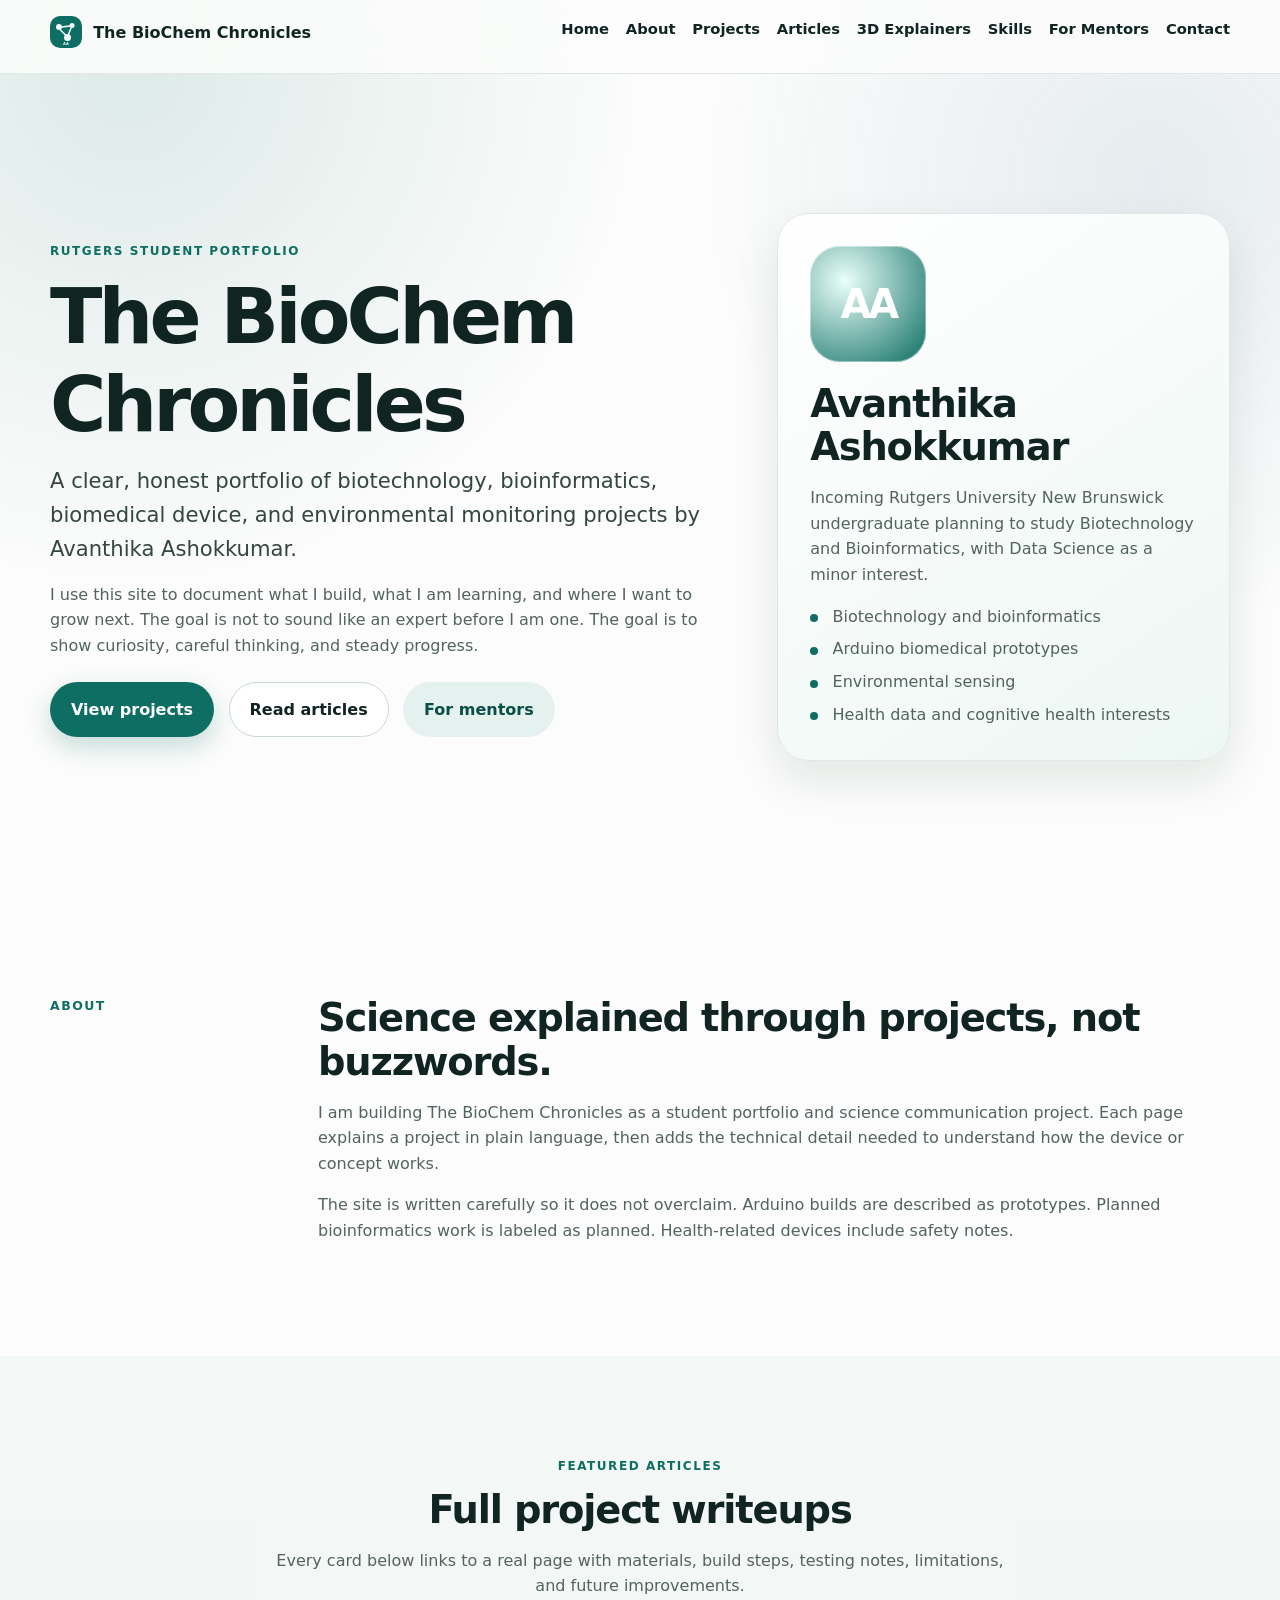
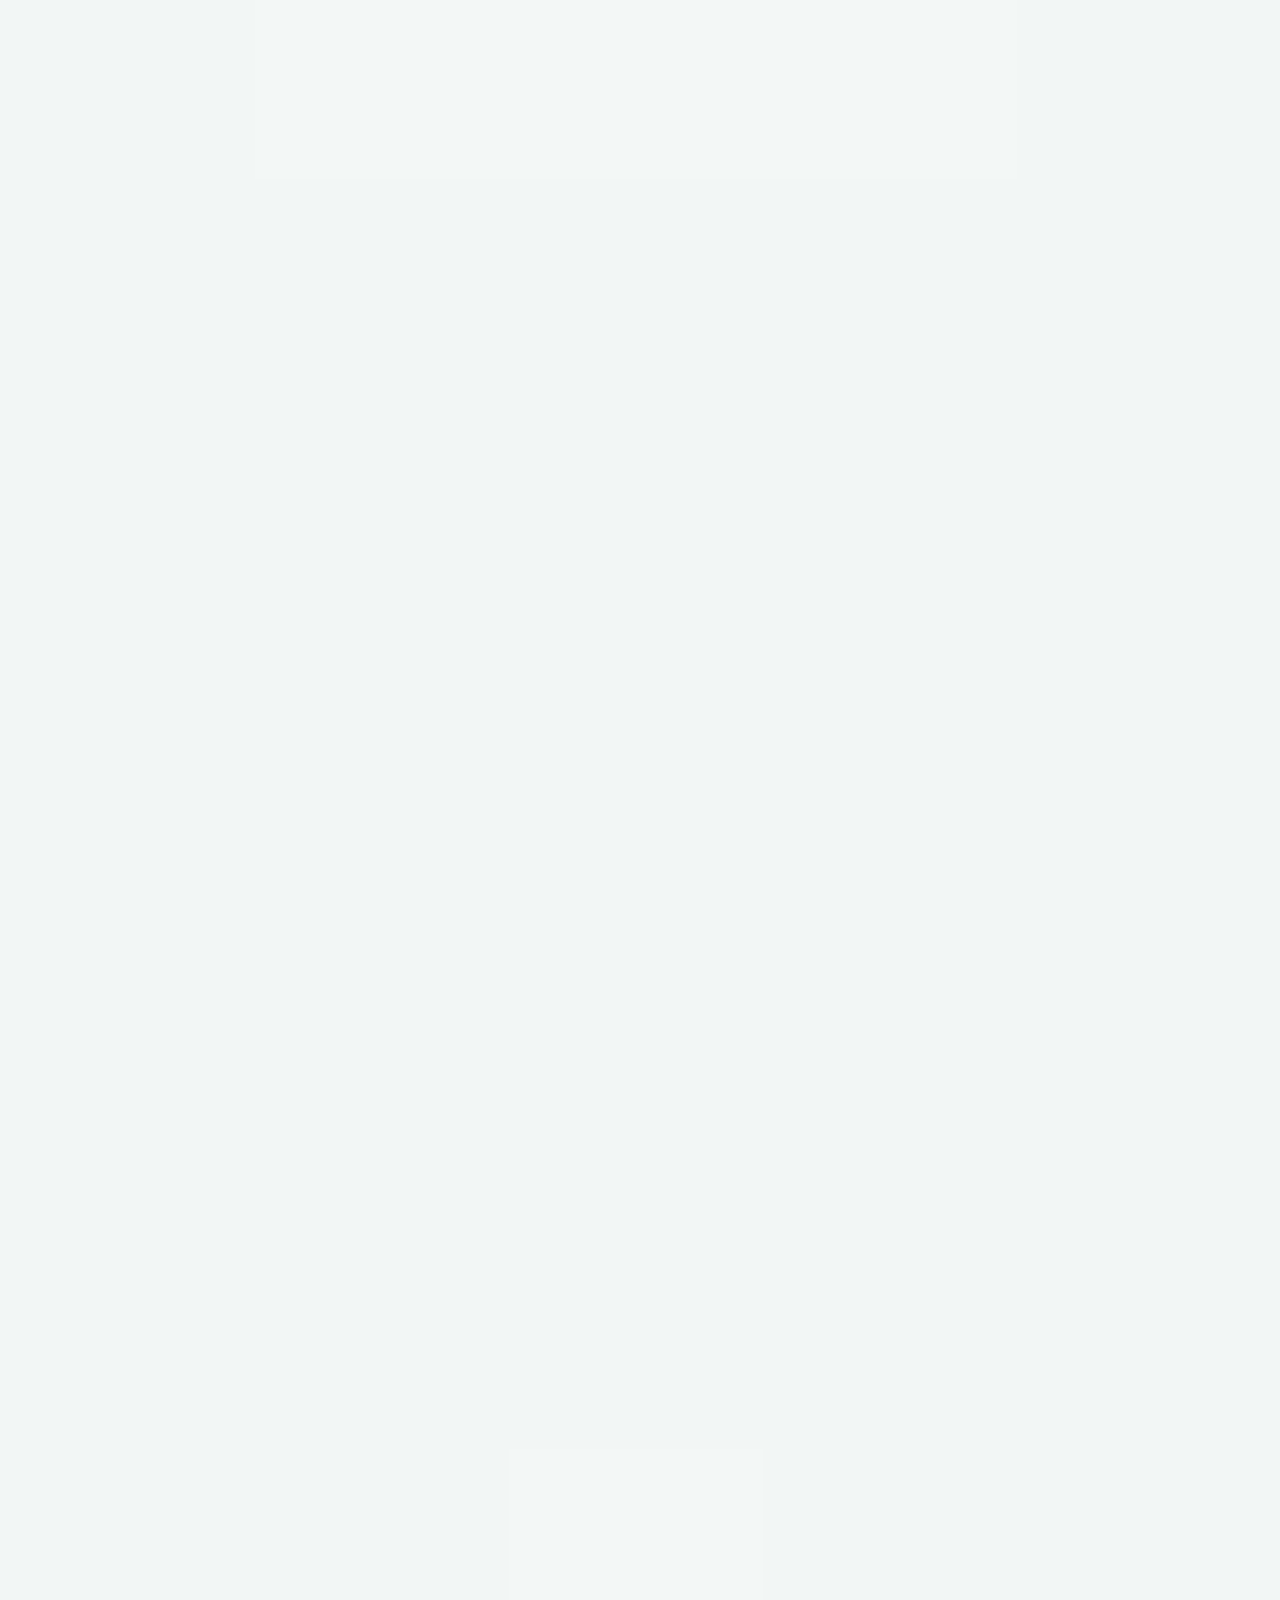
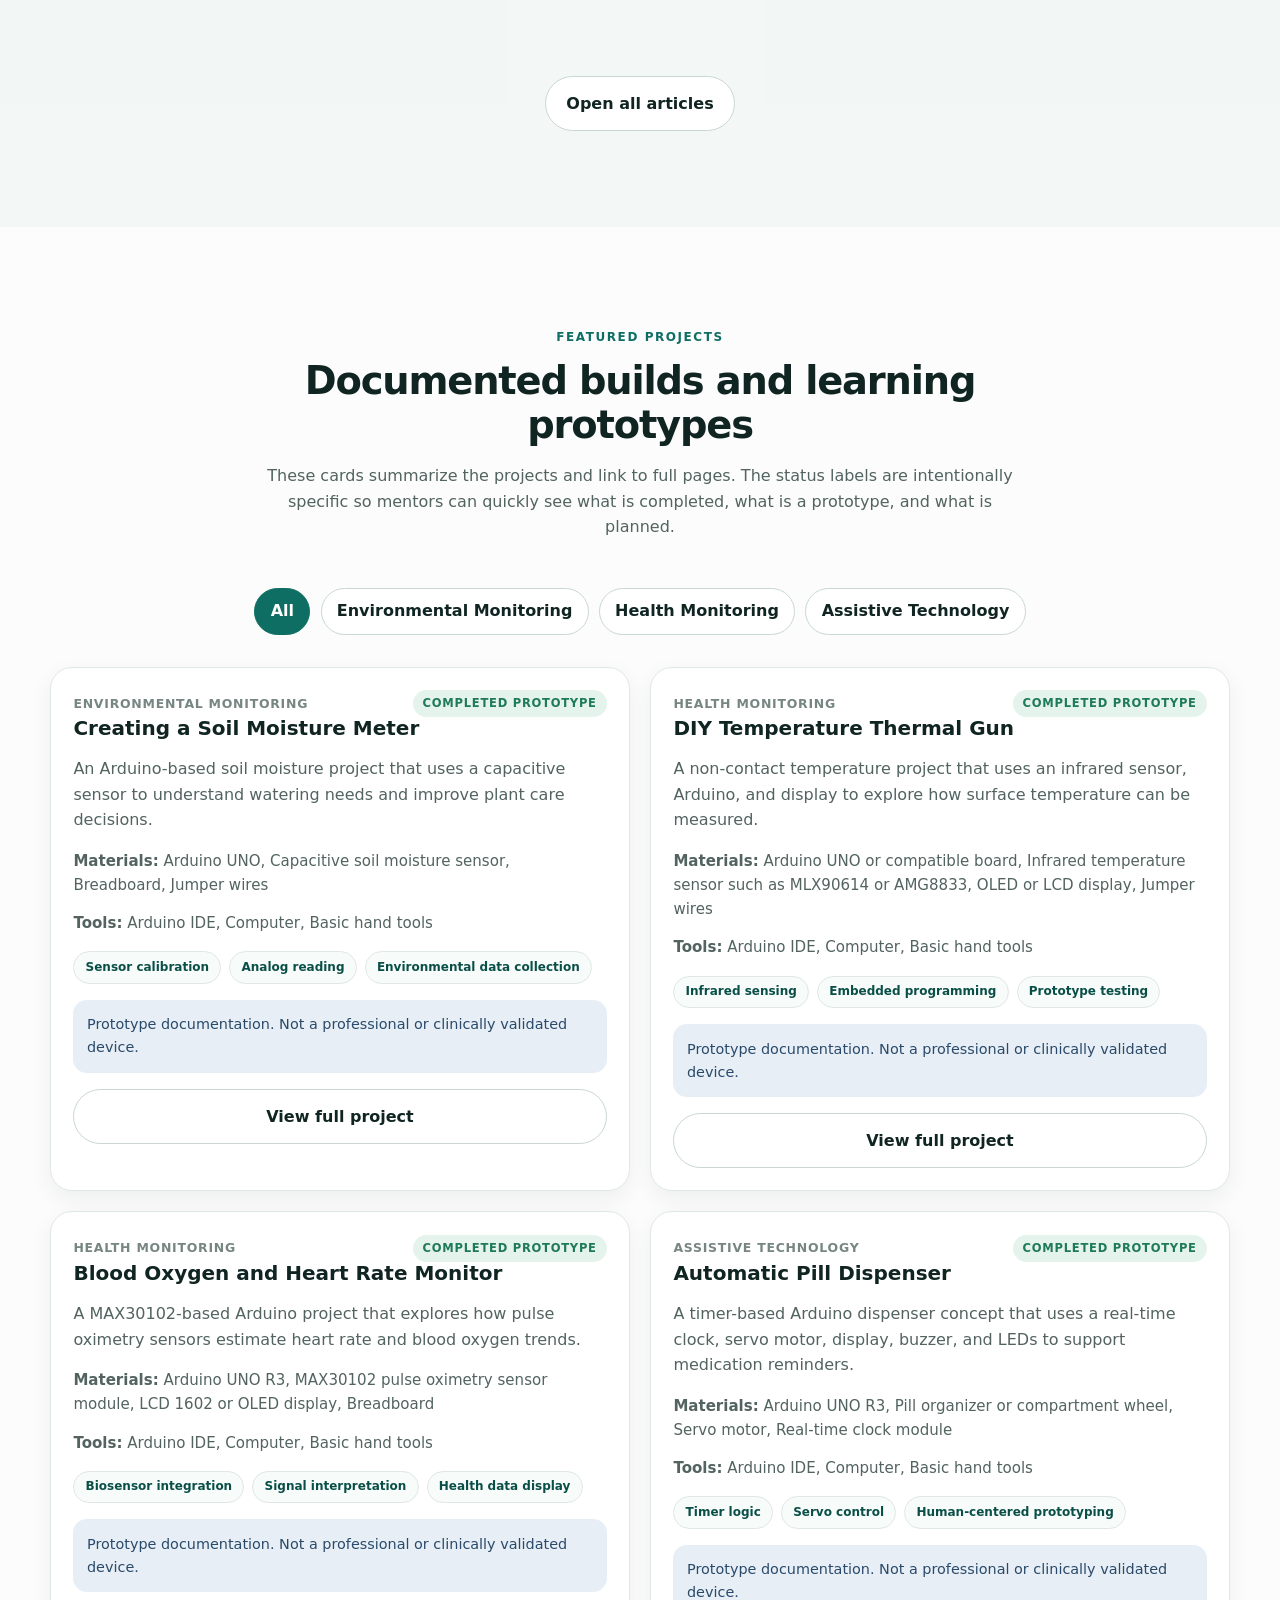
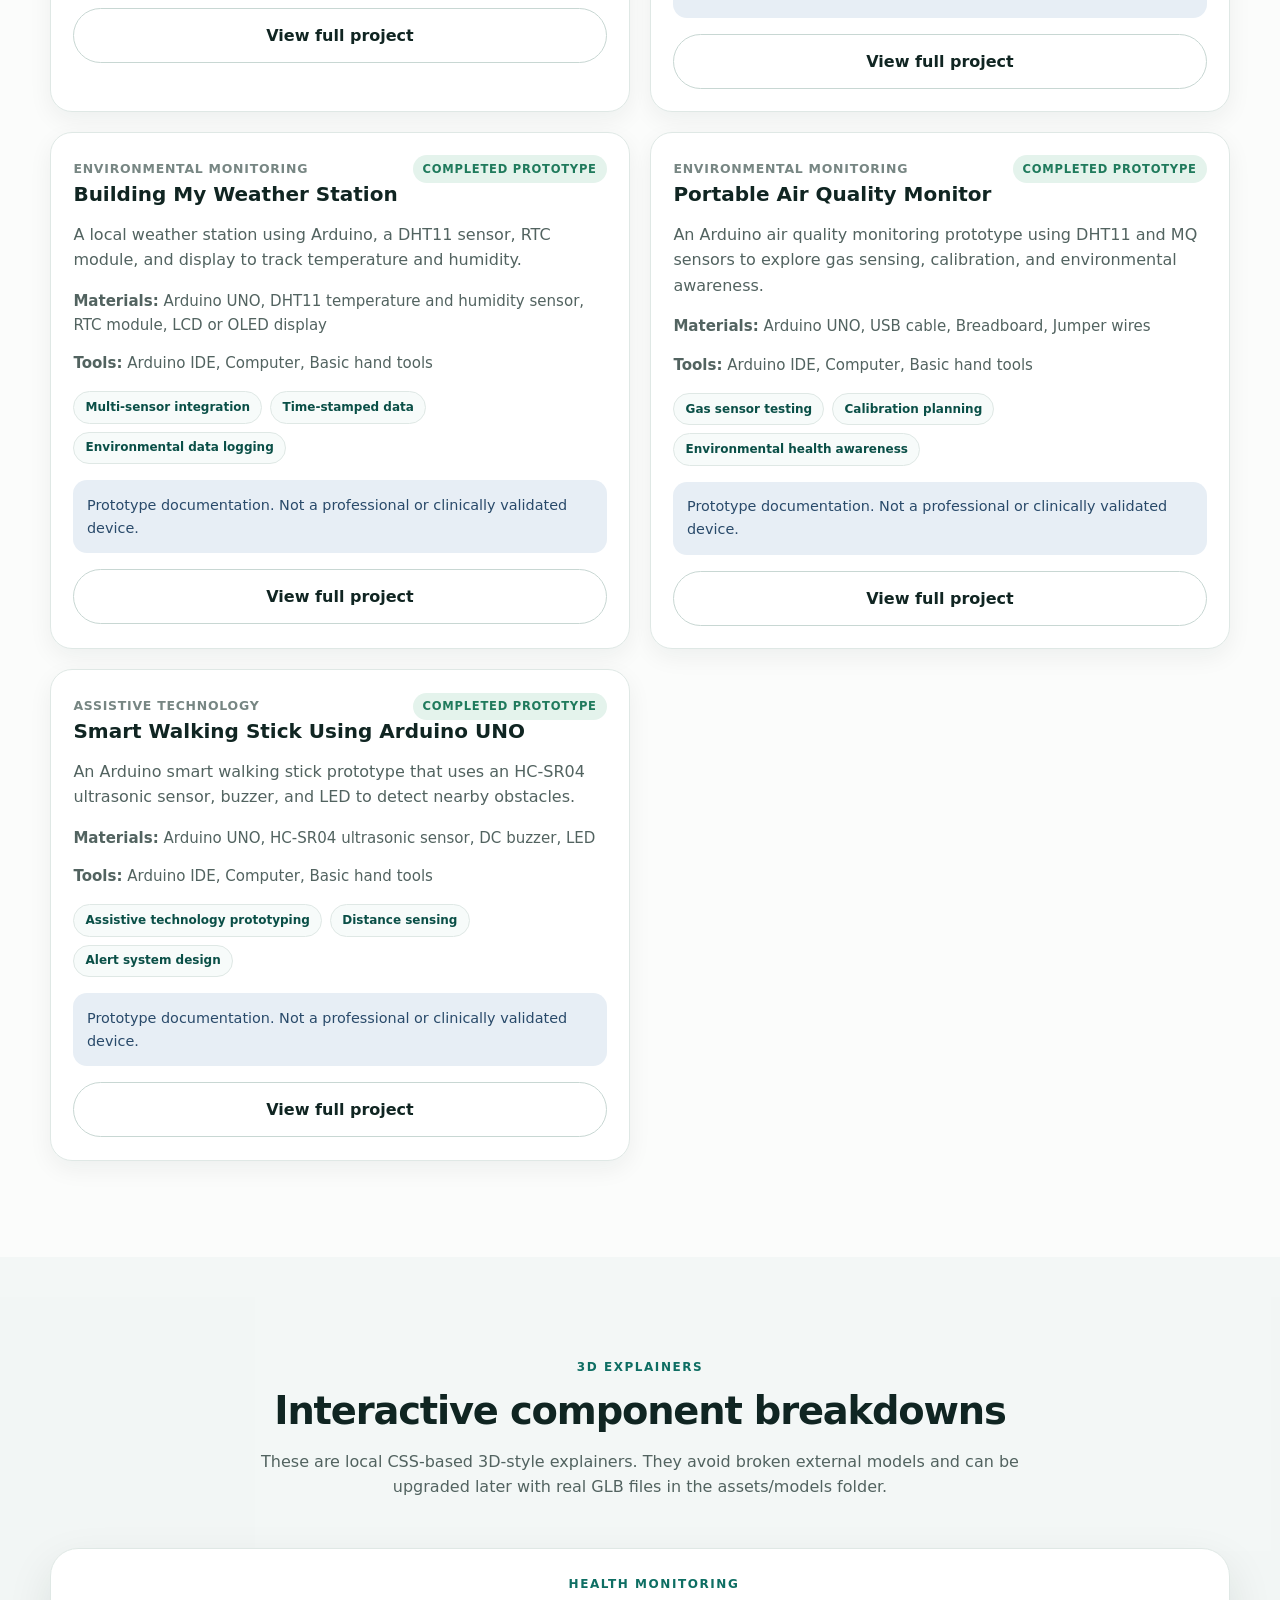
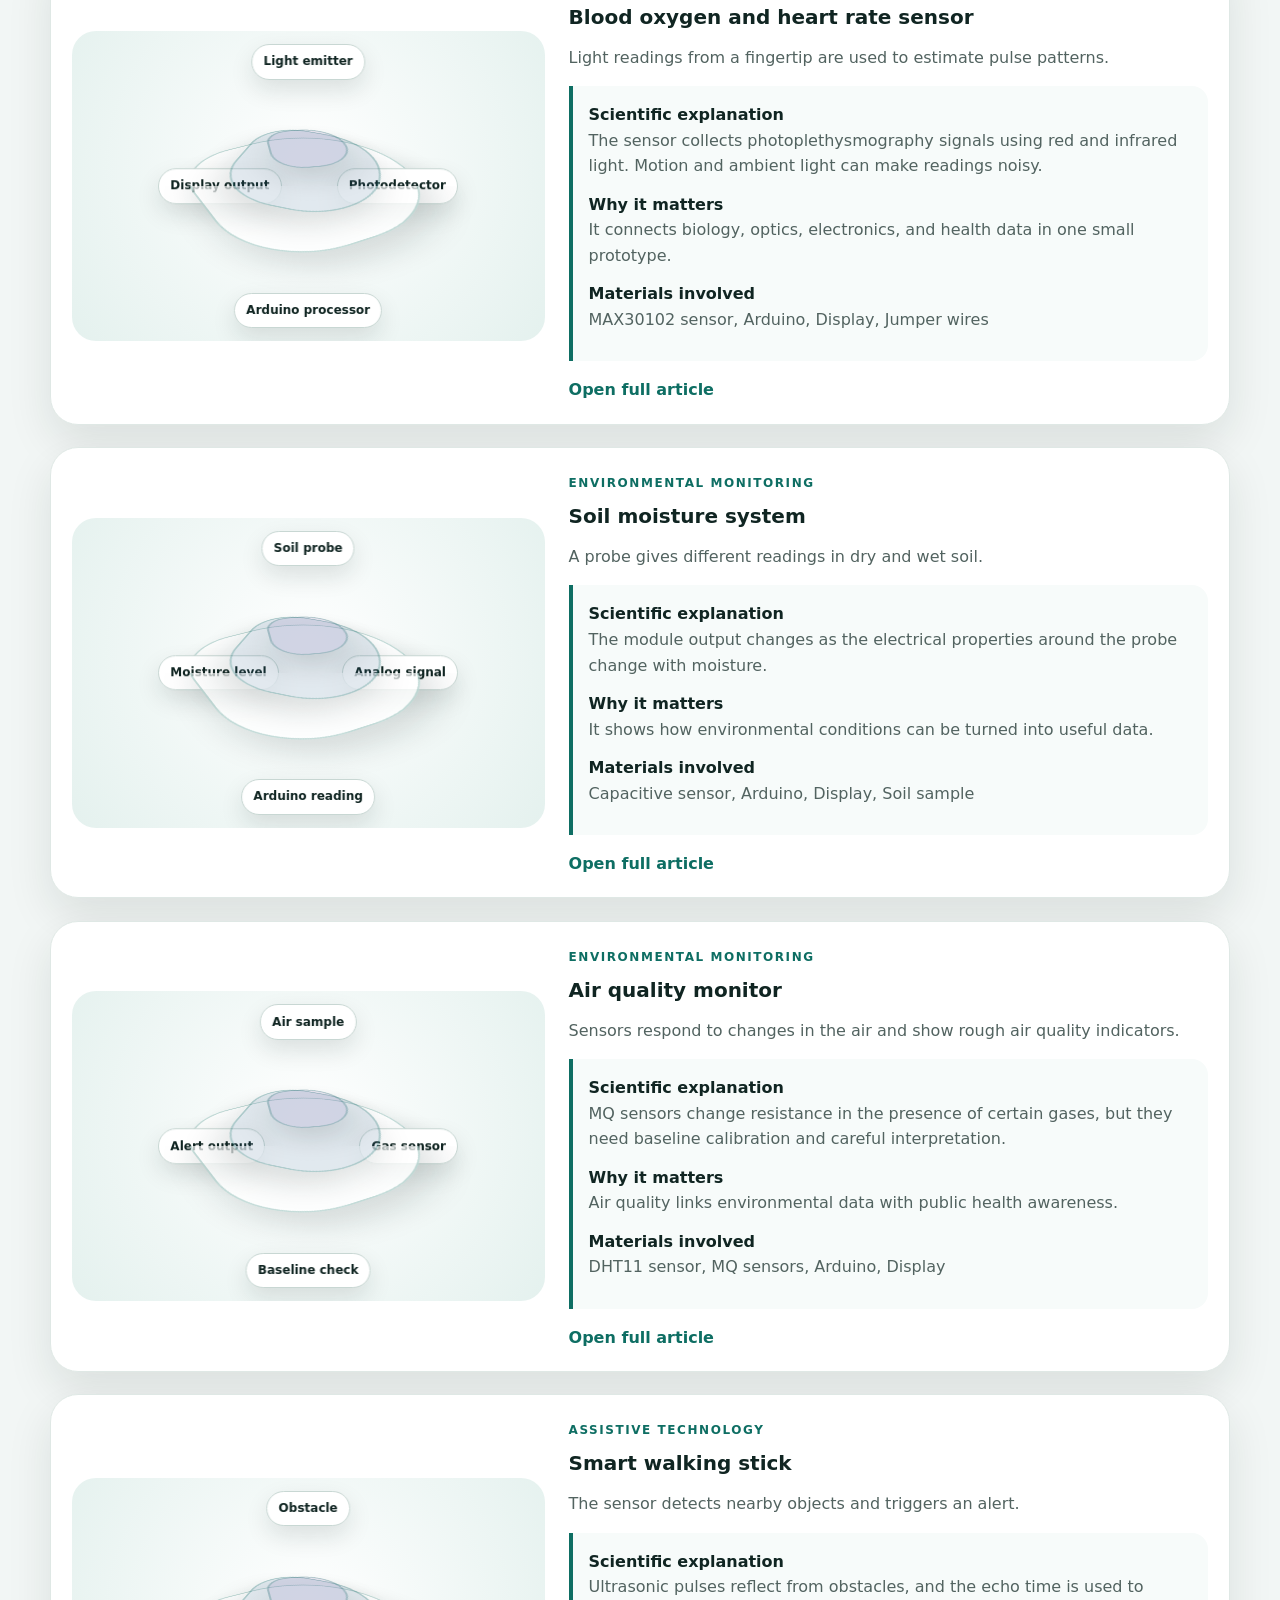
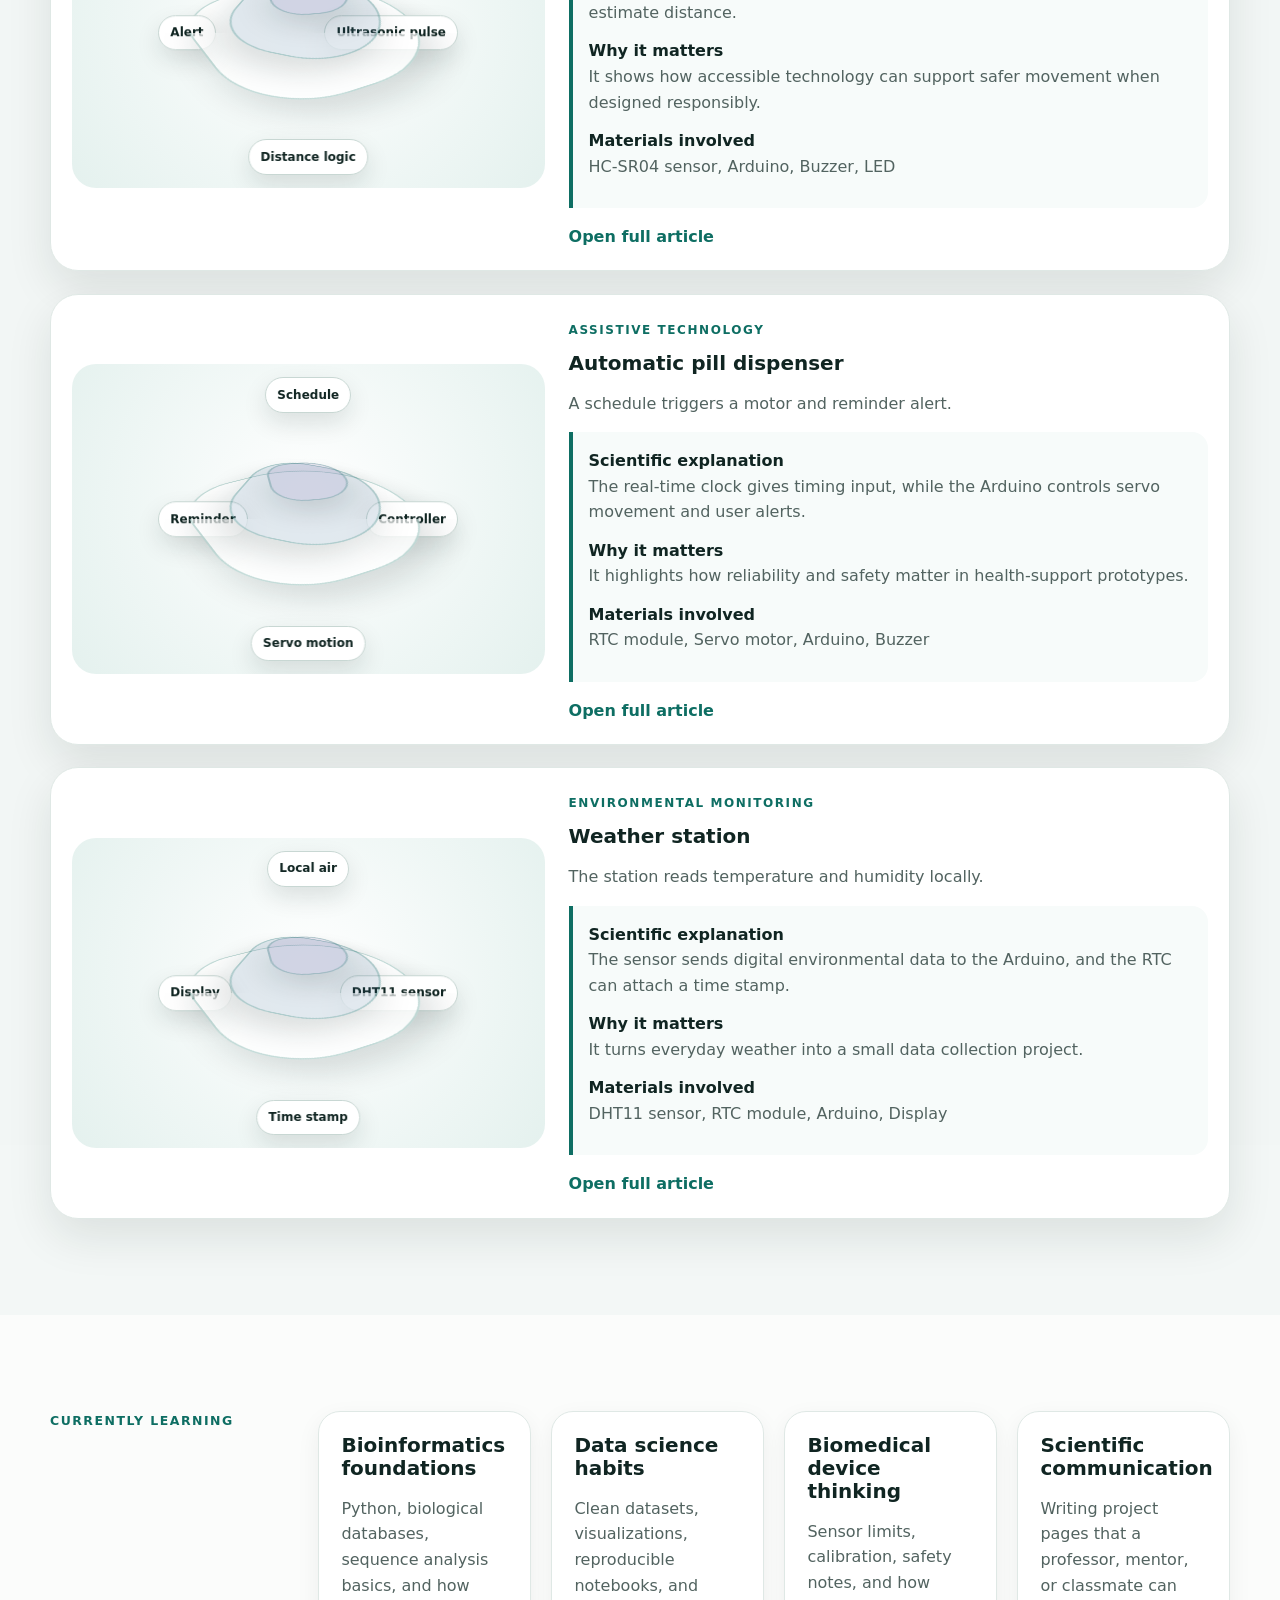
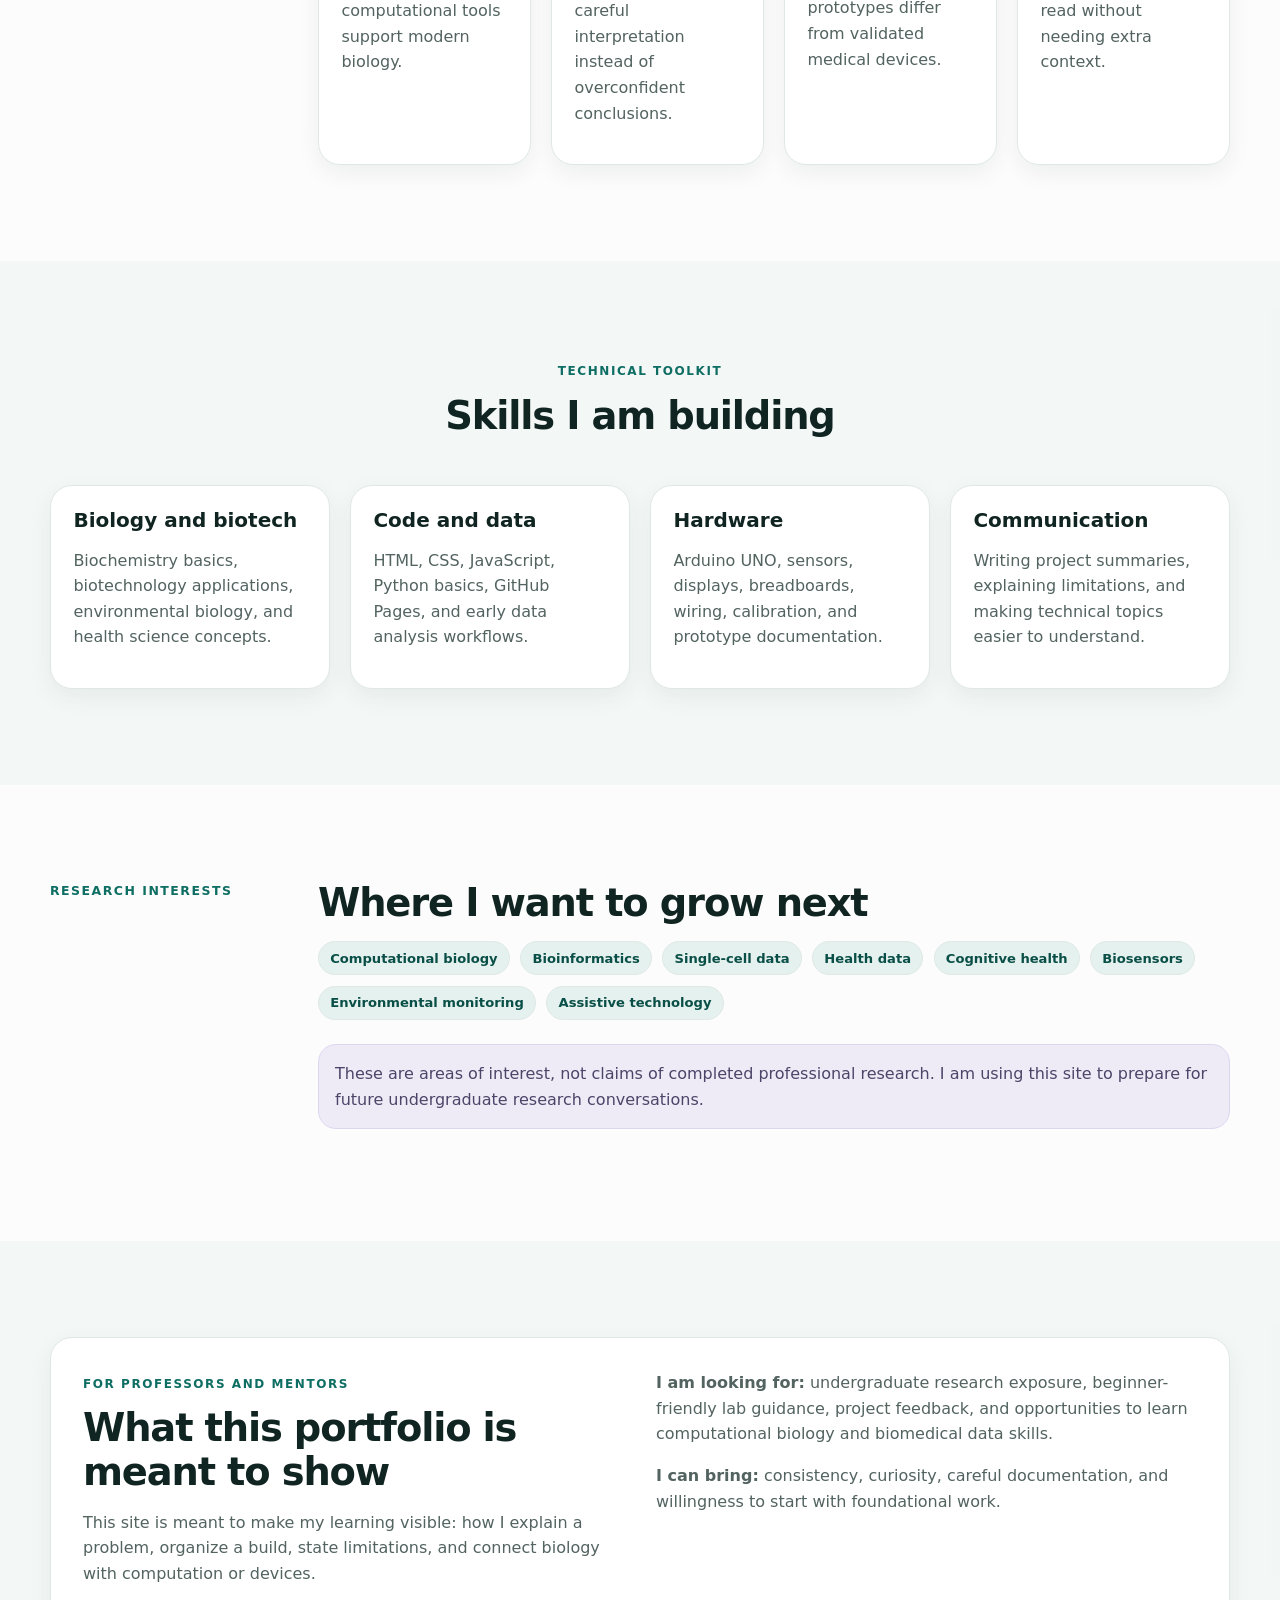
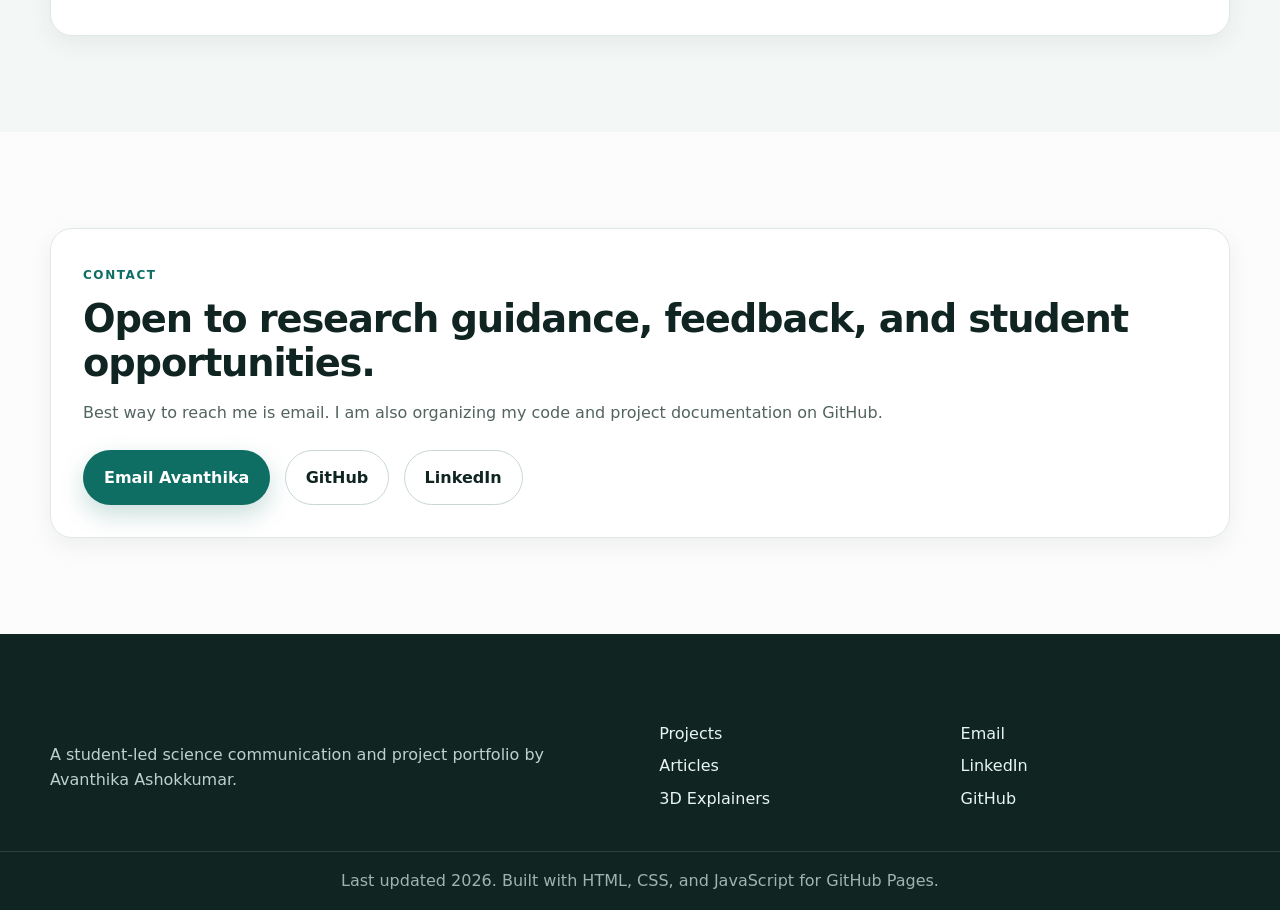
==== index.html @ cb52fd14 "Upgrade BioChem Chronicles portfolio site" ====
<!DOCTYPE html>
<html lang="en">
<head>
  <meta charset="UTF-8" />
  <meta name="viewport" content="width=device-width, initial-scale=1.0" />
  <title>The BioChem Chronicles | Avanthika Ashokkumar</title>
  <meta name="description" content="A student-led biotechnology, bioinformatics, and Arduino project portfolio by Rutgers undergraduate Avanthika Ashokkumar." />
  <meta name="author" content="Avanthika Ashokkumar" />
  <meta property="og:title" content="The BioChem Chronicles" />
  <meta property="og:description" content="Student-built biotechnology, bioinformatics, biosensor, and environmental monitoring projects explained clearly." />
  <meta property="og:type" content="website" />
  <meta property="og:image" content="assets/diagrams/biochem-chronicles-introduction.svg" />
  <link rel="icon" type="image/svg+xml" href="favicon.svg" />
  <link rel="stylesheet" href="styles.css" />
</head>
<body data-page="home">
<a class="skip-link" href="#main">Skip to content</a>
<header class="site-header">
  <nav class="nav" aria-label="Main navigation">
    <a class="nav-brand" href="index.html#home" aria-label="The BioChem Chronicles home">
      <img src="favicon.svg" alt="The BioChem Chronicles logo" width="32" height="32" />
      <span>The BioChem Chronicles</span>
    </a>
    <button class="nav-toggle" id="navToggle" type="button" aria-label="Open navigation menu" aria-expanded="false" aria-controls="navLinks">
      <span></span><span></span><span></span>
    </button>
    <ul class="nav-links" id="navLinks">
      <li><a href="index.html#home">Home</a></li>
      <li><a href="index.html#about">About</a></li>
      <li><a href="index.html#projects">Projects</a></li>
      <li><a href="articles.html">Articles</a></li>
      <li><a href="index.html#explainers">3D Explainers</a></li>
      <li><a href="index.html#skills">Skills</a></li>
      <li><a href="index.html#mentors">For Mentors</a></li>
      <li><a href="index.html#contact">Contact</a></li>
    </ul>
  </nav>
</header>
<main id="main">
  <section id="home" class="hero section-pad">
    <div class="container hero-grid">
      <div class="hero-copy reveal">
        <p class="eyebrow">Rutgers student portfolio</p>
        <h1>The BioChem Chronicles</h1>
        <p class="lead">A clear, honest portfolio of biotechnology, bioinformatics, biomedical device, and environmental monitoring projects by Avanthika Ashokkumar.</p>
        <p>I use this site to document what I build, what I am learning, and where I want to grow next. The goal is not to sound like an expert before I am one. The goal is to show curiosity, careful thinking, and steady progress.</p>
        <div class="hero-actions">
          <a class="btn btn-primary" href="#projects">View projects</a>
          <a class="btn btn-secondary" href="articles.html">Read articles</a>
          <a class="btn btn-ghost" href="#mentors">For mentors</a>
        </div>
      </div>
      <aside class="profile-card reveal" aria-label="Profile summary">
        <div class="initials-mark" aria-hidden="true">AA</div>
        <h2>Avanthika Ashokkumar</h2>
        <p>Incoming Rutgers University New Brunswick undergraduate planning to study Biotechnology and Bioinformatics, with Data Science as a minor interest.</p>
        <ul class="profile-list">
          <li>Biotechnology and bioinformatics</li>
          <li>Arduino biomedical prototypes</li>
          <li>Environmental sensing</li>
          <li>Health data and cognitive health interests</li>
        </ul>
      </aside>
    </div>
  </section>

  <section id="about" class="section-pad">
    <div class="container two-col">
      <div class="section-label">About</div>
      <div>
        <h2>Science explained through projects, not buzzwords.</h2>
        <p>I am building The BioChem Chronicles as a student portfolio and science communication project. Each page explains a project in plain language, then adds the technical detail needed to understand how the device or concept works.</p>
        <p>The site is written carefully so it does not overclaim. Arduino builds are described as prototypes. Planned bioinformatics work is labeled as planned. Health-related devices include safety notes.</p>
      </div>
    </div>
  </section>

  <section id="featured-articles" class="section-pad alt-section">
    <div class="container">
      <div class="section-head">
        <p class="eyebrow">Featured articles</p>
        <h2>Full project writeups</h2>
        <p>Every card below links to a real page with materials, build steps, testing notes, limitations, and future improvements.</p>
      </div>
      <div class="card-grid" id="featuredArticlesGrid"></div>
      <div class="center-action"><a class="btn btn-secondary" href="articles.html">Open all articles</a></div>
    </div>
  </section>

  <section id="projects" class="section-pad">
    <div class="container">
      <div class="section-head">
        <p class="eyebrow">Featured projects</p>
        <h2>Documented builds and learning prototypes</h2>
        <p>These cards summarize the projects and link to full pages. The status labels are intentionally specific so mentors can quickly see what is completed, what is a prototype, and what is planned.</p>
      </div>
      <div class="filter-bar" id="projectFilterBar" aria-label="Project filters"></div>
      <div class="project-grid" id="projectsGrid"></div>
    </div>
  </section>

  <section id="explainers" class="section-pad alt-section">
    <div class="container">
      <div class="section-head">
        <p class="eyebrow">3D Explainers</p>
        <h2>Interactive component breakdowns</h2>
        <p>These are local CSS-based 3D-style explainers. They avoid broken external models and can be upgraded later with real GLB files in the assets/models folder.</p>
      </div>
      <div class="explainer-list" id="explainersList"></div>
    </div>
  </section>

  <section id="current-learning" class="section-pad">
    <div class="container two-col">
      <div class="section-label">Currently learning</div>
      <div class="learning-grid">
        <article class="info-card"><h3>Bioinformatics foundations</h3><p>Python, biological databases, sequence analysis basics, and how computational tools support modern biology.</p></article>
        <article class="info-card"><h3>Data science habits</h3><p>Clean datasets, visualizations, reproducible notebooks, and careful interpretation instead of overconfident conclusions.</p></article>
        <article class="info-card"><h3>Biomedical device thinking</h3><p>Sensor limits, calibration, safety notes, and how prototypes differ from validated medical devices.</p></article>
        <article class="info-card"><h3>Scientific communication</h3><p>Writing project pages that a professor, mentor, or classmate can read without needing extra context.</p></article>
      </div>
    </div>
  </section>

  <section id="skills" class="section-pad alt-section">
    <div class="container">
      <div class="section-head">
        <p class="eyebrow">Technical toolkit</p>
        <h2>Skills I am building</h2>
      </div>
      <div class="skill-grid">
        <div class="skill-card"><h3>Biology and biotech</h3><p>Biochemistry basics, biotechnology applications, environmental biology, and health science concepts.</p></div>
        <div class="skill-card"><h3>Code and data</h3><p>HTML, CSS, JavaScript, Python basics, GitHub Pages, and early data analysis workflows.</p></div>
        <div class="skill-card"><h3>Hardware</h3><p>Arduino UNO, sensors, displays, breadboards, wiring, calibration, and prototype documentation.</p></div>
        <div class="skill-card"><h3>Communication</h3><p>Writing project summaries, explaining limitations, and making technical topics easier to understand.</p></div>
      </div>
    </div>
  </section>

  <section id="interests" class="section-pad">
    <div class="container two-col">
      <div class="section-label">Research interests</div>
      <div>
        <h2>Where I want to grow next</h2>
        <div class="pill-list">
          <span>Computational biology</span><span>Bioinformatics</span><span>Single-cell data</span><span>Health data</span><span>Cognitive health</span><span>Biosensors</span><span>Environmental monitoring</span><span>Assistive technology</span>
        </div>
        <p class="note-box">These are areas of interest, not claims of completed professional research. I am using this site to prepare for future undergraduate research conversations.</p>
      </div>
    </div>
  </section>

  <section id="mentors" class="section-pad alt-section">
    <div class="container mentor-panel">
      <div>
        <p class="eyebrow">For professors and mentors</p>
        <h2>What this portfolio is meant to show</h2>
        <p>This site is meant to make my learning visible: how I explain a problem, organize a build, state limitations, and connect biology with computation or devices.</p>
      </div>
      <div class="mentor-list">
        <p><strong>I am looking for:</strong> undergraduate research exposure, beginner-friendly lab guidance, project feedback, and opportunities to learn computational biology and biomedical data skills.</p>
        <p><strong>I can bring:</strong> consistency, curiosity, careful documentation, and willingness to start with foundational work.</p>
      </div>
    </div>
  </section>

  <section id="contact" class="section-pad">
    <div class="container contact-card">
      <p class="eyebrow">Contact</p>
      <h2>Open to research guidance, feedback, and student opportunities.</h2>
      <p>Best way to reach me is email. I am also organizing my code and project documentation on GitHub.</p>
      <div class="hero-actions">
        <a class="btn btn-primary" href="mailto:avanthika.ashokkumar@gmail.com">Email Avanthika</a>
        <a class="btn btn-secondary" href="https://github.com/avanthikaashokkumar-ui" target="_blank" rel="noopener">GitHub</a>
        <a class="btn btn-secondary" href="https://linkedin.com/in/avanthika-ashokkumar-819445342" target="_blank" rel="noopener">LinkedIn</a>
      </div>
    </div>
  </section>
</main>
<footer class="site-footer">
  <div class="container footer-grid">
    <div>
      <h2>The BioChem Chronicles</h2>
      <p>A student-led science communication and project portfolio by Avanthika Ashokkumar.</p>
    </div>
    <div>
      <h3>Explore</h3>
      <ul>
        <li><a href="index.html#projects">Projects</a></li>
        <li><a href="articles.html">Articles</a></li>
        <li><a href="index.html#explainers">3D Explainers</a></li>
      </ul>
    </div>
    <div>
      <h3>Connect</h3>
      <ul>
        <li><a href="mailto:avanthika.ashokkumar@gmail.com">Email</a></li>
        <li><a href="https://linkedin.com/in/avanthika-ashokkumar-819445342" target="_blank" rel="noopener">LinkedIn</a></li>
        <li><a href="https://github.com/avanthikaashokkumar-ui" target="_blank" rel="noopener">GitHub</a></li>
      </ul>
    </div>
  </div>
  <div class="footer-bottom">Last updated <span id="year">2026</span>. Built with HTML, CSS, and JavaScript for GitHub Pages.</div>
</footer>
<button class="back-to-top" id="backToTop" type="button" aria-label="Back to top">↑</button>
<script src="script.js"></script>
</body>
</html>
---- styles.css ----
:root {
  color-scheme: light;
  --bg: #fbfcfb;
  --bg-alt: #f1f6f4;
  --surface: #ffffff;
  --ink: #102522;
  --muted: #526360;
  --faint: #778683;
  --line: #dfe8e5;
  --line-strong: #c8d7d3;
  --primary: #0e6e63;
  --primary-dark: #0a4f47;
  --primary-soft: #e4f1ee;
  --blue: #35618c;
  --blue-soft: #e7eef5;
  --lavender: #8477b3;
  --lavender-soft: #eeebf6;
  --complete: #1f7a5c;
  --complete-bg: #e4f3ec;
  --progress: #9a661f;
  --progress-bg: #f7eddd;
  --planned: #5b5f82;
  --planned-bg: #ecebf4;
  --shadow: 0 18px 45px rgba(16, 37, 34, 0.1);
  --radius: 22px;
  --max: 1180px;
  --header-height: 74px;
  font-family: Inter, ui-sans-serif, system-ui, -apple-system, BlinkMacSystemFont, "Segoe UI", sans-serif;
}

* { box-sizing: border-box; }
html { scroll-behavior: smooth; }
body { margin: 0; color: var(--ink); background: var(--bg); line-height: 1.6; }
body::before { content: ""; position: fixed; inset: 0; pointer-events: none; background: radial-gradient(circle at 10% 8%, rgba(14,110,99,0.12), transparent 32rem), radial-gradient(circle at 90% 20%, rgba(53,97,140,0.1), transparent 28rem); z-index: -1; }
img { max-width: 100%; display: block; }
a { color: var(--primary); text-decoration: none; }
a:hover { text-decoration: underline; }
p { margin: 0 0 1rem; color: var(--muted); }
h1, h2, h3, h4 { margin: 0 0 1rem; line-height: 1.14; color: var(--ink); }
h1 { font-size: clamp(2.5rem, 6vw, 5.2rem); letter-spacing: -0.05em; }
h2 { font-size: clamp(1.7rem, 3vw, 2.6rem); letter-spacing: -0.03em; }
h3 { font-size: 1.25rem; }
ul, ol { padding-left: 1.2rem; }
li { margin-bottom: 0.45rem; color: var(--muted); }
button, input { font: inherit; }
button { cursor: pointer; }
section, article { scroll-margin-top: calc(var(--header-height) + 24px); }

@media (prefers-reduced-motion: reduce) {
  html { scroll-behavior: auto; }
  *, *::before, *::after { animation-duration: 0.001ms !important; animation-iteration-count: 1 !important; transition-duration: 0.001ms !important; scroll-behavior: auto !important; }
}

.skip-link { position: absolute; left: 1rem; top: -4rem; z-index: 999; background: var(--ink); color: #fff; padding: 0.7rem 1rem; border-radius: 999px; }
.skip-link:focus { top: 1rem; }
a:focus-visible, button:focus-visible, input:focus-visible { outline: 3px solid var(--blue); outline-offset: 3px; border-radius: 8px; }
.container { width: min(var(--max), calc(100% - 32px)); margin: 0 auto; }
.section-pad { padding: 6rem 0; }
.compact-hero { padding: 4rem 0; }
.alt-section { background: rgba(241, 246, 244, 0.82); }
.eyebrow { display: inline-block; margin-bottom: 0.75rem; color: var(--primary); font-weight: 800; font-size: 0.75rem; letter-spacing: 0.13em; text-transform: uppercase; }
.lead { font-size: clamp(1.08rem, 2vw, 1.32rem); color: #334642; max-width: 760px; }
.section-head { max-width: 760px; margin: 0 auto 3rem; text-align: center; }
.center-action { margin-top: 2rem; text-align: center; }

.site-header { position: sticky; top: 0; z-index: 100; min-height: var(--header-height); border-bottom: 1px solid var(--line); background: rgba(251, 252, 251, 0.9); backdrop-filter: blur(14px); }
.nav { display: flex; align-items: center; justify-content: space-between; gap: 1rem; width: min(var(--max), calc(100% - 32px)); margin: 0 auto; padding: 1rem 0; }
.nav-brand { display: inline-flex; align-items: center; gap: 0.7rem; color: var(--ink); font-weight: 800; }
.nav-brand:hover { text-decoration: none; }
.nav-brand img { border-radius: 10px; }
.nav-links { display: flex; align-items: center; gap: 1.05rem; margin: 0; padding: 0; list-style: none; }
.nav-links a { color: var(--ink); font-weight: 700; font-size: 0.92rem; }
.nav-links a:hover { color: var(--primary); text-decoration: none; }
.nav-toggle { display: none; width: 44px; height: 44px; border: 1px solid var(--line); background: var(--surface); border-radius: 12px; }
.nav-toggle span { display: block; width: 20px; height: 2px; margin: 5px auto; background: var(--ink); }

.btn { display: inline-flex; align-items: center; justify-content: center; gap: 0.45rem; padding: 0.85rem 1.25rem; border: 1px solid transparent; border-radius: 999px; font-weight: 800; transition: transform 160ms ease, box-shadow 160ms ease, background 160ms ease; }
.btn:hover { transform: translateY(-2px); text-decoration: none; }
.btn-primary { background: var(--primary); color: #fff; box-shadow: 0 10px 24px rgba(14, 110, 99, 0.22); }
.btn-primary:hover { background: var(--primary-dark); }
.btn-secondary { background: var(--surface); color: var(--ink); border-color: var(--line-strong); }
.btn-ghost { background: var(--primary-soft); color: var(--primary-dark); border-color: var(--primary-soft); }
.full-width { width: 100%; }
.text-link { font-weight: 800; }

.hero { min-height: calc(100vh - var(--header-height)); display: grid; align-items: center; }
.hero-grid { display: grid; grid-template-columns: minmax(0, 1.2fr) minmax(280px, 0.8fr); gap: 3rem; align-items: center; }
.hero-copy { max-width: 760px; }
.hero-actions { display: flex; flex-wrap: wrap; gap: 0.9rem; margin-top: 1.5rem; }
.profile-card { background: linear-gradient(145deg, #ffffff, #edf7f4); border: 1px solid var(--line); border-radius: 32px; padding: 2rem; box-shadow: var(--shadow); }
.initials-mark { width: 116px; height: 116px; display: grid; place-items: center; margin-bottom: 1.2rem; border-radius: 30px; background: radial-gradient(circle at 30% 30%, #e9fffa, #0e6e63); color: #fff; font-size: 2.5rem; font-weight: 900; letter-spacing: -0.08em; box-shadow: inset 0 0 0 1px rgba(255,255,255,0.4); }
.profile-list { display: grid; gap: 0.45rem; margin: 1rem 0 0; padding: 0; list-style: none; }
.profile-list li { margin: 0; padding-left: 1.4rem; position: relative; }
.profile-list li::before { content: ""; position: absolute; left: 0; top: 0.65rem; width: 8px; height: 8px; border-radius: 50%; background: var(--primary); }
.two-col { display: grid; grid-template-columns: 220px minmax(0, 1fr); gap: 3rem; align-items: start; }
.section-label { position: sticky; top: calc(var(--header-height) + 1rem); color: var(--primary); font-weight: 900; text-transform: uppercase; letter-spacing: 0.12em; font-size: 0.78rem; }

.card-grid, .project-grid, .skill-grid, .learning-grid, .related-grid { display: grid; grid-template-columns: repeat(3, minmax(0, 1fr)); gap: 1.25rem; }
.article-card, .project-card, .skill-card, .info-card, .sidebar-card, .contact-card, .mentor-panel { background: var(--surface); border: 1px solid var(--line); border-radius: var(--radius); box-shadow: 0 8px 24px rgba(16,37,34,0.06); }
.article-card { overflow: hidden; display: flex; flex-direction: column; }
.card-cover { display: block; background: var(--bg-alt); }
.card-cover img { width: 100%; aspect-ratio: 16 / 7; object-fit: cover; }
.card-content { padding: 1.25rem; display: flex; flex-direction: column; flex: 1; }
.card-content h3 a { color: var(--ink); }
.card-meta, .project-topline, .article-meta, .card-footer { display: flex; flex-wrap: wrap; align-items: center; justify-content: space-between; gap: 0.65rem; color: var(--faint); font-weight: 800; font-size: 0.78rem; text-transform: uppercase; letter-spacing: 0.06em; }
.card-footer { margin-top: auto; padding-top: 1rem; text-transform: none; letter-spacing: 0; font-size: 0.9rem; }
.tag-row { display: flex; flex-wrap: wrap; gap: 0.5rem; margin: 1rem 0; }
.tag-row span, .pill-list span { display: inline-flex; align-items: center; border: 1px solid var(--line); border-radius: 999px; background: var(--primary-soft); color: var(--primary-dark); padding: 0.35rem 0.7rem; font-weight: 800; font-size: 0.82rem; }
.tag-row.small span { font-size: 0.75rem; background: #f7fbfa; }
.project-grid { grid-template-columns: repeat(2, minmax(0, 1fr)); }
.project-card, .skill-card, .info-card { padding: 1.4rem; }
.status-badge { display: inline-flex; align-items: center; padding: 0.28rem 0.62rem; border-radius: 999px; font-size: 0.72rem; }
.status-completed { color: var(--complete); background: var(--complete-bg); }
.status-progress { color: var(--progress); background: var(--progress-bg); }
.status-planned { color: var(--planned); background: var(--planned-bg); }
.mini-list { margin: 0.9rem 0; color: var(--muted); font-size: 0.94rem; }
.honesty-line { padding: 0.85rem; border-radius: 14px; background: var(--blue-soft); color: #294a6a; font-size: 0.9rem; }
.filter-bar { display: flex; flex-wrap: wrap; gap: 0.65rem; justify-content: center; margin: 0 0 2rem; }
.filter-chip { border: 1px solid var(--line-strong); background: var(--surface); color: var(--ink); border-radius: 999px; padding: 0.6rem 0.95rem; font-weight: 800; }
.filter-chip.active, .filter-chip:hover { background: var(--primary); color: #fff; border-color: var(--primary); }

.explainer-list { display: grid; gap: 1.4rem; }
.explainer-card { display: grid; grid-template-columns: 0.85fr 1.15fr; gap: 1.5rem; align-items: center; padding: 1.3rem; background: var(--surface); border: 1px solid var(--line); border-radius: 28px; box-shadow: var(--shadow); }
.explainer-model { min-height: 310px; display: grid; place-items: center; border-radius: 24px; background: radial-gradient(circle at 50% 45%, #ffffff, #e4f1ee); overflow: hidden; }
.model-stage { position: relative; width: min(300px, 80vw); height: min(300px, 80vw); transform-style: preserve-3d; perspective: 800px; }
.model-layer { position: absolute; inset: 44px; border-radius: 35% 65% 50% 50%; border: 2px solid rgba(14,110,99,0.24); background: rgba(255,255,255,0.7); box-shadow: 0 24px 38px rgba(16,37,34,0.14); transform: rotateX(58deg) rotateZ(-28deg); }
.layer-two { inset: 76px; background: rgba(53,97,140,0.14); transform: rotateX(58deg) rotateZ(20deg) translateZ(20px); }
.layer-three { inset: 112px; background: rgba(132,119,179,0.18); transform: rotateX(58deg) rotateZ(-10deg) translateZ(44px); }
.hotspot { position: absolute; border: 1px solid var(--line-strong); border-radius: 999px; background: #fff; color: var(--ink); padding: 0.45rem 0.7rem; font-weight: 900; font-size: 0.75rem; box-shadow: 0 10px 24px rgba(16,37,34,0.12); }
.hotspot:hover, .hotspot.active { background: var(--primary); color: #fff; }
.hotspot-1 { top: 8px; left: 50%; transform: translateX(-50%); }
.hotspot-2 { top: 50%; right: 0; transform: translateY(-50%); }
.hotspot-3 { bottom: 8px; left: 50%; transform: translateX(-50%); }
.hotspot-4 { top: 50%; left: 0; transform: translateY(-50%); }
.explainer-detail { border-left: 4px solid var(--primary); padding: 1rem; margin: 1rem 0; border-radius: 0 16px 16px 0; background: #f7fbfa; }
.explainer-detail p { margin-bottom: 0.8rem; }

.learning-grid, .skill-grid { grid-template-columns: repeat(4, minmax(0, 1fr)); }
.pill-list { display: flex; flex-wrap: wrap; gap: 0.65rem; margin: 1rem 0 1.5rem; }
.note-box, .honesty-note { padding: 1rem; border-radius: 18px; background: var(--lavender-soft); color: #4c4569; border: 1px solid #ddd6f1; }
.mentor-panel, .contact-card { padding: 2rem; }
.mentor-panel { display: grid; grid-template-columns: 1fr 1fr; gap: 2rem; align-items: start; }
.article-controls { max-width: 860px; margin: 0 auto 2rem; }
.article-controls label { display: block; font-weight: 900; margin-bottom: 0.6rem; }
.article-controls input { width: 100%; border: 1px solid var(--line-strong); border-radius: 18px; padding: 0.95rem 1rem; margin-bottom: 1rem; background: #fff; }
.empty-state { text-align: center; background: var(--surface); border: 1px dashed var(--line-strong); border-radius: var(--radius); padding: 2rem; }

.reading-progress { position: fixed; top: 0; left: 0; height: 4px; width: 0; background: var(--primary); z-index: 1000; }
.article-header-grid { display: grid; grid-template-columns: minmax(0, 1.05fr) minmax(300px, 0.95fr); gap: 2rem; align-items: center; }
.breadcrumbs { display: flex; flex-wrap: wrap; gap: 0.45rem; margin-bottom: 1rem; color: var(--faint); font-size: 0.9rem; }
.breadcrumbs a { color: var(--muted); font-weight: 800; }
.article-figure { margin: 0; border-radius: 28px; overflow: hidden; border: 1px solid var(--line); box-shadow: var(--shadow); background: #fff; }
.article-figure img { width: 100%; aspect-ratio: 16 / 7; object-fit: cover; }
.article-figure figcaption { padding: 0.75rem 1rem; color: var(--faint); font-size: 0.86rem; }
.article-actions { display: flex; flex-wrap: wrap; gap: 0.8rem; margin-top: 1.2rem; }
.article-content-grid { display: grid; grid-template-columns: 300px minmax(0, 1fr); gap: 2rem; padding-bottom: 5rem; }
.article-sidebar { position: sticky; top: calc(var(--header-height) + 1rem); align-self: start; display: grid; gap: 1rem; }
.sidebar-card { padding: 1.1rem; }
.sidebar-card h2 { font-size: 1.05rem; }
.article-body { background: var(--surface); border: 1px solid var(--line); border-radius: 28px; padding: clamp(1.25rem, 4vw, 2.5rem); box-shadow: 0 8px 24px rgba(16,37,34,0.06); }
.article-body section { padding: 0 0 2rem; }
.article-body section + section { border-top: 1px solid var(--line); padding-top: 2rem; }
.article-body p, .article-body li { font-size: 1.02rem; }
.related-grid { grid-template-columns: repeat(2, minmax(0, 1fr)); }
.related-card { display: grid; gap: 0.35rem; padding: 1rem; border: 1px solid var(--line); border-radius: 18px; background: #f7fbfa; color: var(--ink); }
.related-card:hover { text-decoration: none; border-color: var(--primary); }
.related-card span, .related-card small { color: var(--faint); font-weight: 800; }
.article-nav { display: grid; grid-template-columns: 1fr auto 1fr; gap: 1rem; margin-top: 2rem; align-items: center; }
.article-nav a { padding: 0.85rem; border: 1px solid var(--line); border-radius: 16px; background: #fff; color: var(--ink); font-weight: 800; text-align: center; }
.article-nav a:first-child { text-align: left; }
.article-nav a:last-child { text-align: right; }
.article-nav a:hover { border-color: var(--primary); text-decoration: none; }

.site-footer { background: #102522; color: #e9f5f2; padding: 3rem 0 1rem; }
.site-footer p, .site-footer li { color: #bfd0cc; }
.site-footer a { color: #e9f5f2; }
.footer-grid { display: grid; grid-template-columns: 1.5fr 0.7fr 0.7fr; gap: 2rem; }
.site-footer ul { list-style: none; padding: 0; margin: 0; }
.footer-bottom { text-align: center; color: #9fb4af; border-top: 1px solid rgba(255,255,255,0.12); margin-top: 2rem; padding-top: 1rem; }
.back-to-top { position: fixed; right: 1rem; bottom: 1rem; width: 44px; height: 44px; border: 0; border-radius: 999px; background: var(--primary); color: #fff; font-size: 1.25rem; box-shadow: var(--shadow); opacity: 0; pointer-events: none; transform: translateY(12px); transition: 160ms ease; }
.back-to-top.show { opacity: 1; pointer-events: auto; transform: translateY(0); }
.reveal { opacity: 0; transform: translateY(14px); transition: opacity 500ms ease, transform 500ms ease; }
.reveal.is-visible { opacity: 1; transform: translateY(0); }

@media print {
  .site-header, .site-footer, .article-actions, .back-to-top, .reading-progress { display: none !important; }
  body { background: #fff; }
  .article-content-grid, .article-header-grid { display: block; }
  .article-sidebar { position: static; display: block; }
  .article-body, .sidebar-card, .article-figure { box-shadow: none; border-color: #ccc; }
}

@media (max-width: 980px) {
  .nav-toggle { display: block; }
  .nav-links { position: absolute; top: calc(100% + 1px); left: 16px; right: 16px; display: none; flex-direction: column; align-items: stretch; gap: 0; padding: 0.7rem; border: 1px solid var(--line); border-radius: 18px; background: #fff; box-shadow: var(--shadow); }
  .nav-links.open { display: flex; }
  .nav-links a { display: block; padding: 0.85rem; }
  .hero-grid, .two-col, .mentor-panel, .article-header-grid, .article-content-grid, .explainer-card { grid-template-columns: 1fr; }
  .section-label, .article-sidebar { position: static; }
  .card-grid, .project-grid, .skill-grid, .learning-grid, .related-grid, .footer-grid { grid-template-columns: repeat(2, minmax(0, 1fr)); }
}

@media (max-width: 640px) {
  :root { --header-height: 68px; }
  .container { width: min(100% - 22px, var(--max)); }
  .section-pad { padding: 4rem 0; }
  h1 { font-size: clamp(2.25rem, 14vw, 3.7rem); }
  .hero-actions, .article-actions { flex-direction: column; align-items: stretch; }
  .card-grid, .project-grid, .skill-grid, .learning-grid, .related-grid, .footer-grid { grid-template-columns: 1fr; }
  .article-nav { grid-template-columns: 1fr; }
  .article-nav a, .article-nav a:first-child, .article-nav a:last-child { text-align: center; }
  .explainer-model { min-height: 260px; }
  .model-stage { width: 250px; height: 250px; }
  .hotspot { font-size: 0.68rem; padding: 0.38rem 0.55rem; }
}
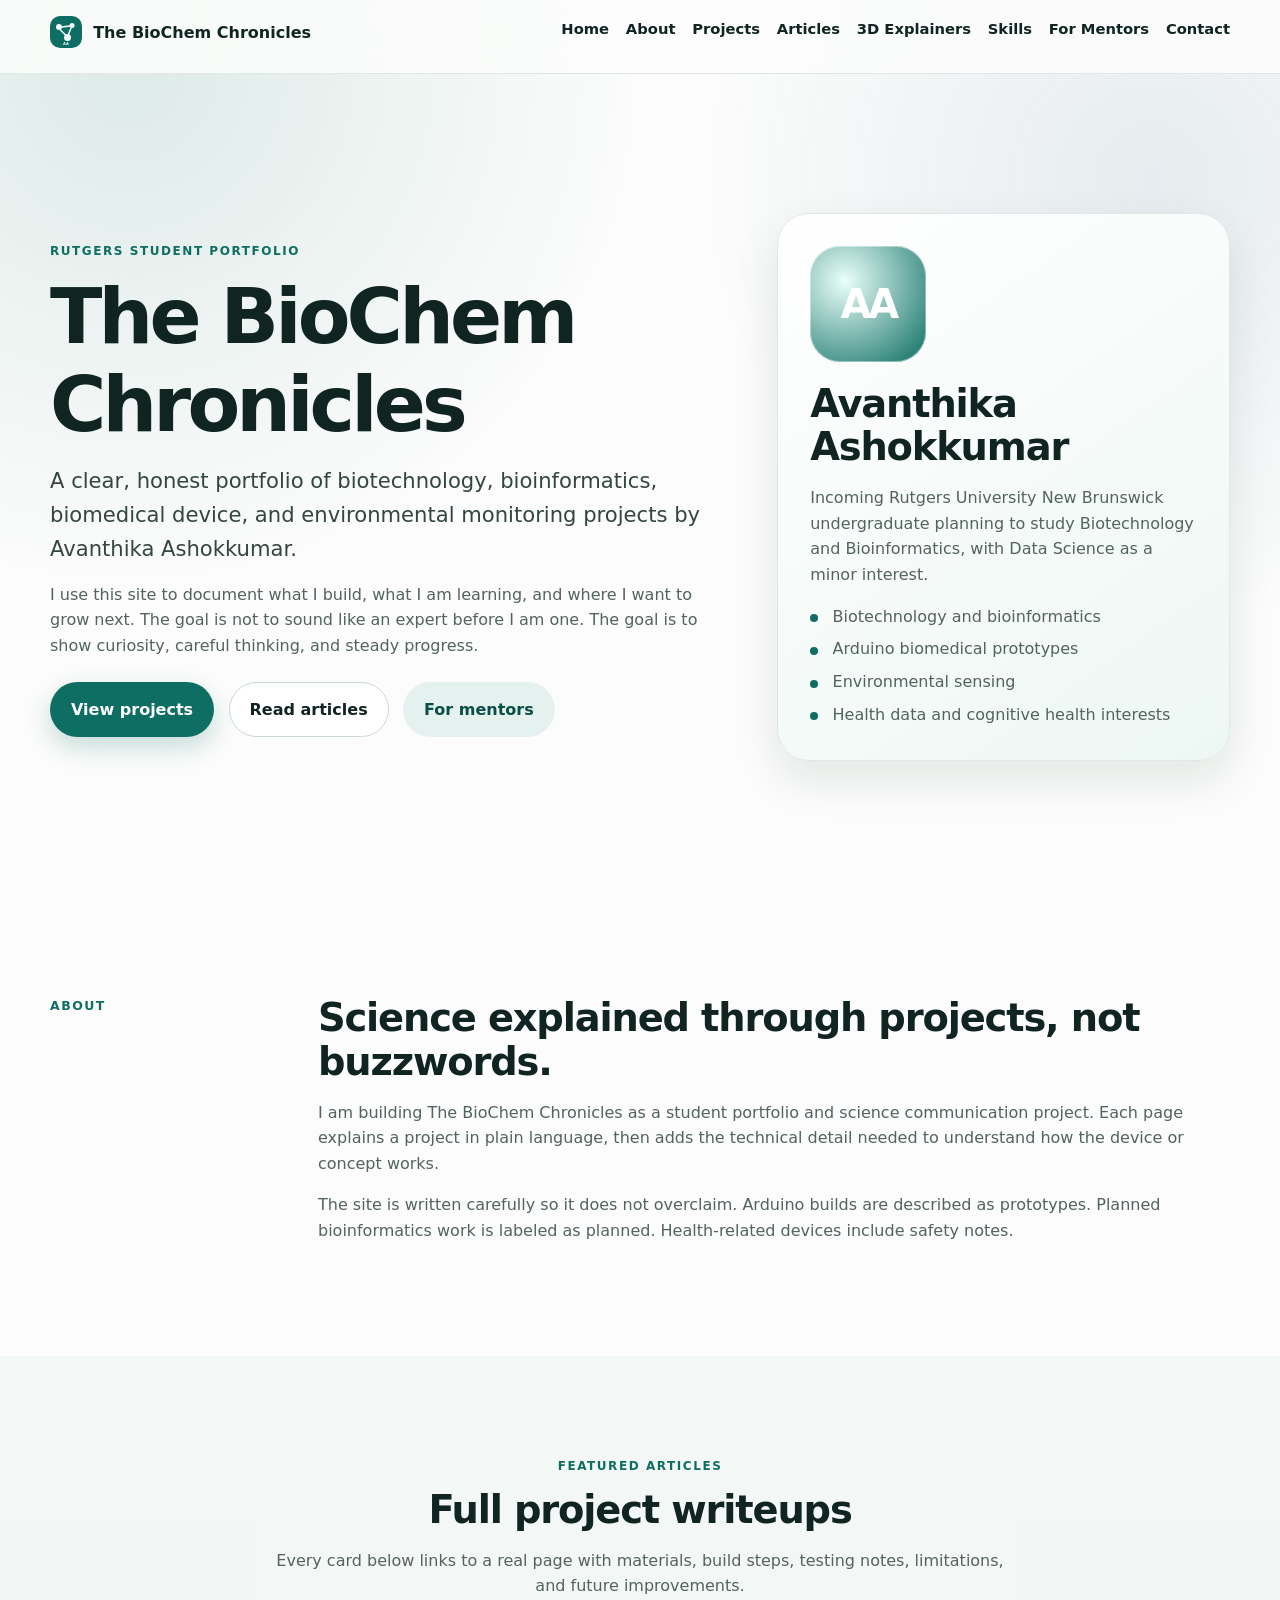
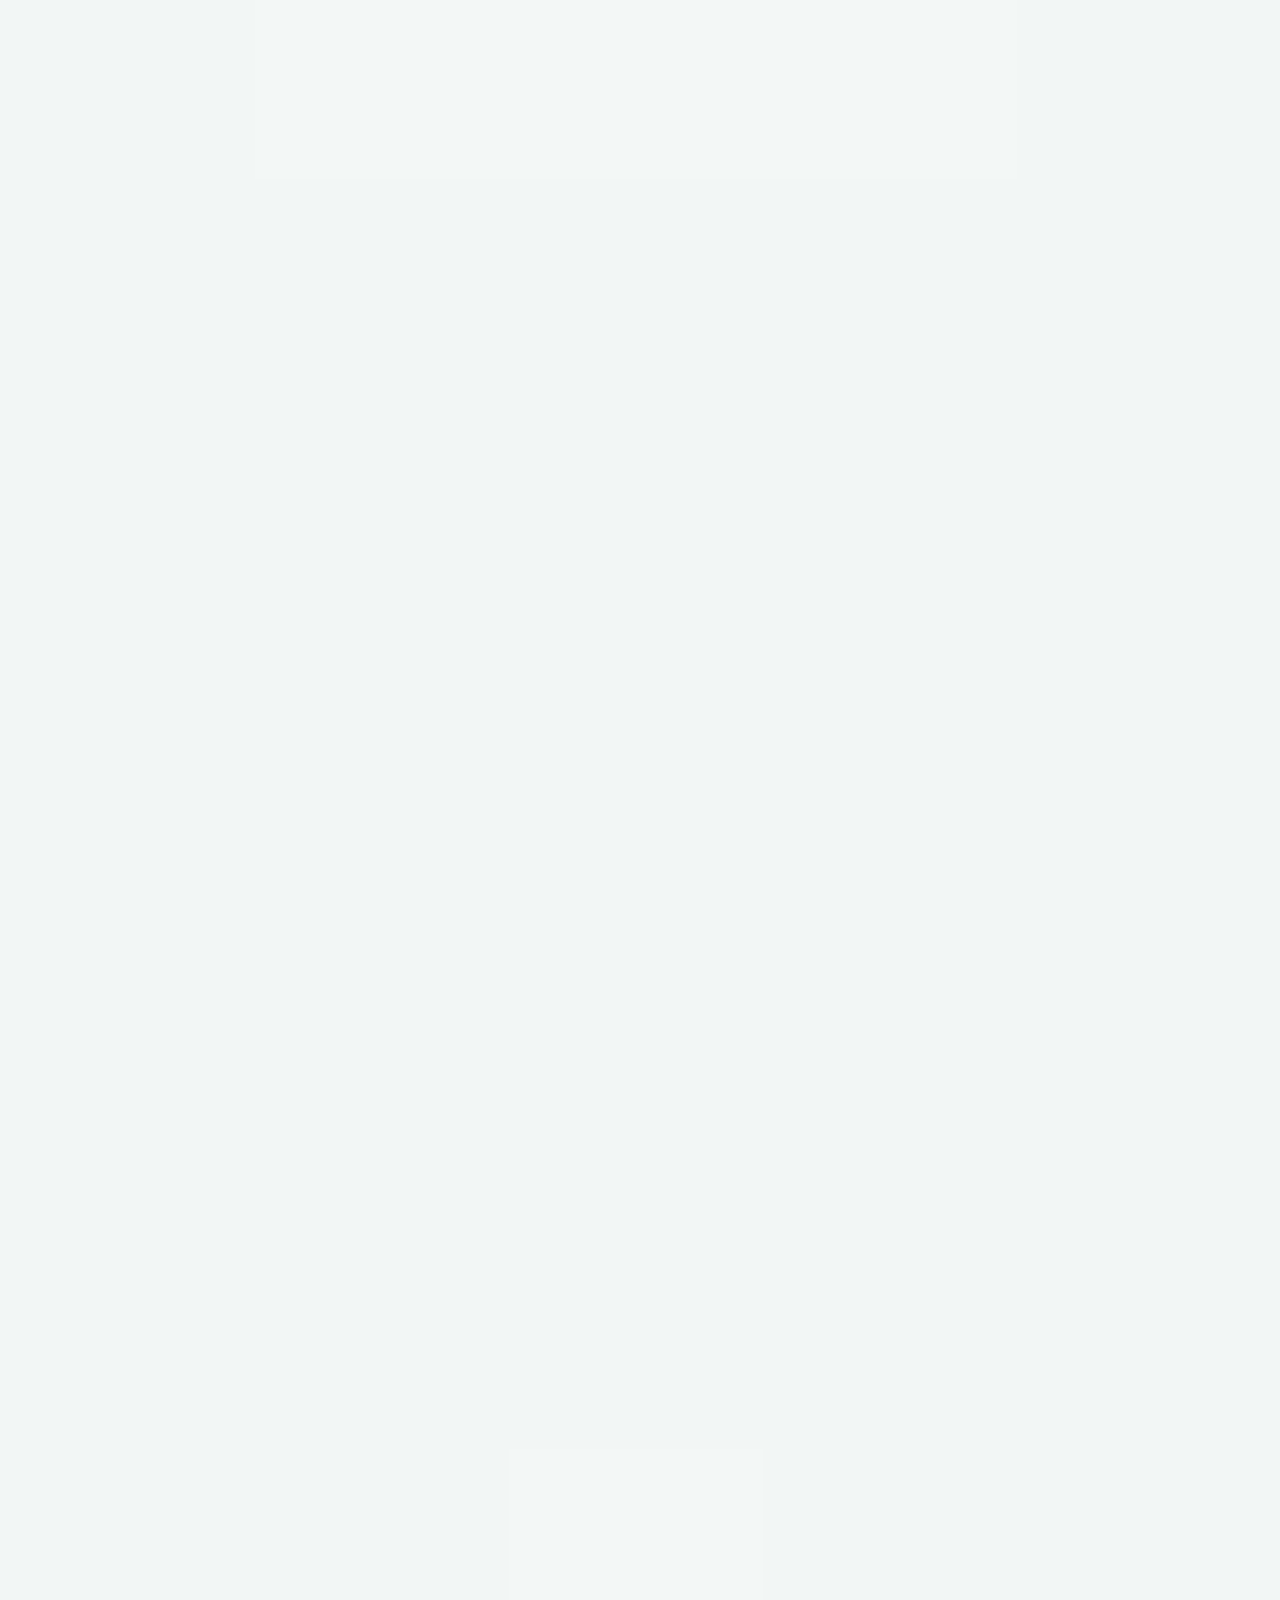
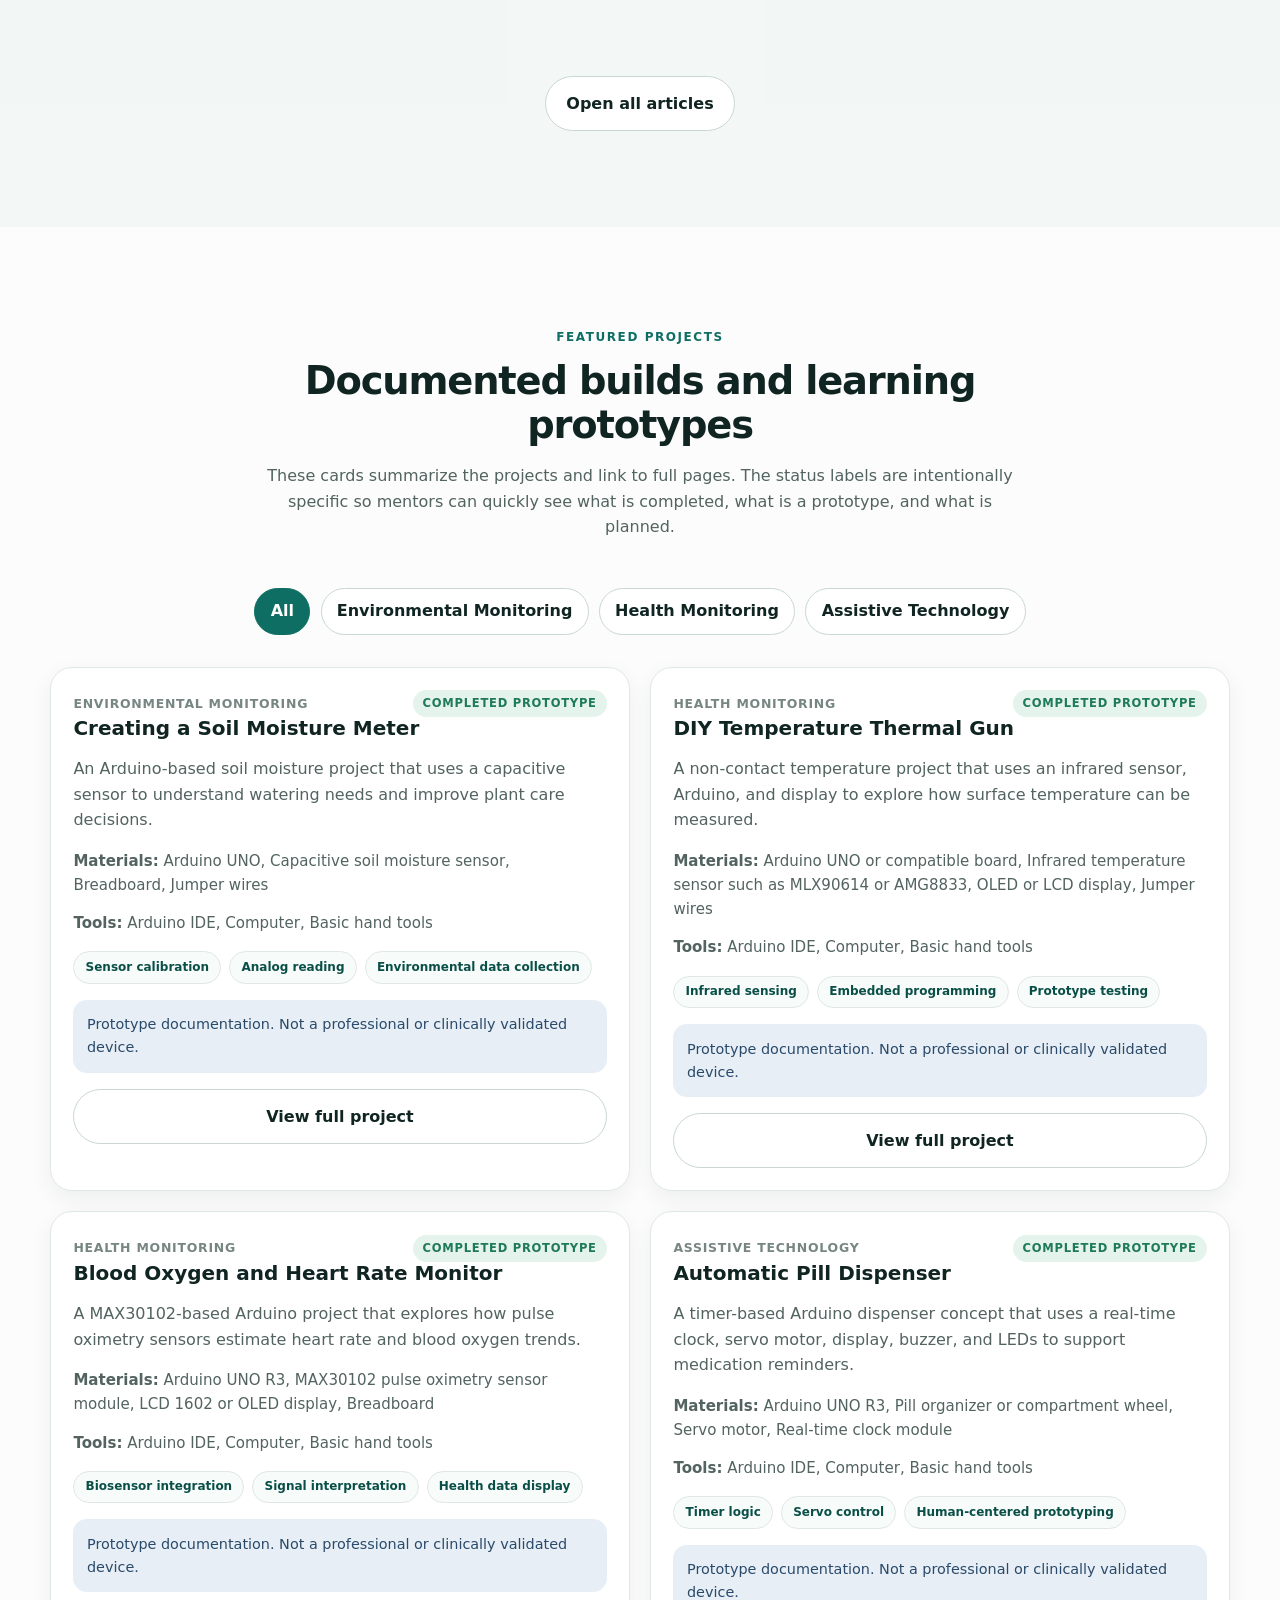
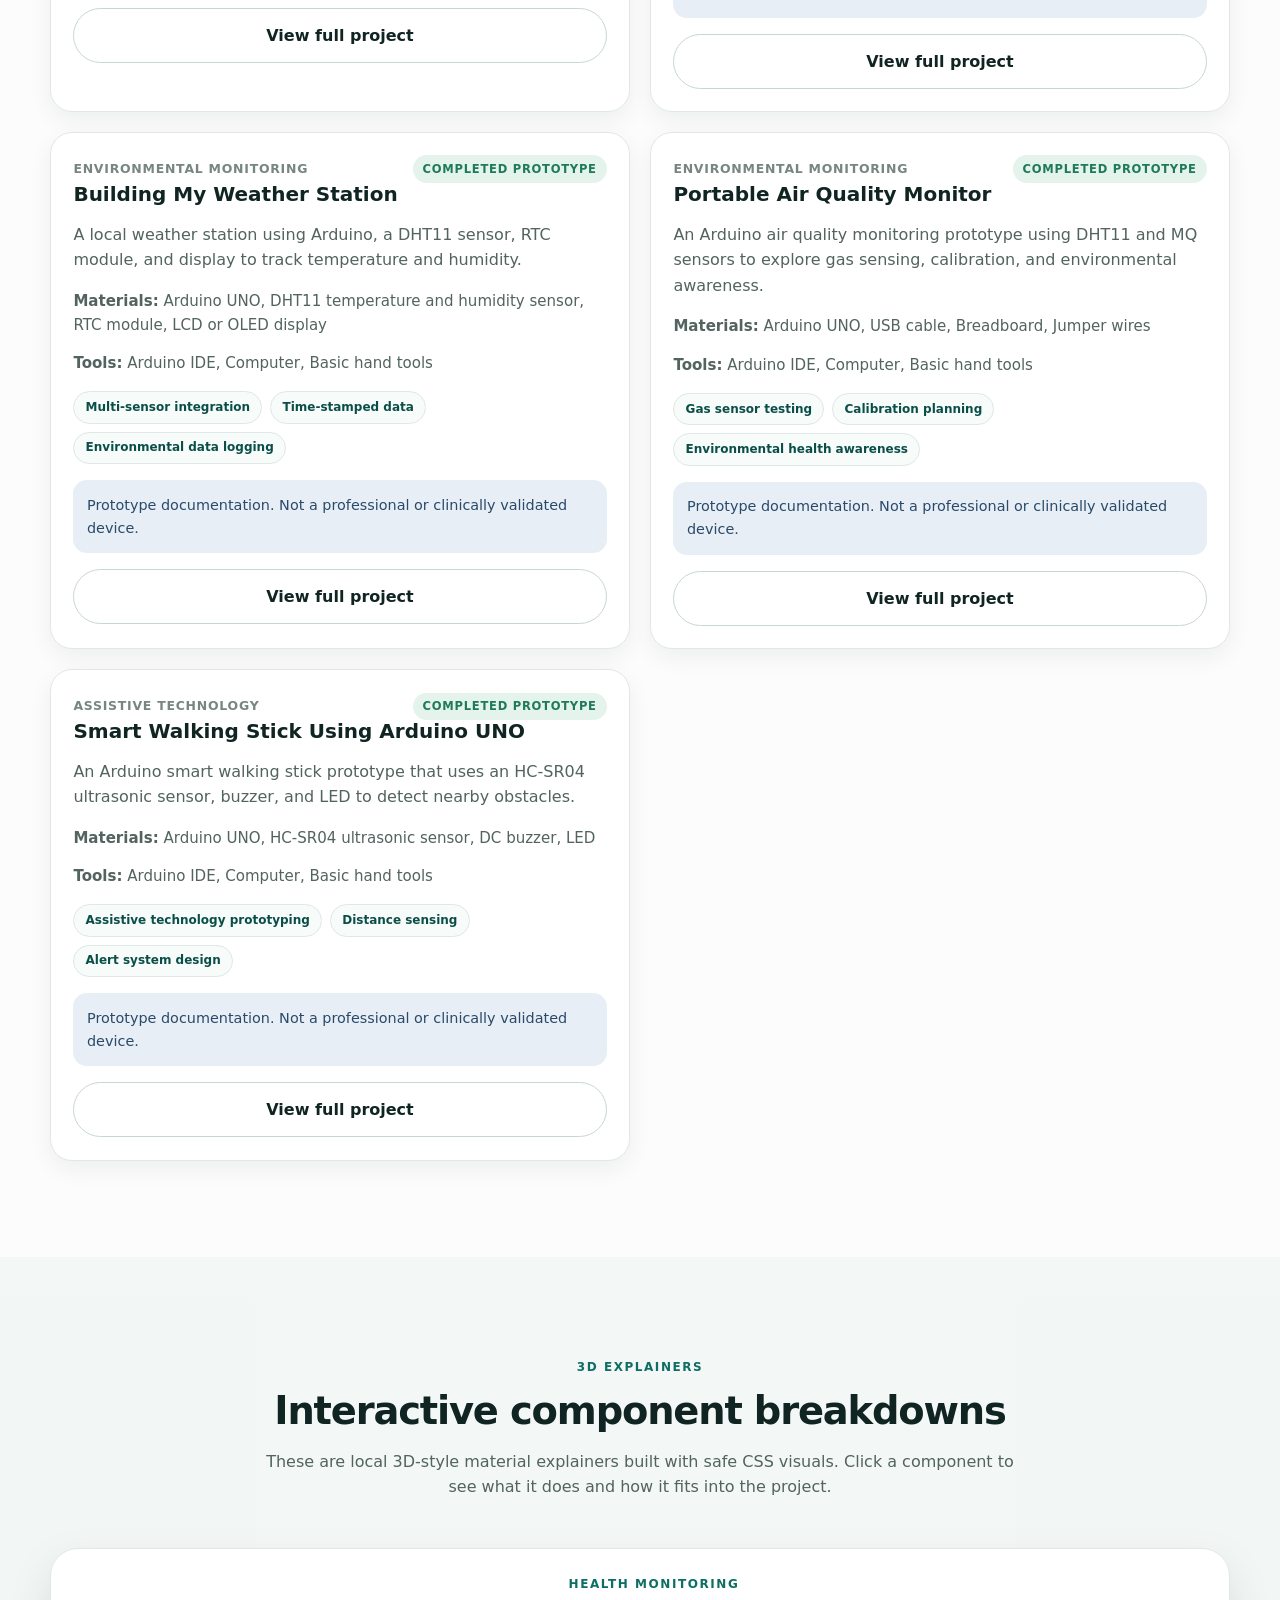
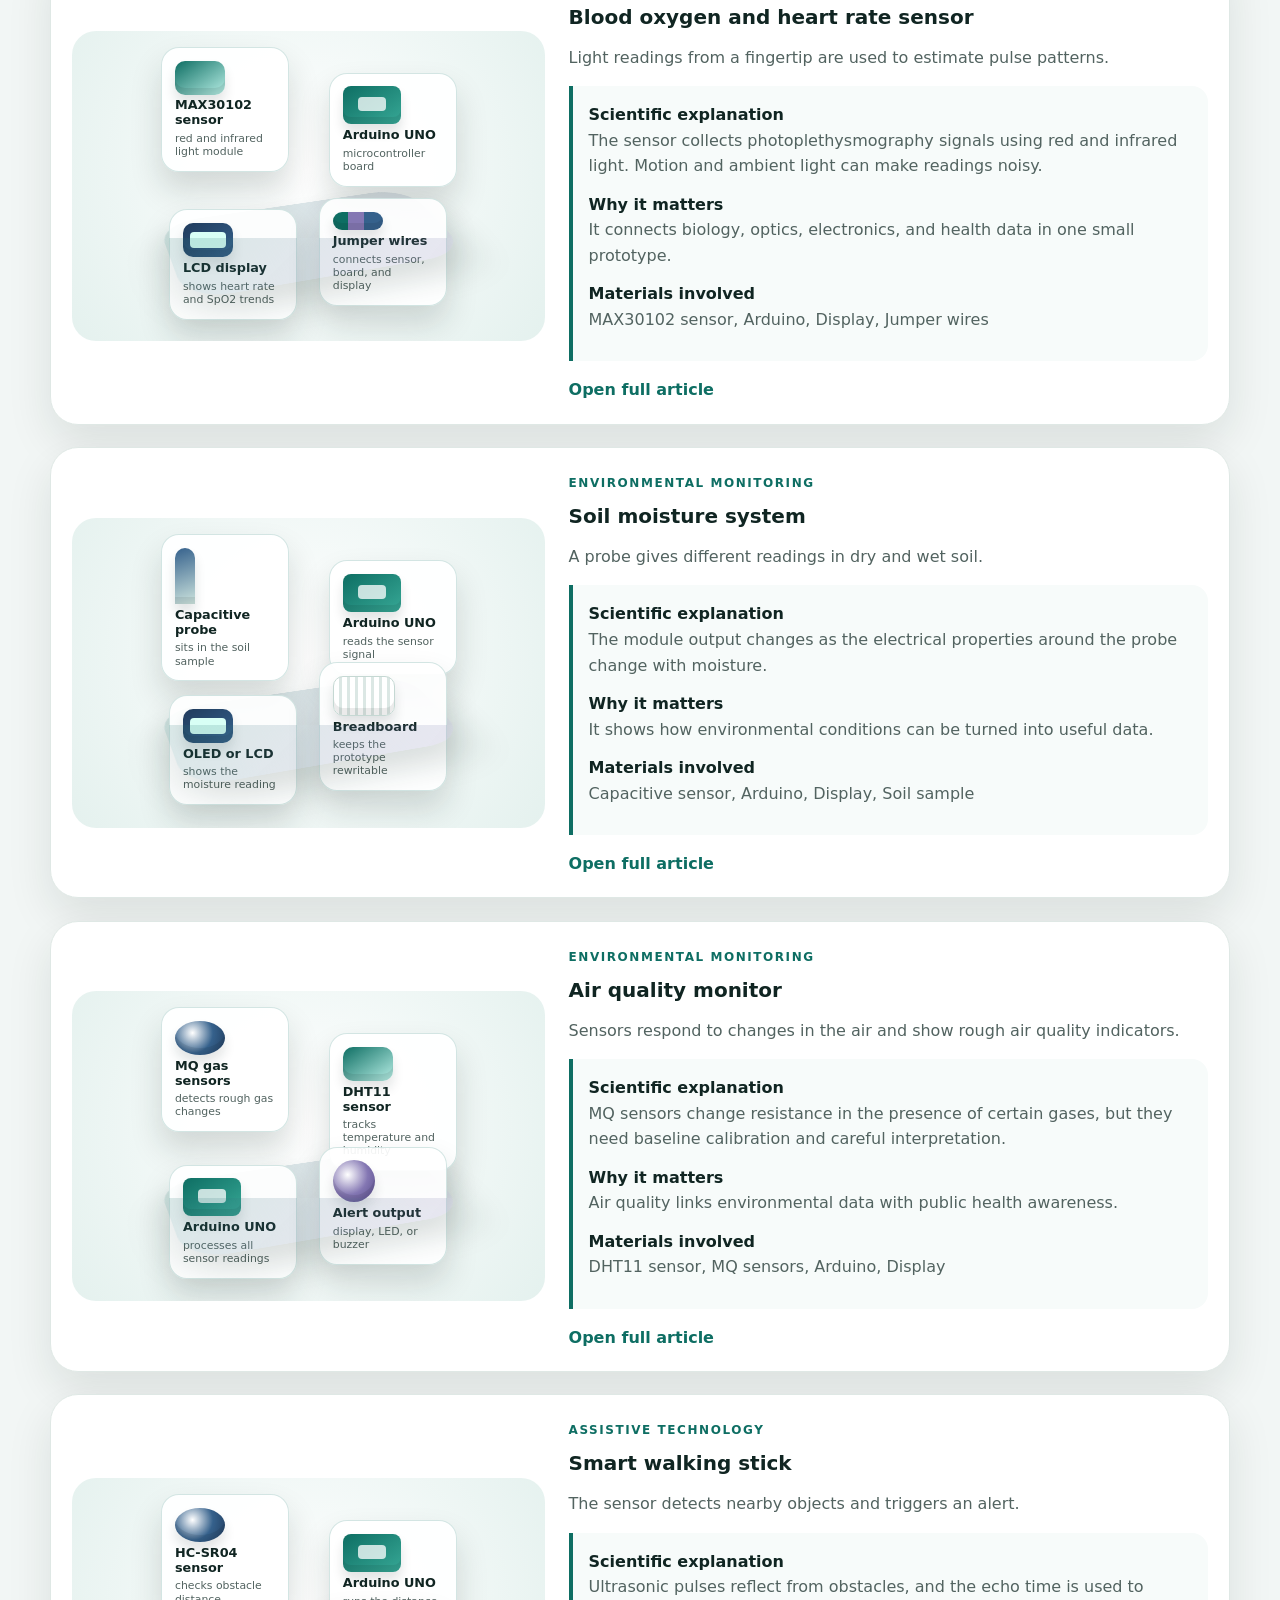
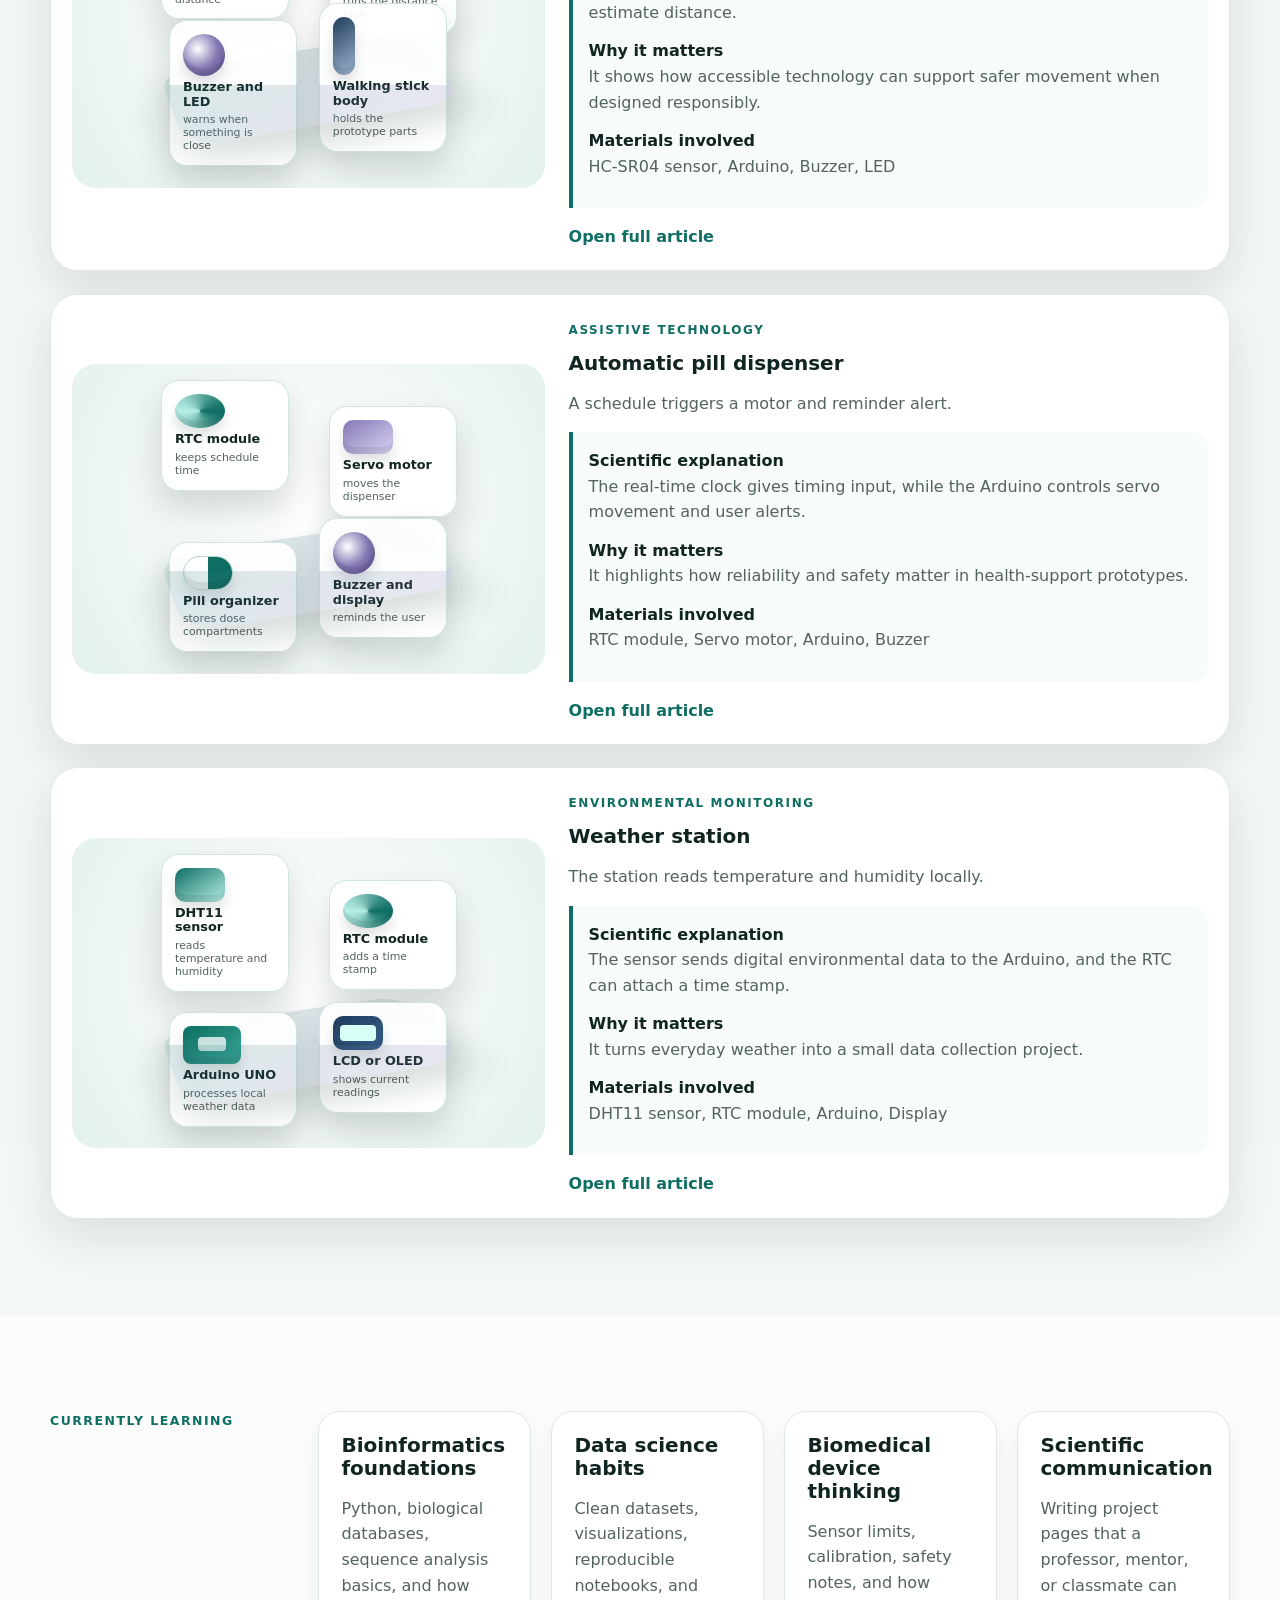
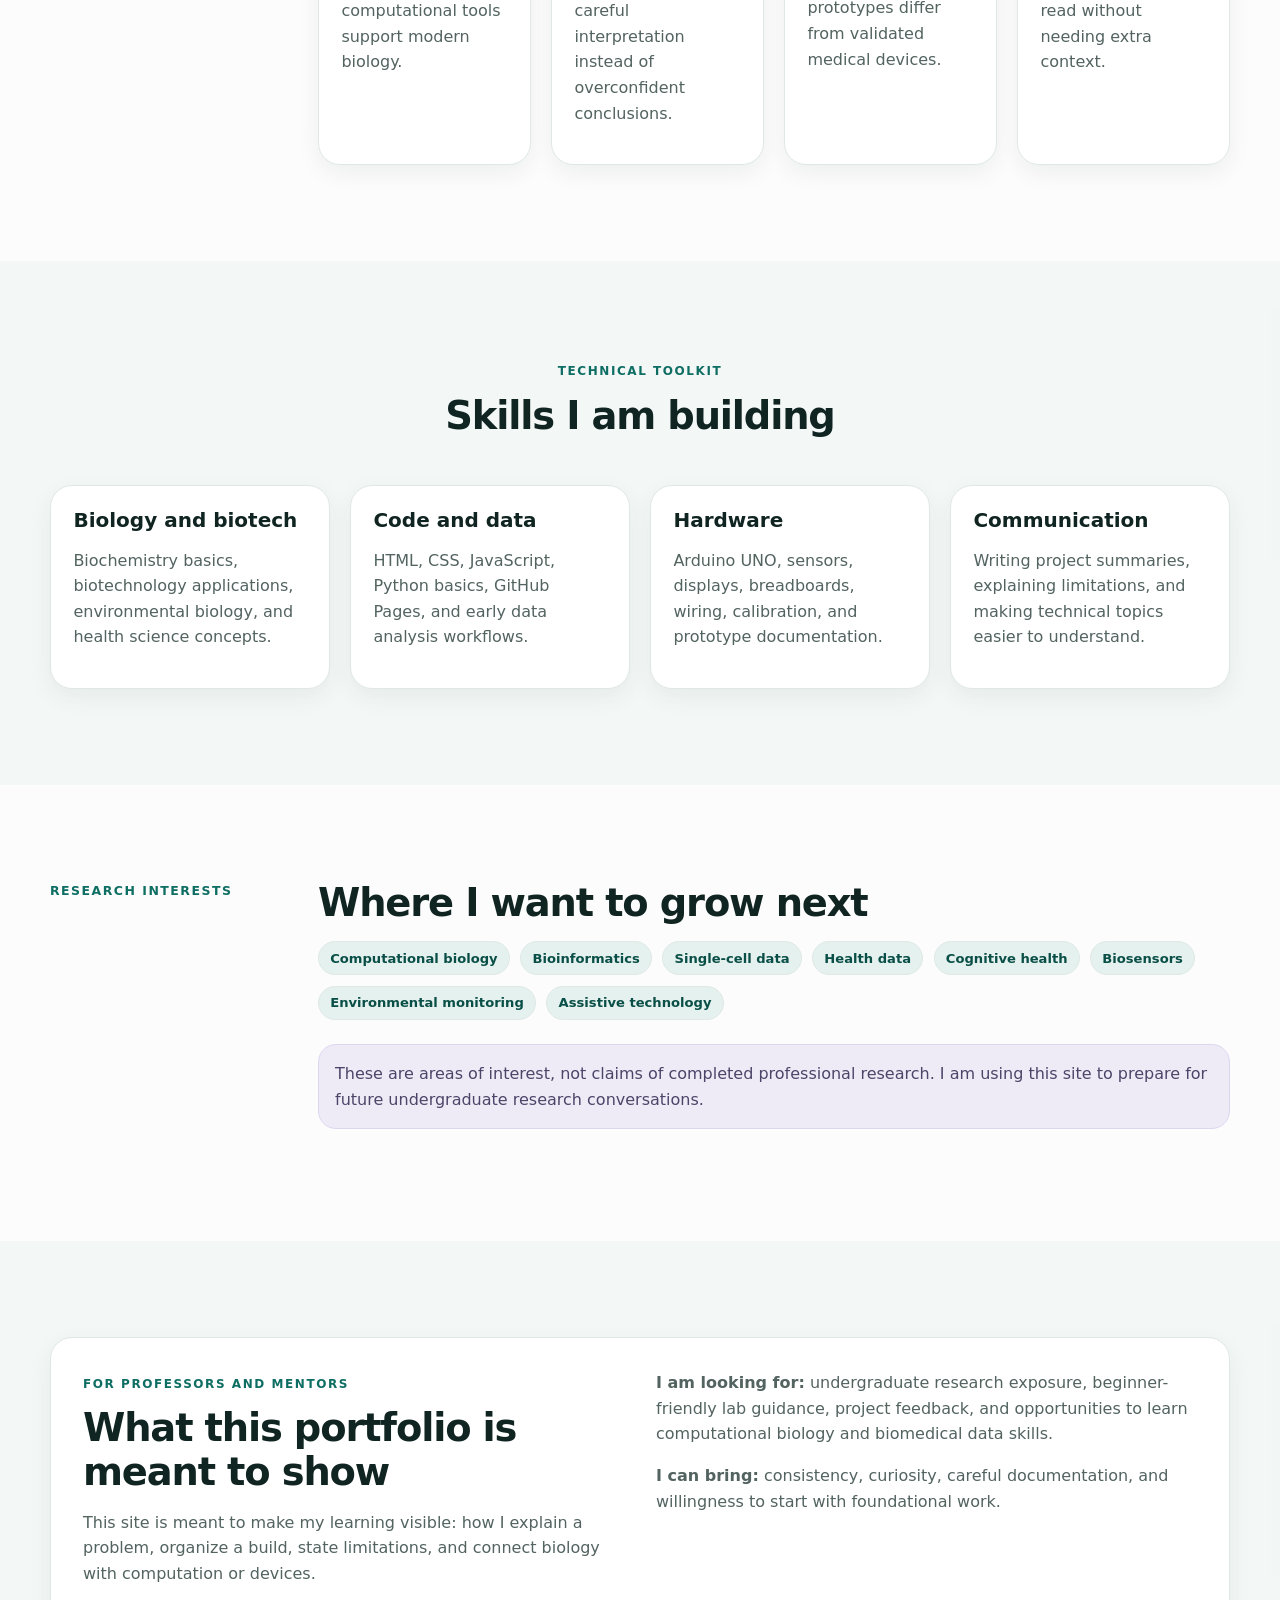
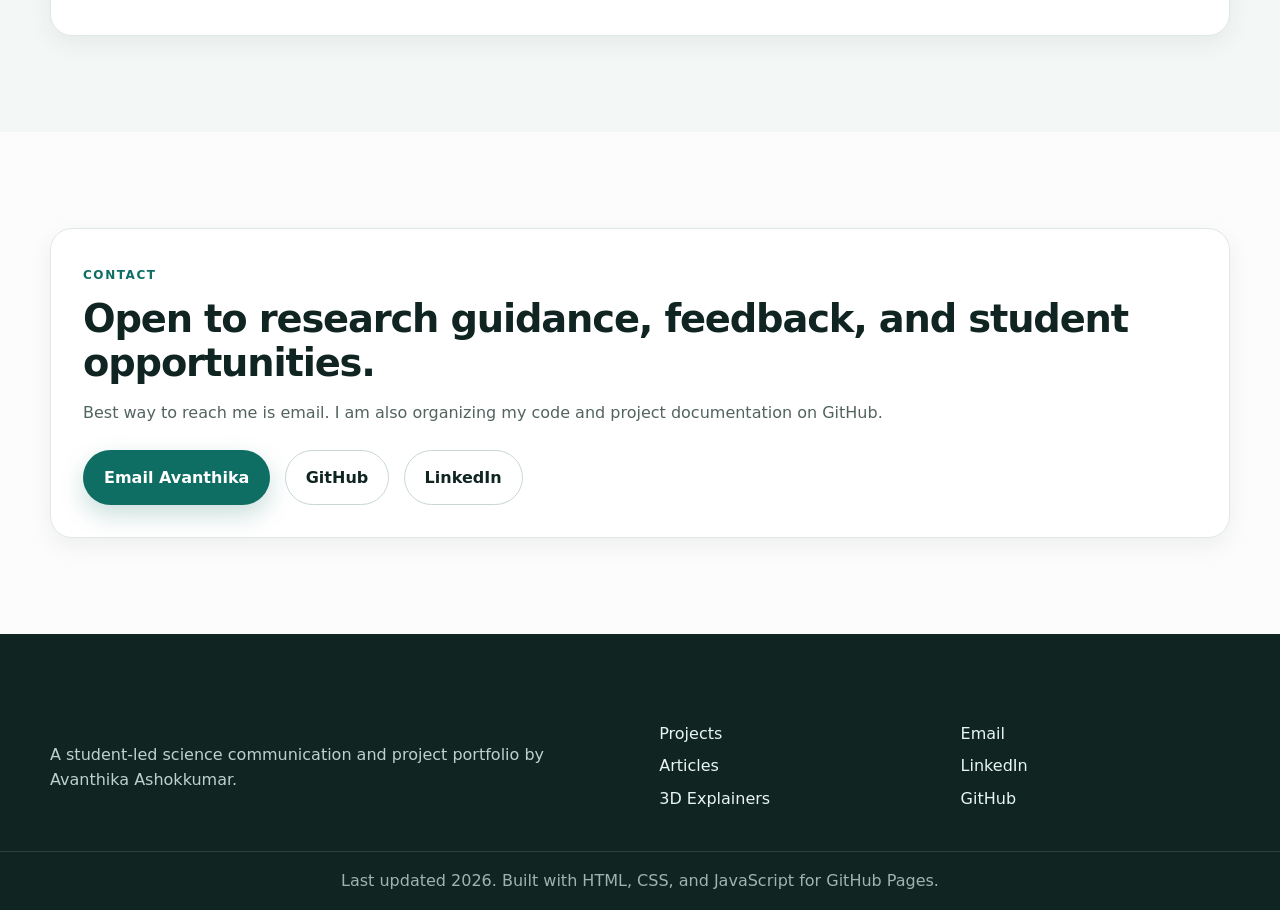
==== commit 3bca45c9: "Improve 3D material explainers" ====
--- a/index.html
+++ b/index.html
@@ -104,7 +104,7 @@
       <div class="section-head">
         <p class="eyebrow">3D Explainers</p>
         <h2>Interactive component breakdowns</h2>
-        <p>These are local CSS-based 3D-style explainers. They avoid broken external models and can be upgraded later with real GLB files in the assets/models folder.</p>
+        <p>These are local 3D-style material explainers built with safe CSS visuals. Click a component to see what it does and how it fits into the project.</p>
       </div>
       <div class="explainer-list" id="explainersList"></div>
     </div>
--- a/styles.css
+++ b/styles.css
@@ -122,16 +122,31 @@
 .explainer-list { display: grid; gap: 1.4rem; }
 .explainer-card { display: grid; grid-template-columns: 0.85fr 1.15fr; gap: 1.5rem; align-items: center; padding: 1.3rem; background: var(--surface); border: 1px solid var(--line); border-radius: 28px; box-shadow: var(--shadow); }
 .explainer-model { min-height: 310px; display: grid; place-items: center; border-radius: 24px; background: radial-gradient(circle at 50% 45%, #ffffff, #e4f1ee); overflow: hidden; }
-.model-stage { position: relative; width: min(300px, 80vw); height: min(300px, 80vw); transform-style: preserve-3d; perspective: 800px; }
-.model-layer { position: absolute; inset: 44px; border-radius: 35% 65% 50% 50%; border: 2px solid rgba(14,110,99,0.24); background: rgba(255,255,255,0.7); box-shadow: 0 24px 38px rgba(16,37,34,0.14); transform: rotateX(58deg) rotateZ(-28deg); }
-.layer-two { inset: 76px; background: rgba(53,97,140,0.14); transform: rotateX(58deg) rotateZ(20deg) translateZ(20px); }
-.layer-three { inset: 112px; background: rgba(132,119,179,0.18); transform: rotateX(58deg) rotateZ(-10deg) translateZ(44px); }
-.hotspot { position: absolute; border: 1px solid var(--line-strong); border-radius: 999px; background: #fff; color: var(--ink); padding: 0.45rem 0.7rem; font-weight: 900; font-size: 0.75rem; box-shadow: 0 10px 24px rgba(16,37,34,0.12); }
-.hotspot:hover, .hotspot.active { background: var(--primary); color: #fff; }
-.hotspot-1 { top: 8px; left: 50%; transform: translateX(-50%); }
-.hotspot-2 { top: 50%; right: 0; transform: translateY(-50%); }
-.hotspot-3 { bottom: 8px; left: 50%; transform: translateX(-50%); }
-.hotspot-4 { top: 50%; left: 0; transform: translateY(-50%); }
+.component-scene { position: relative; width: min(330px, 82vw); height: 310px; transform-style: preserve-3d; perspective: 900px; }
+.scene-base { position: absolute; left: 8%; right: 8%; bottom: 28px; height: 150px; border-radius: 42px; background: linear-gradient(135deg, rgba(14,110,99,0.16), rgba(132,119,179,0.18)); box-shadow: 0 30px 46px rgba(16,37,34,0.15); transform: rotateX(64deg) rotateZ(-18deg); }
+.component-object { position: absolute; display: grid; gap: 0.25rem; width: 128px; min-height: 92px; padding: 0.8rem; border: 1px solid rgba(14,110,99,0.18); border-radius: 18px; background: rgba(255,255,255,0.92); color: var(--ink); text-align: left; box-shadow: 0 18px 32px rgba(16,37,34,0.16); cursor: pointer; transform: rotateX(0deg) rotateZ(0deg); transition: transform 180ms ease, box-shadow 180ms ease, border-color 180ms ease; }
+.component-object:hover, .component-object.active { transform: translateY(-8px); border-color: var(--primary); box-shadow: 0 26px 42px rgba(16,37,34,0.22); }
+.component-1 { top: 16px; left: 18px; }
+.component-2 { top: 42px; right: 16px; }
+.component-3 { bottom: 22px; left: 26px; }
+.component-4 { bottom: 36px; right: 26px; }
+.component-shape { width: 50px; height: 34px; border-radius: 10px; background: linear-gradient(145deg, var(--primary), #b7eee5); box-shadow: inset 0 -7px 0 rgba(0,0,0,0.08), 0 8px 12px rgba(16,37,34,0.12); }
+.component-board .component-shape { width: 58px; height: 38px; border-radius: 8px; background: linear-gradient(145deg, #0e6e63, #37a896); }
+.component-board .component-shape::after { content: ""; display: block; width: 28px; height: 14px; margin: 11px auto; border-radius: 4px; background: rgba(255,255,255,0.76); }
+.component-display .component-shape { background: linear-gradient(145deg, #203b5c, #35618c); }
+.component-display .component-shape::after { content: ""; display: block; width: 36px; height: 16px; margin: 9px auto; border-radius: 4px; background: #d8fff5; }
+.component-wires .component-shape { height: 18px; border-radius: 999px; background: linear-gradient(90deg, #0e6e63 0 30%, #8477b3 30% 62%, #35618c 62%); }
+.component-probe .component-shape { width: 20px; height: 56px; border-radius: 999px 999px 8px 8px; background: linear-gradient(160deg, #35618c, #cde4de); }
+.component-breadboard .component-shape { width: 62px; height: 40px; background: repeating-linear-gradient(90deg, #fff, #fff 5px, #dbe7e4 5px, #dbe7e4 8px); border: 1px solid #c5d8d3; }
+.component-gas .component-shape, .component-ultrasonic .component-shape { border-radius: 50%; background: radial-gradient(circle at 35% 35%, #fff, #35618c 52%, #203b5c); }
+.component-alert .component-shape { width: 42px; height: 42px; border-radius: 50%; background: radial-gradient(circle at 35% 35%, #fff, #8477b3 52%, #514585); }
+.component-clock .component-shape { border-radius: 50%; background: conic-gradient(from 90deg, #0e6e63, #b7eee5, #0e6e63); }
+.component-servo .component-shape { background: linear-gradient(145deg, #8477b3, #dad3f4); }
+.component-pill .component-shape { border-radius: 999px; background: linear-gradient(90deg, #fff 0 50%, #0e6e63 50%); border: 1px solid #bcd3ce; }
+.component-enclosure .component-shape { width: 22px; height: 58px; border-radius: 999px; background: linear-gradient(145deg, #203b5c, #9fb7cf); }
+.component-name { font-weight: 900; font-size: 0.8rem; line-height: 1.15; }
+.component-detail { color: var(--muted); font-size: 0.68rem; line-height: 1.2; }
+
 .explainer-detail { border-left: 4px solid var(--primary); padding: 1rem; margin: 1rem 0; border-radius: 0 16px 16px 0; background: #f7fbfa; }
 .explainer-detail p { margin-bottom: 0.8rem; }
 
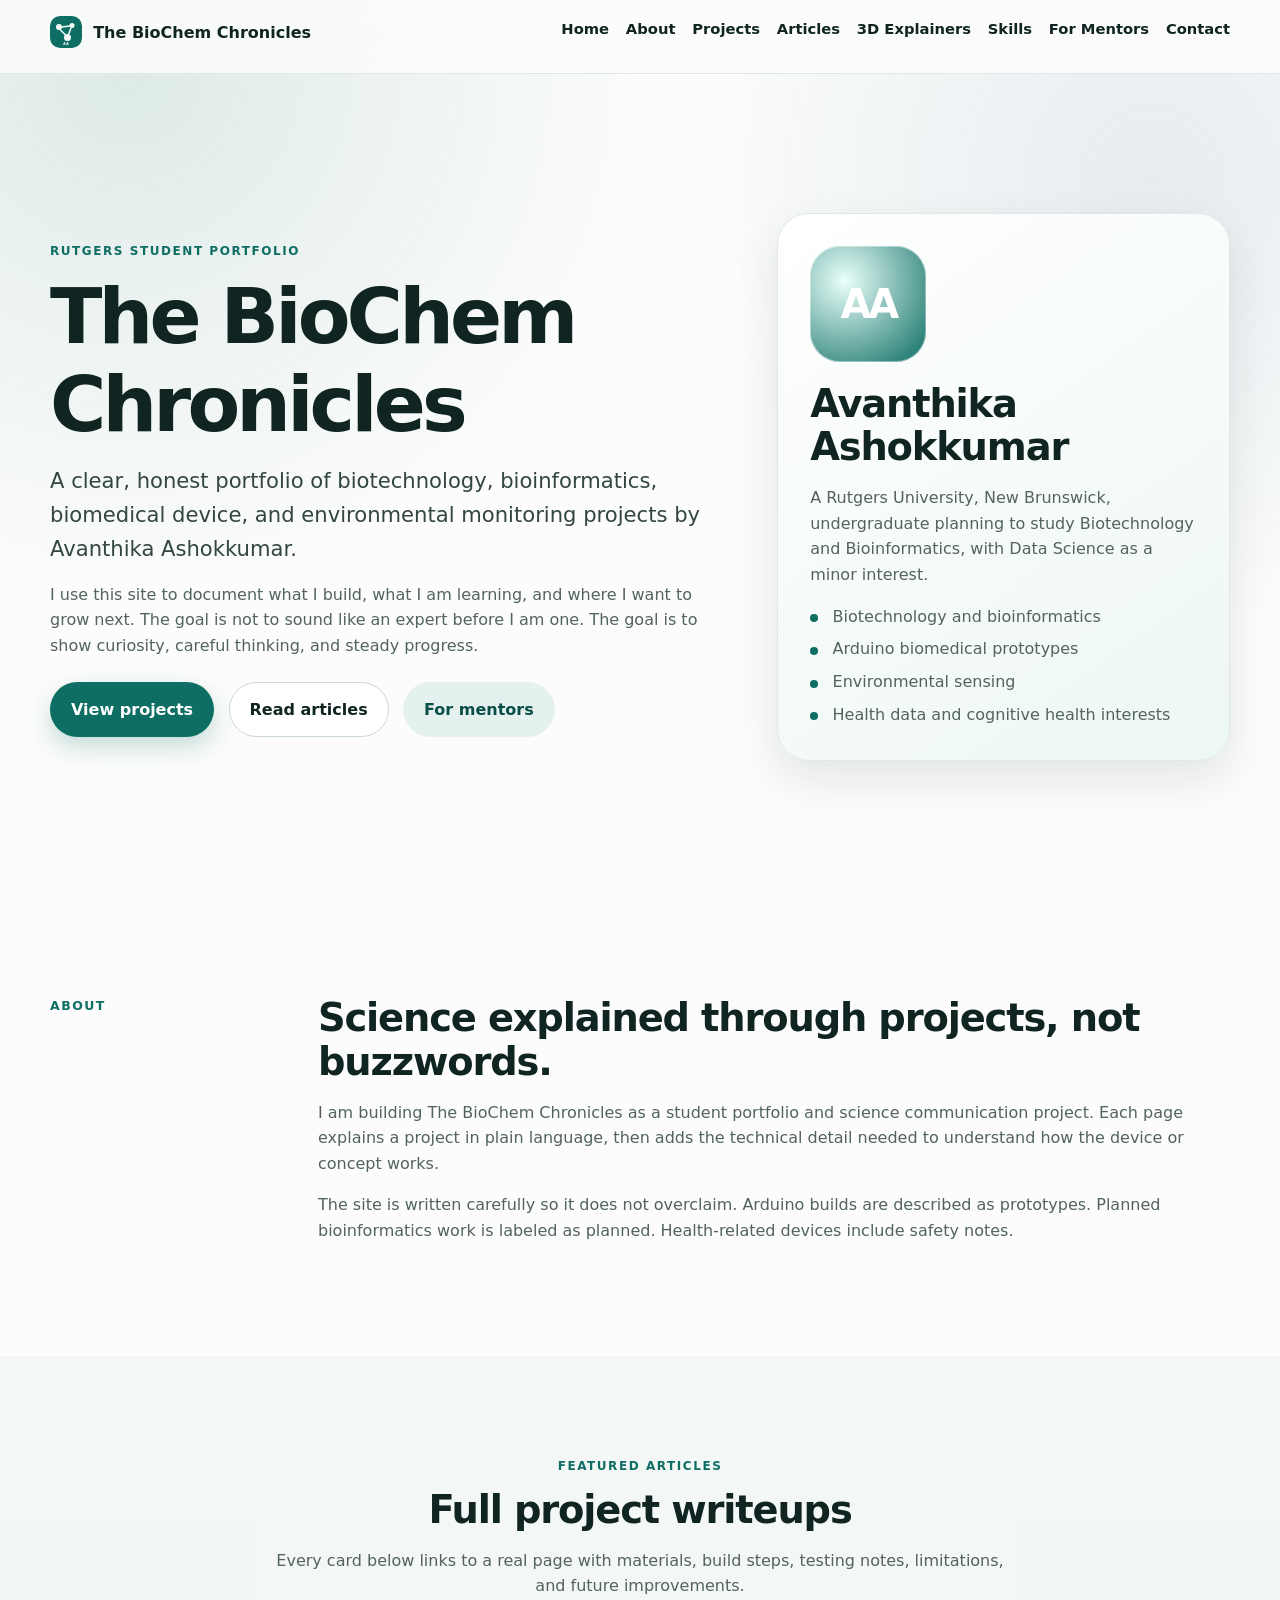
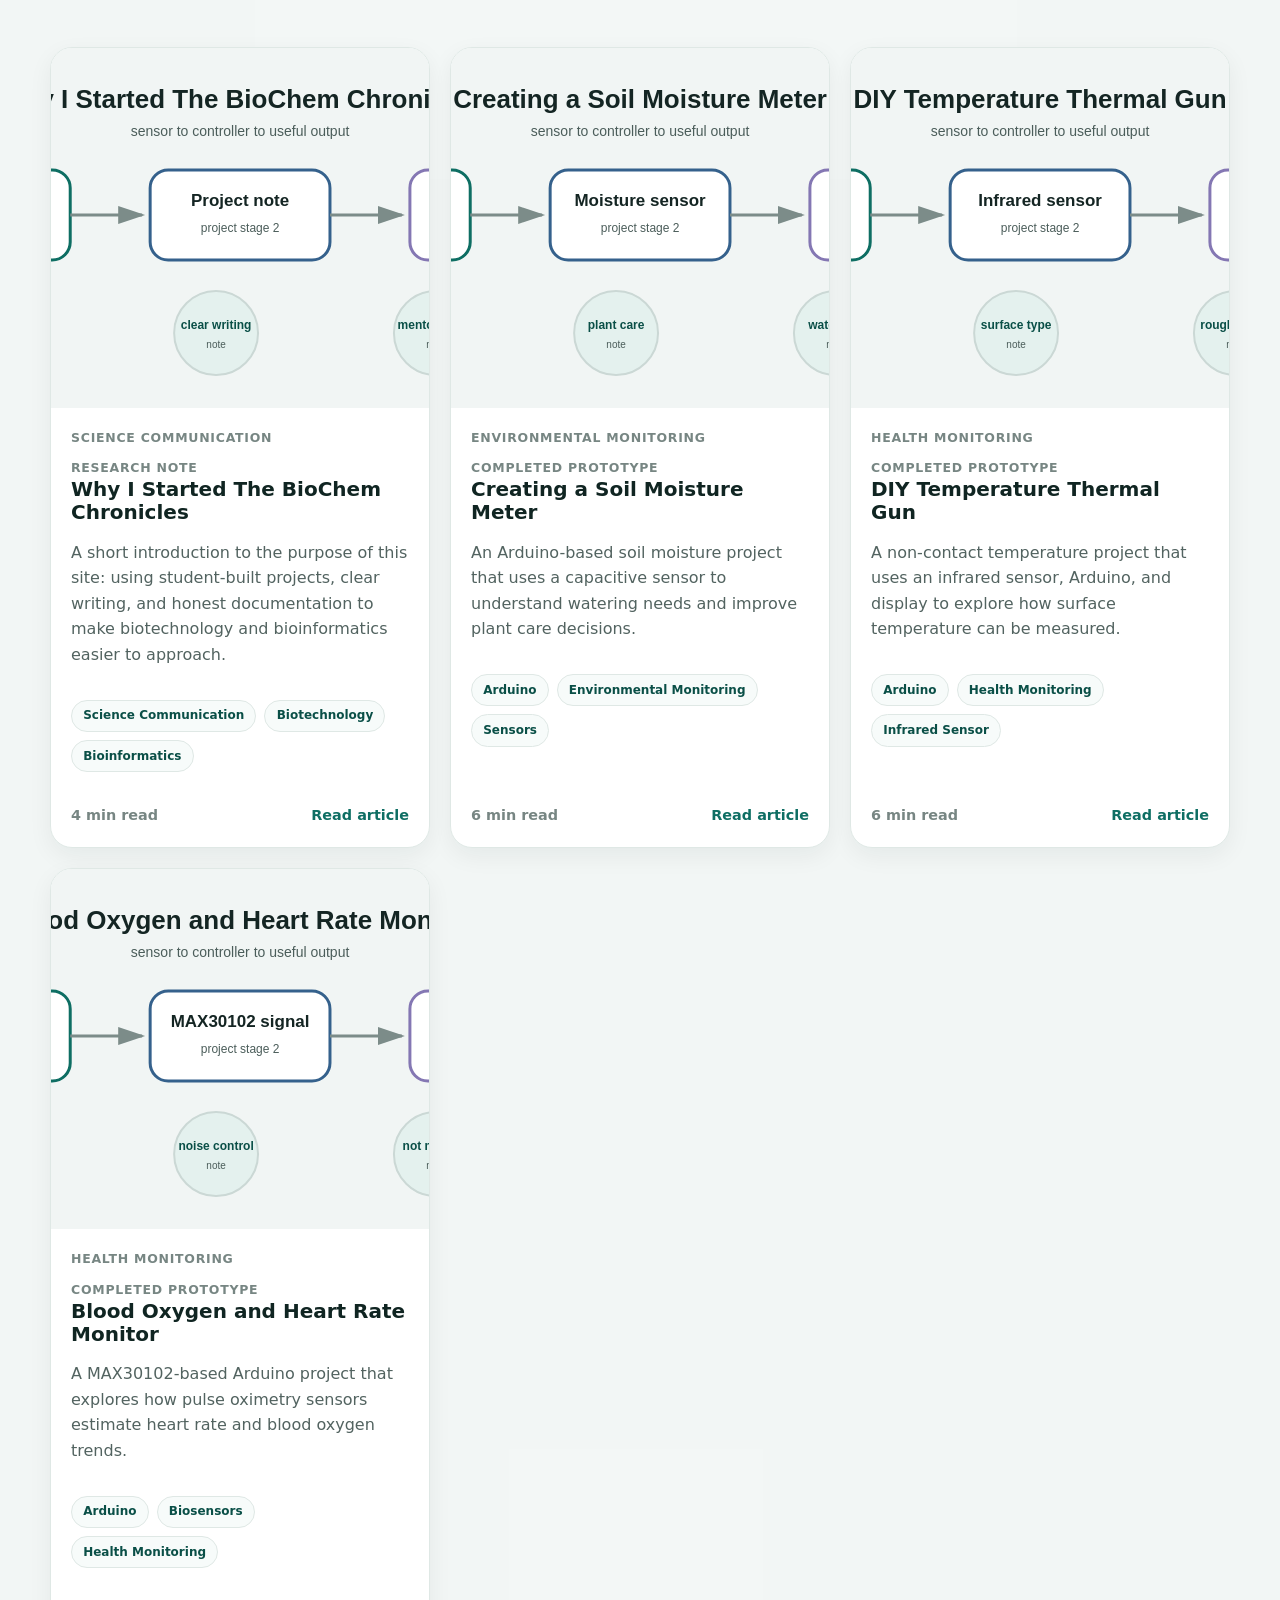
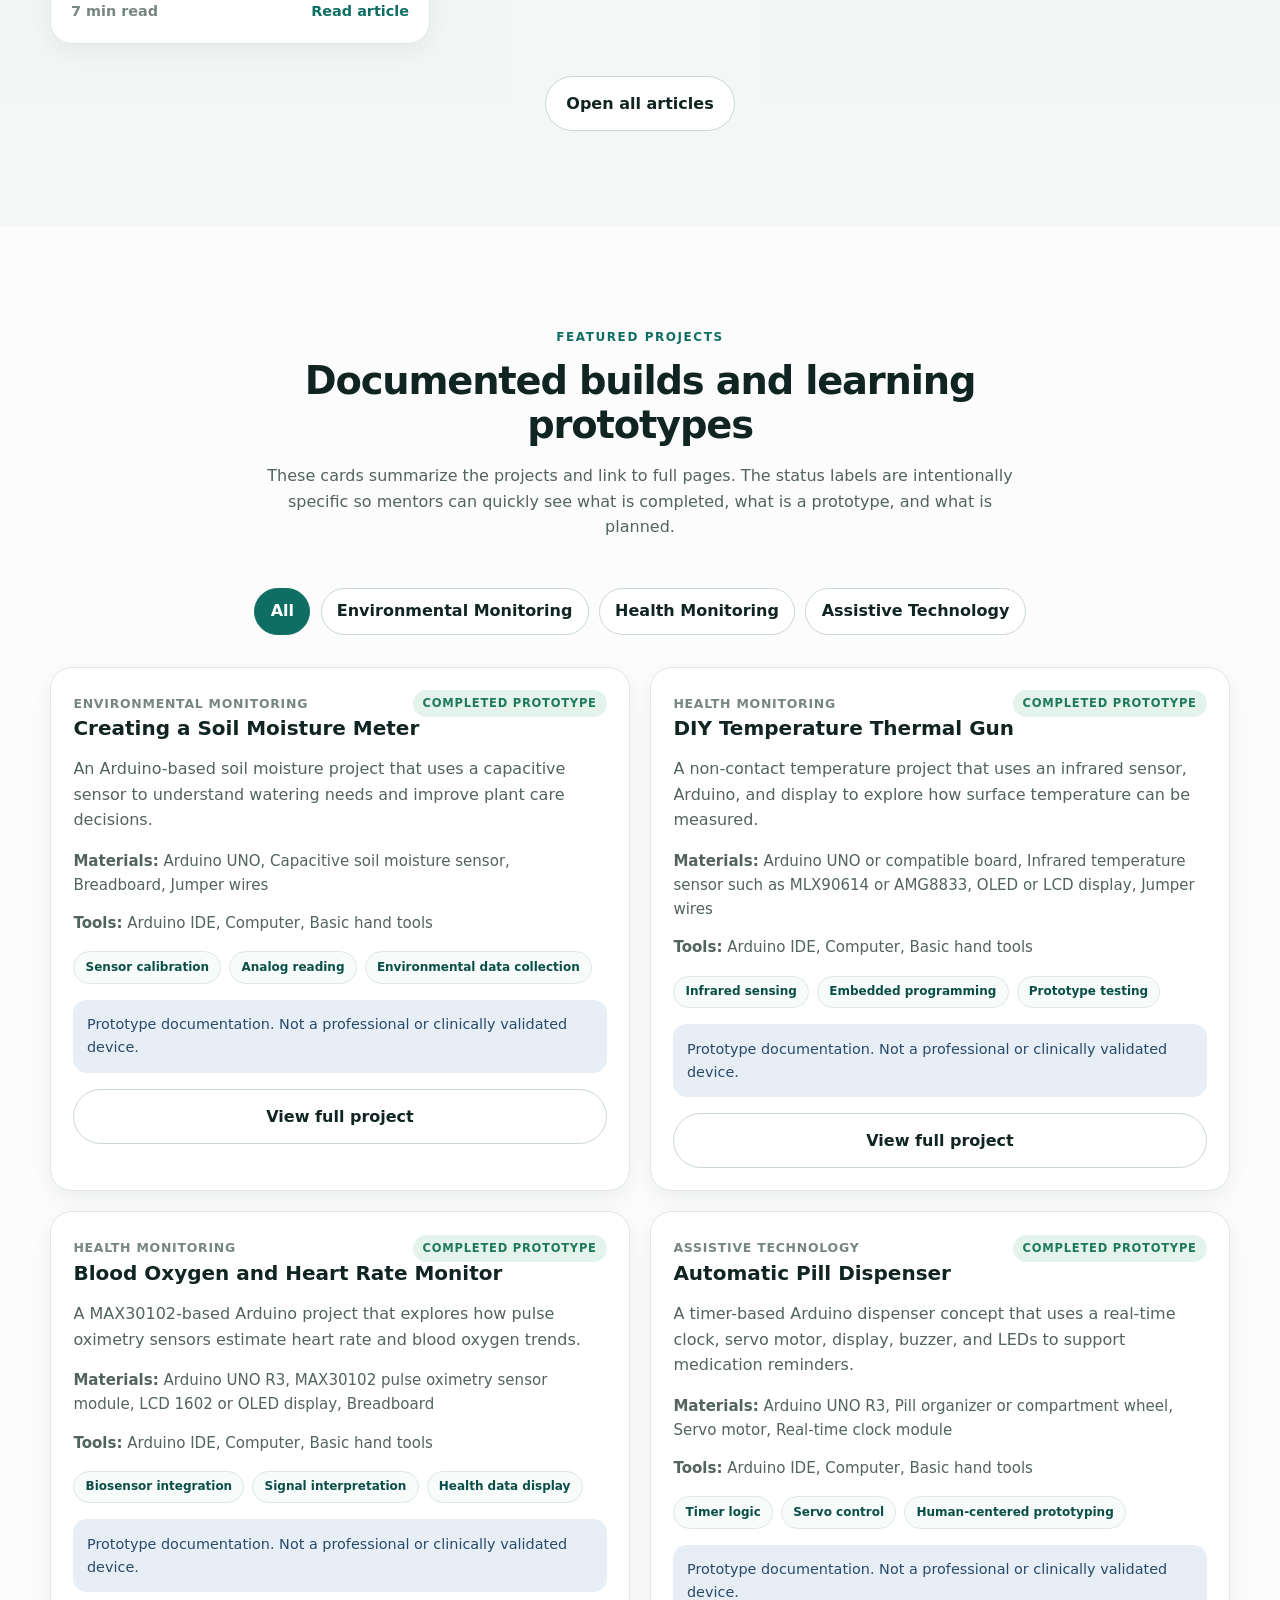
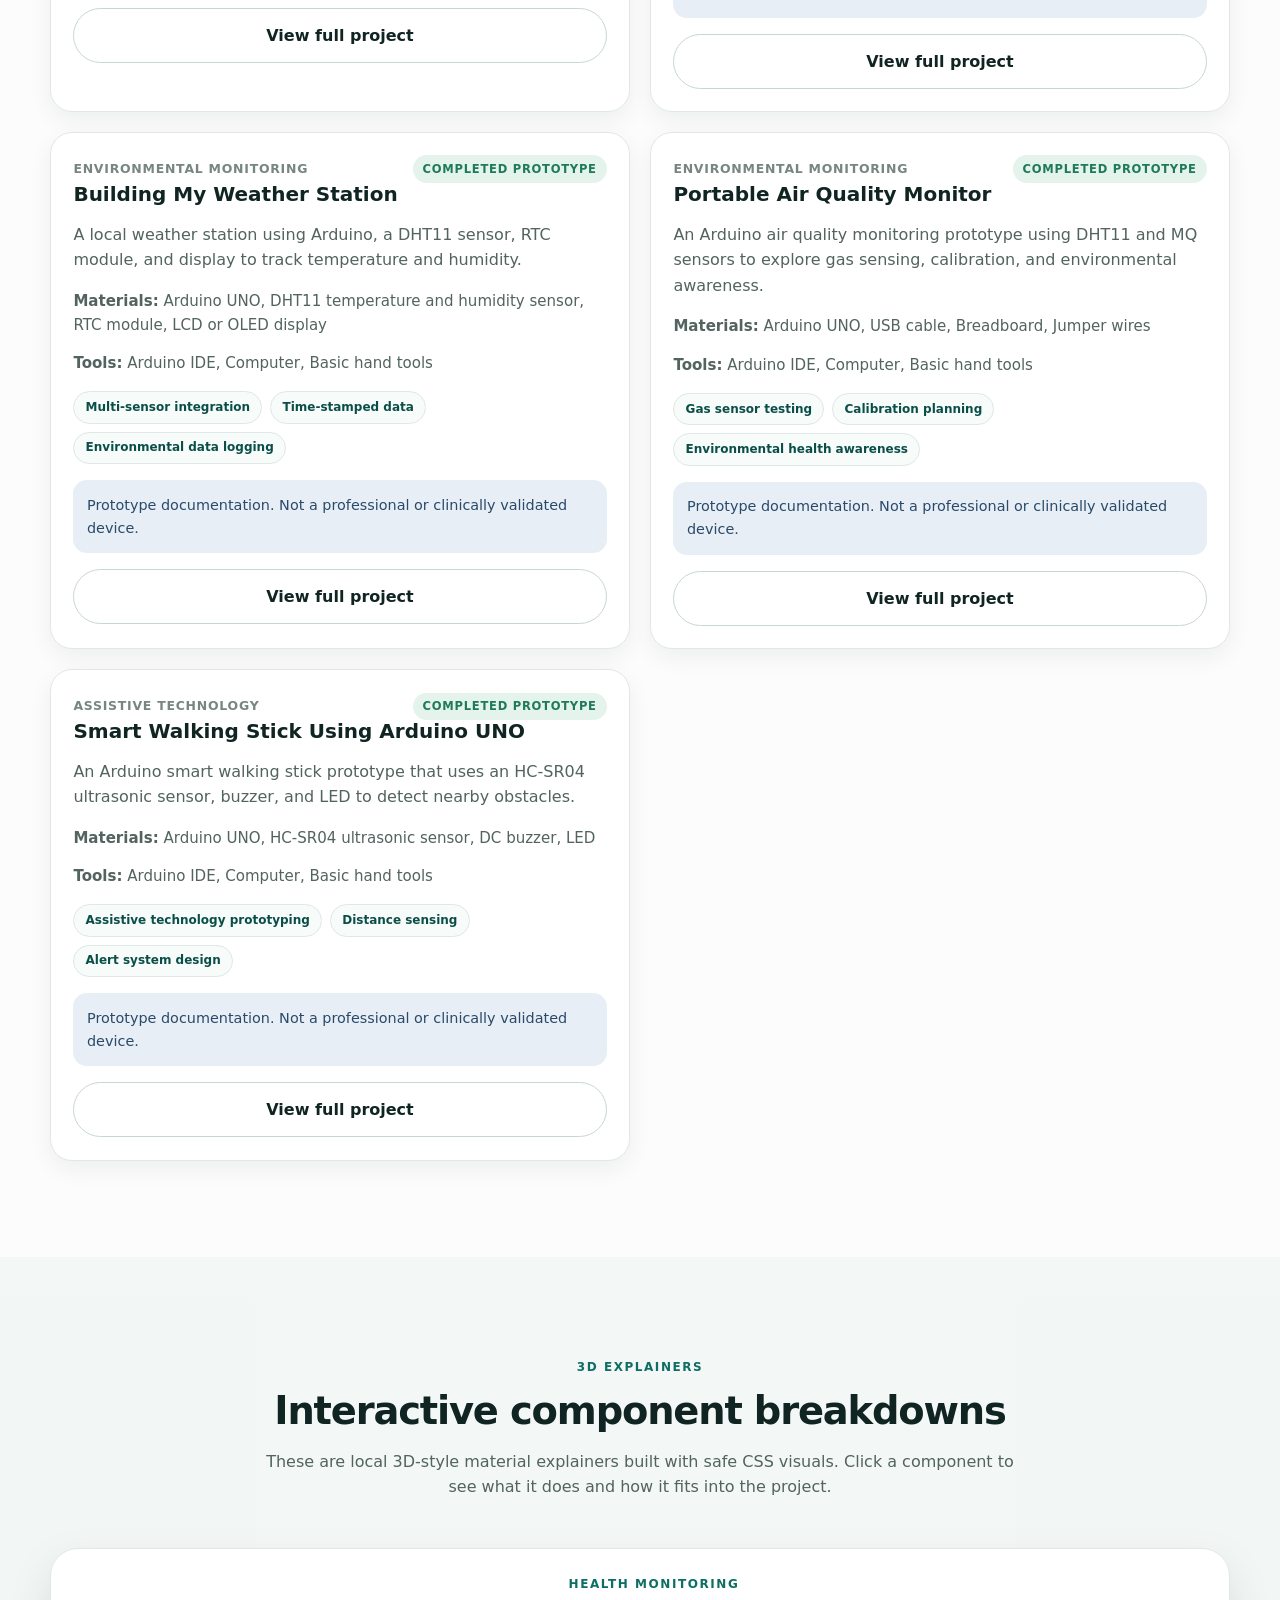
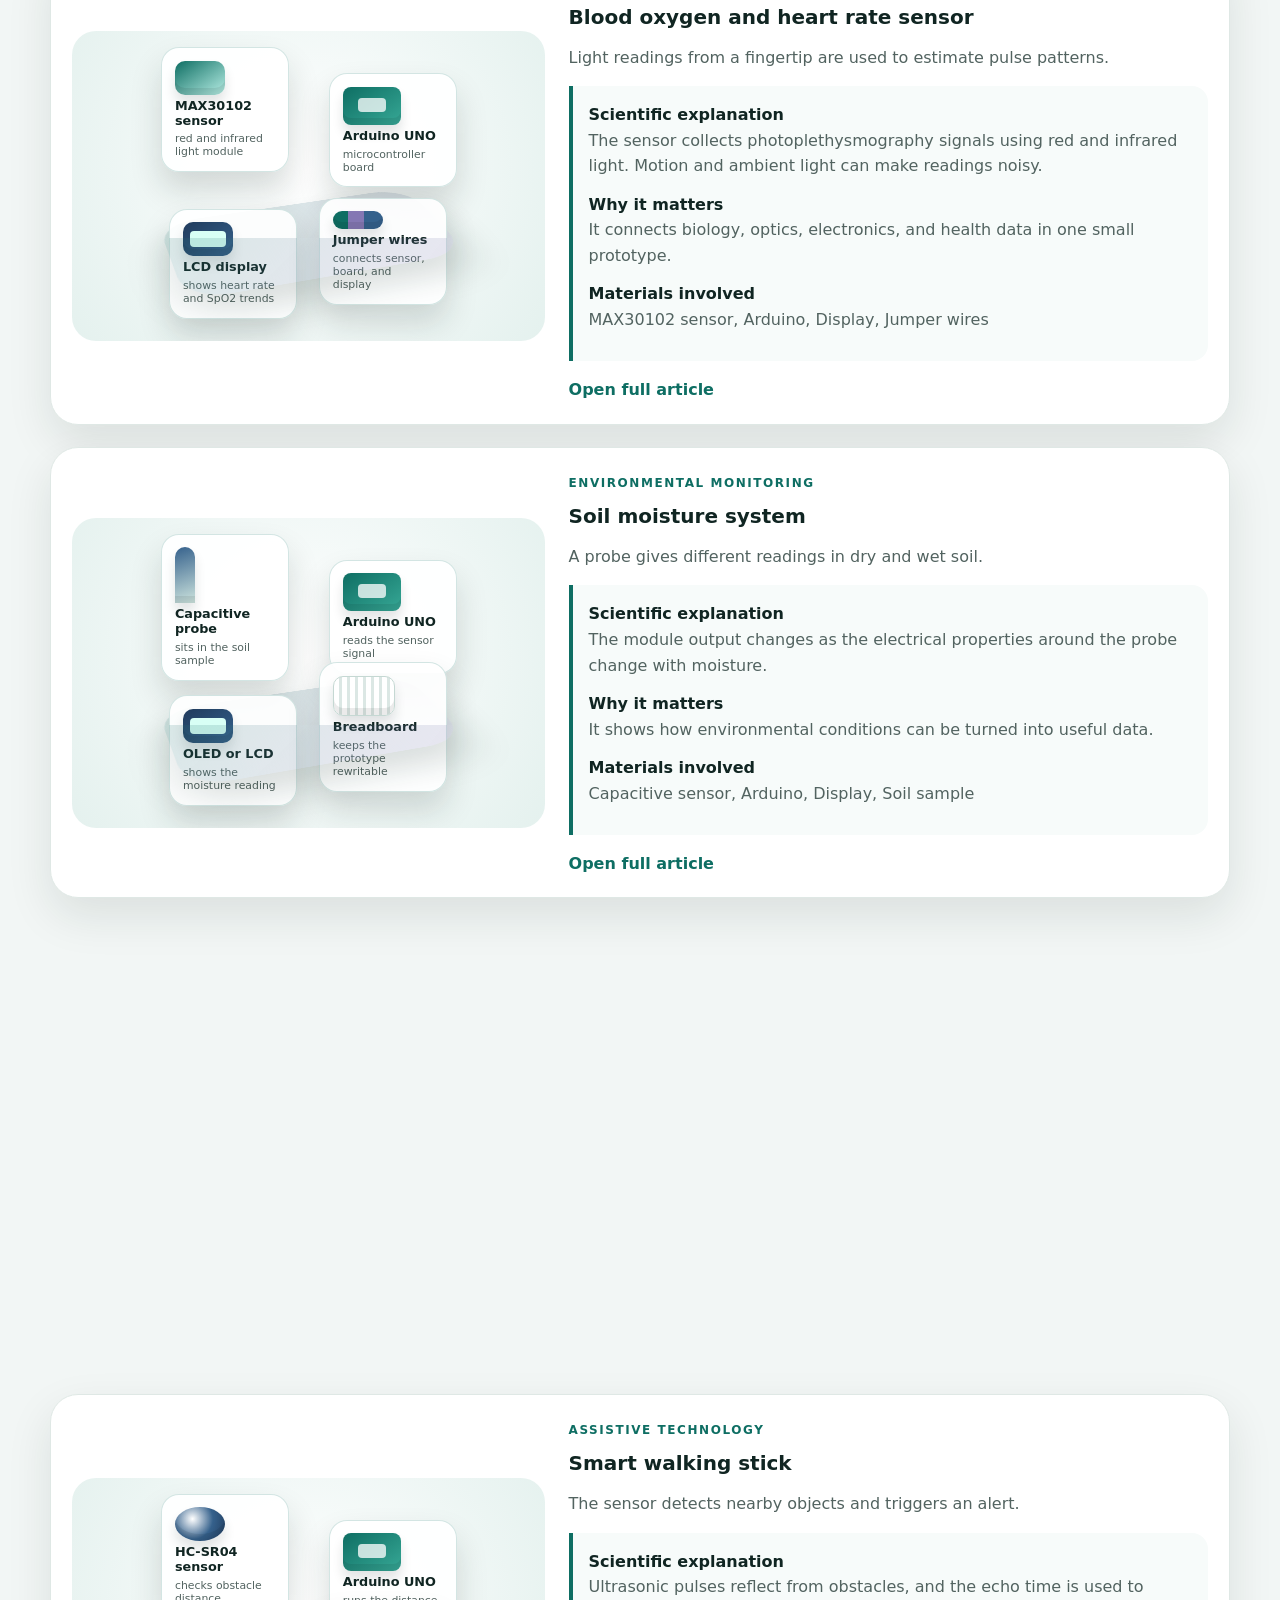
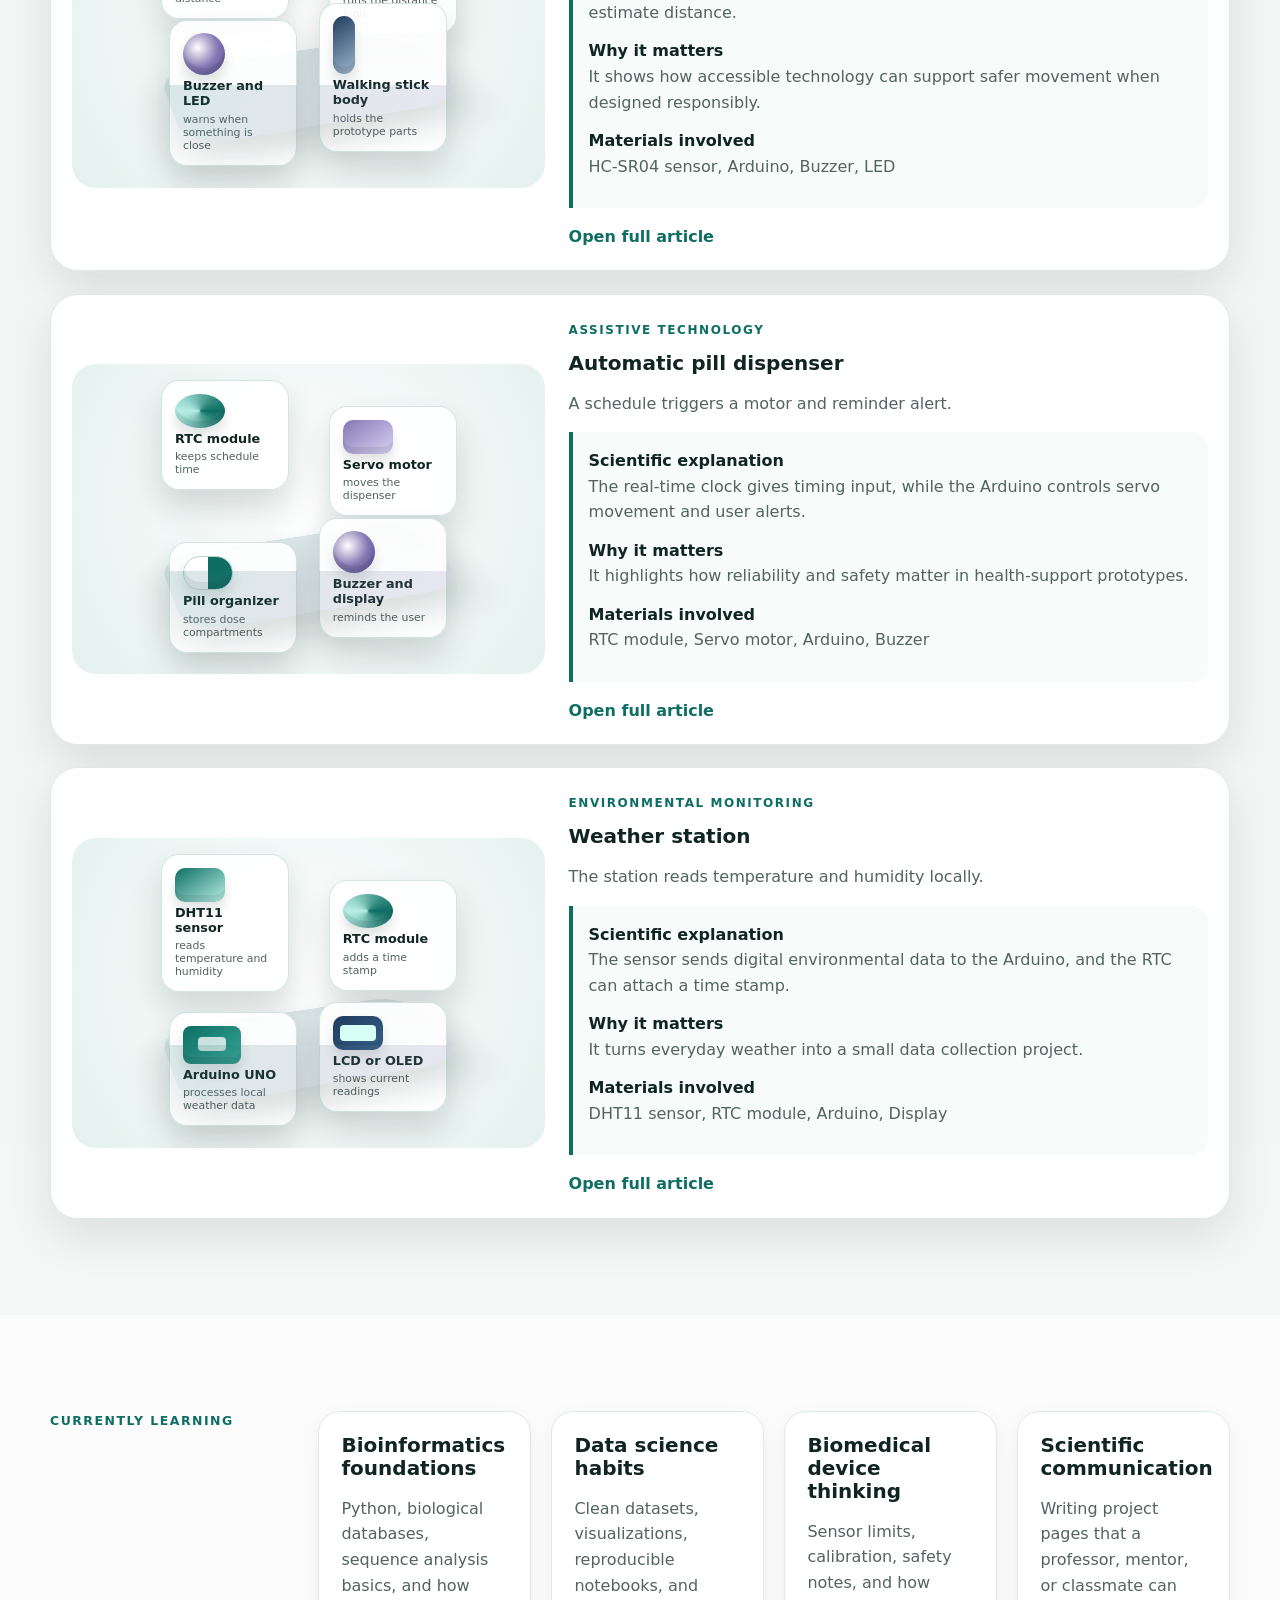
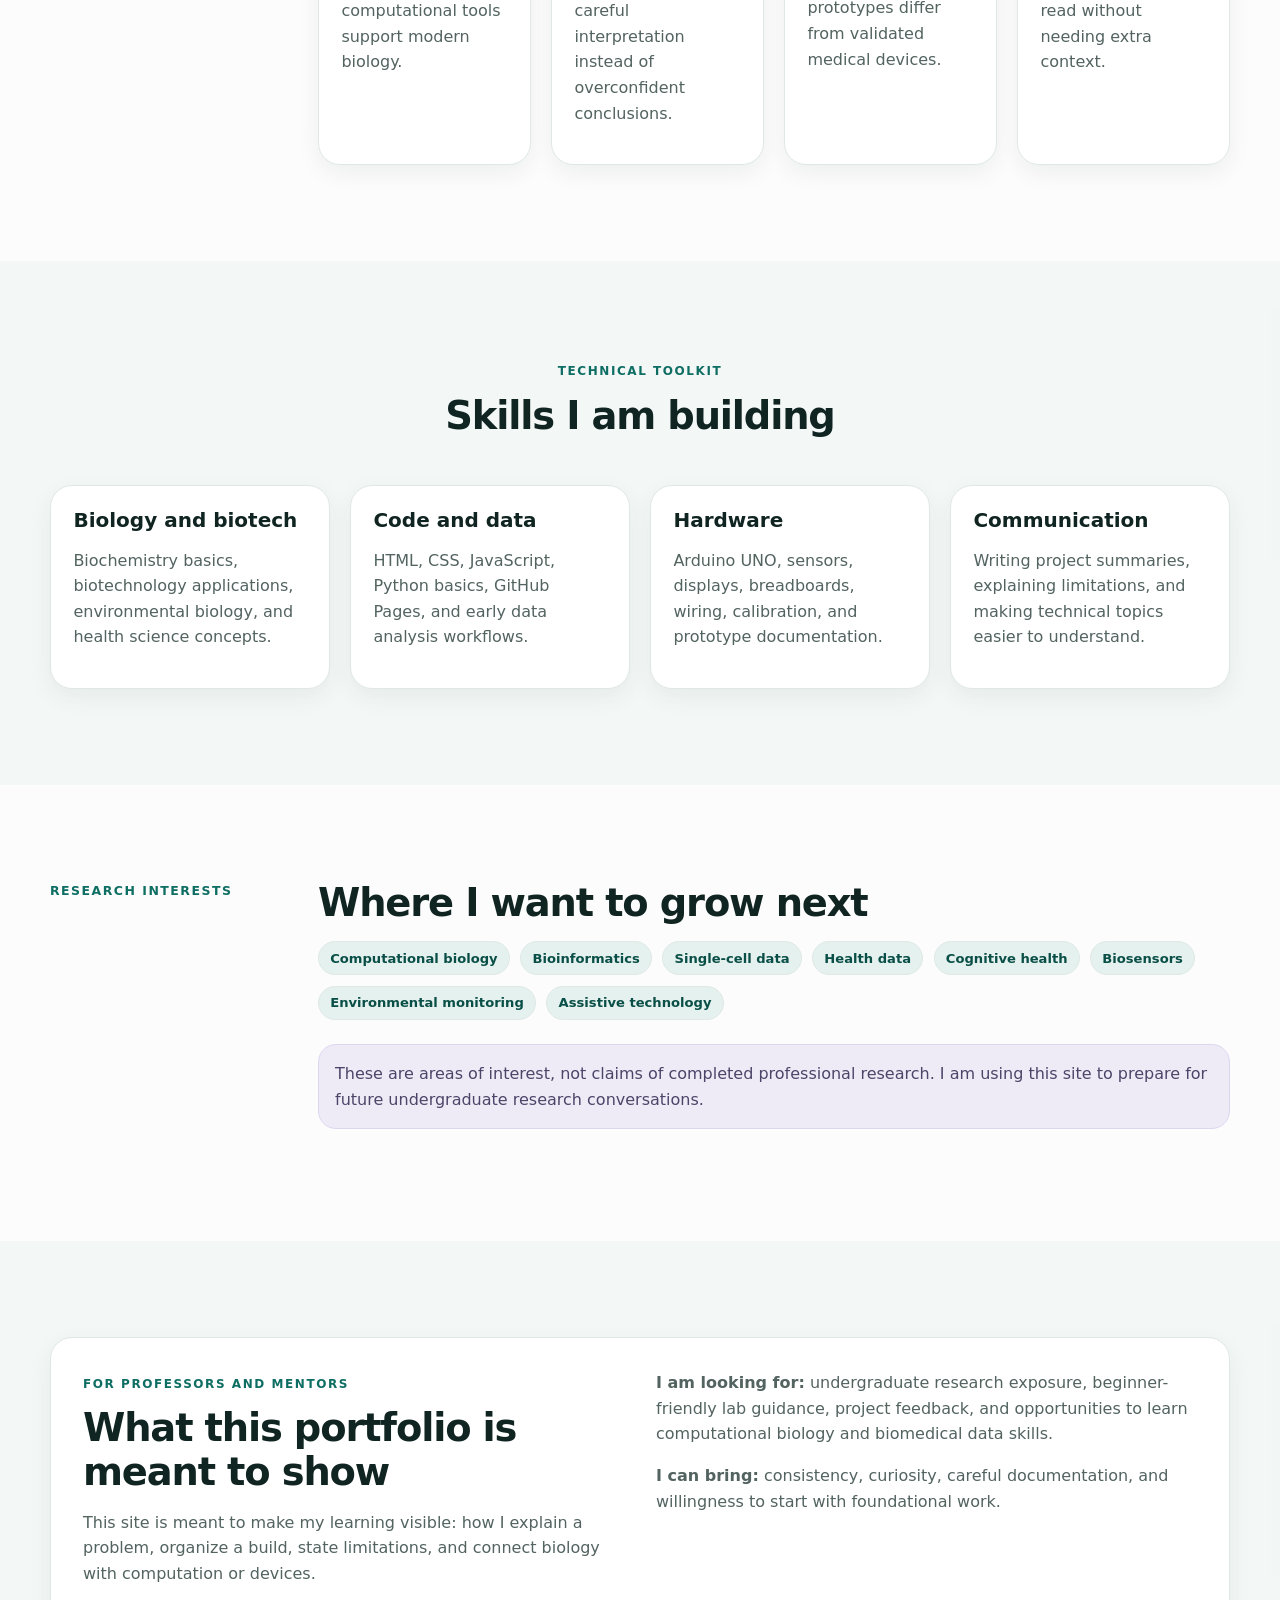
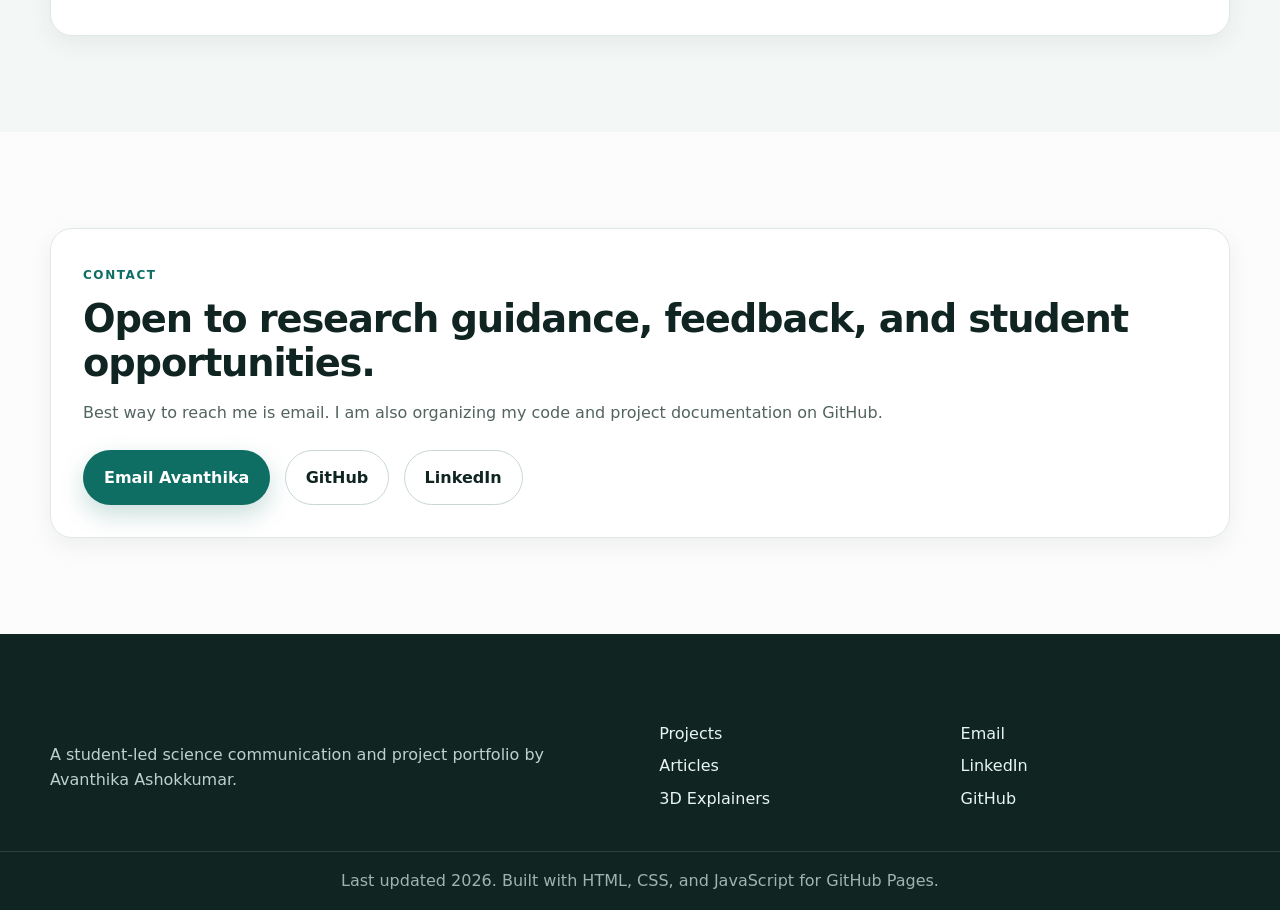
==== commit 7ab76011: "index.html" ====
--- a/index.html
+++ b/index.html
@@ -53,7 +53,7 @@
       <aside class="profile-card reveal" aria-label="Profile summary">
         <div class="initials-mark" aria-hidden="true">AA</div>
         <h2>Avanthika Ashokkumar</h2>
-        <p>Incoming Rutgers University New Brunswick undergraduate planning to study Biotechnology and Bioinformatics, with Data Science as a minor interest.</p>
+        <p> A Rutgers University, New Brunswick, undergraduate planning to study Biotechnology and Bioinformatics, with Data Science as a minor interest.</p>
         <ul class="profile-list">
           <li>Biotechnology and bioinformatics</li>
           <li>Arduino biomedical prototypes</li>
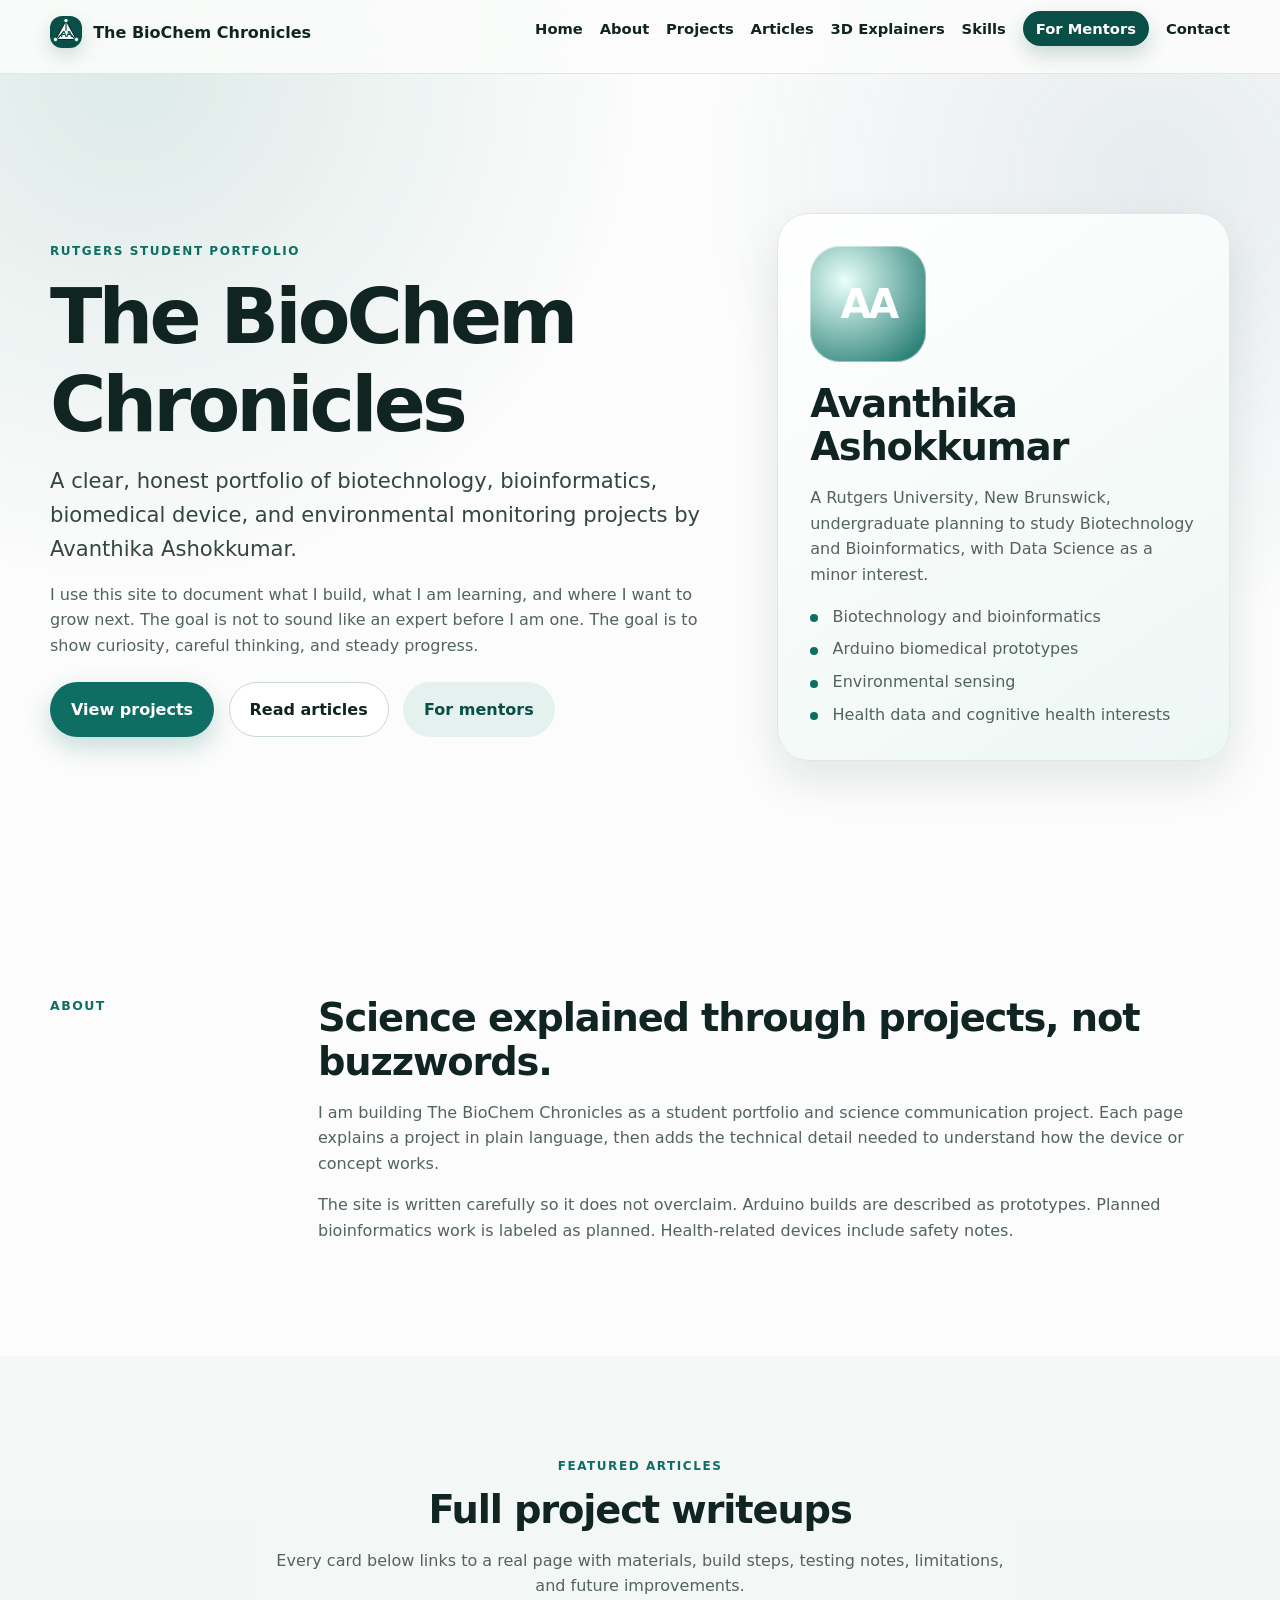
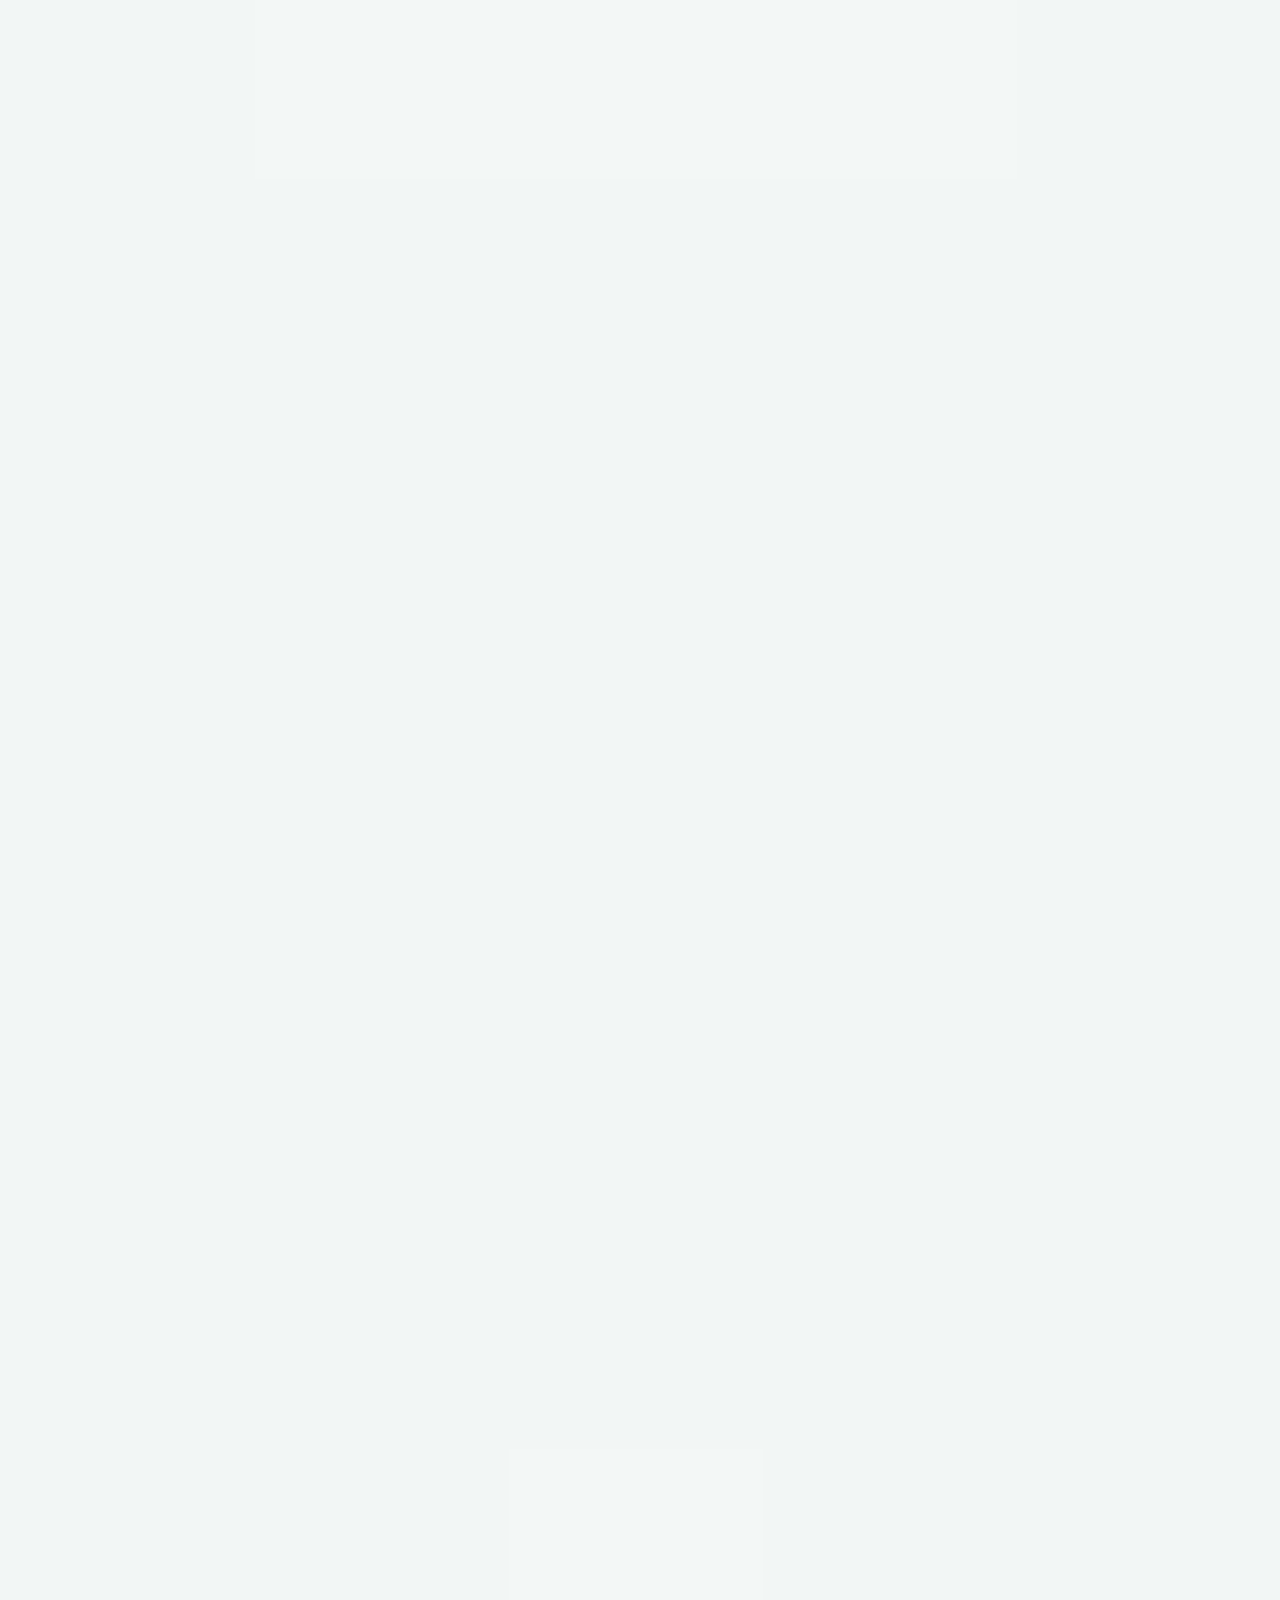
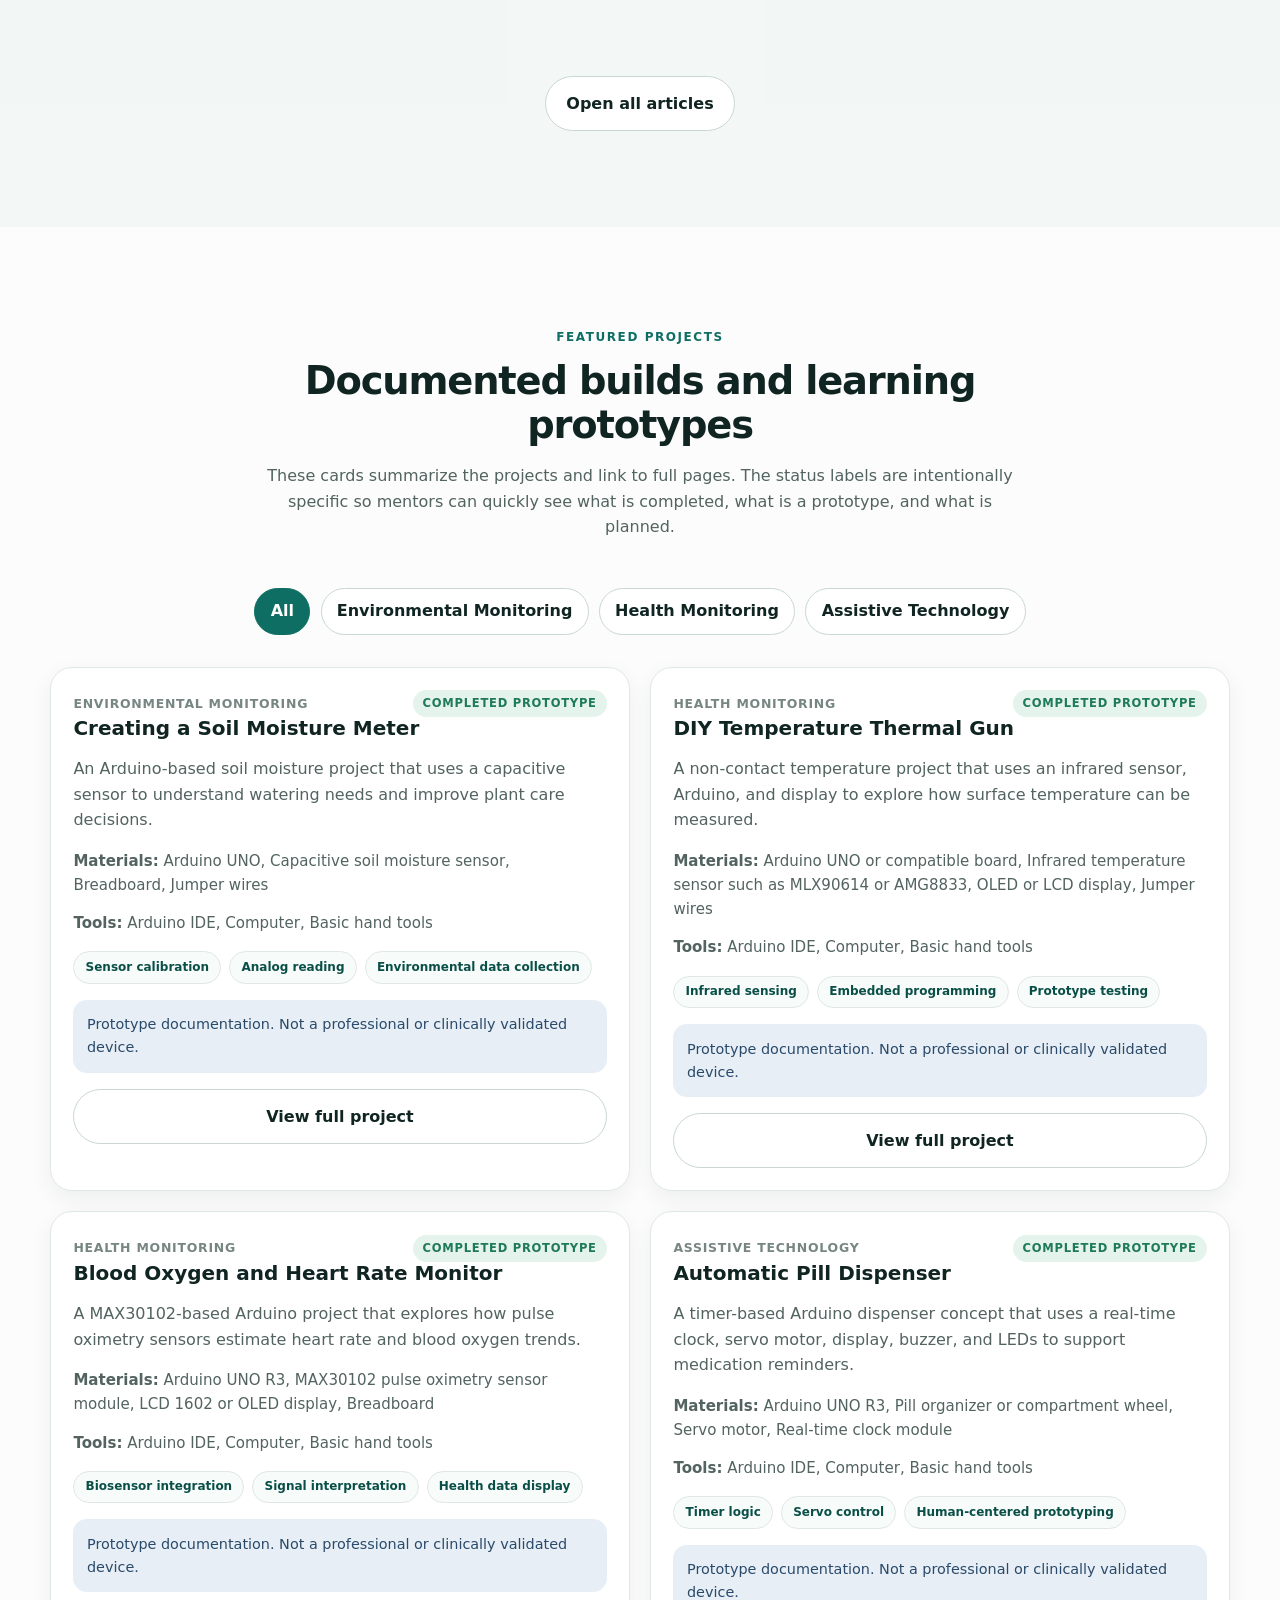
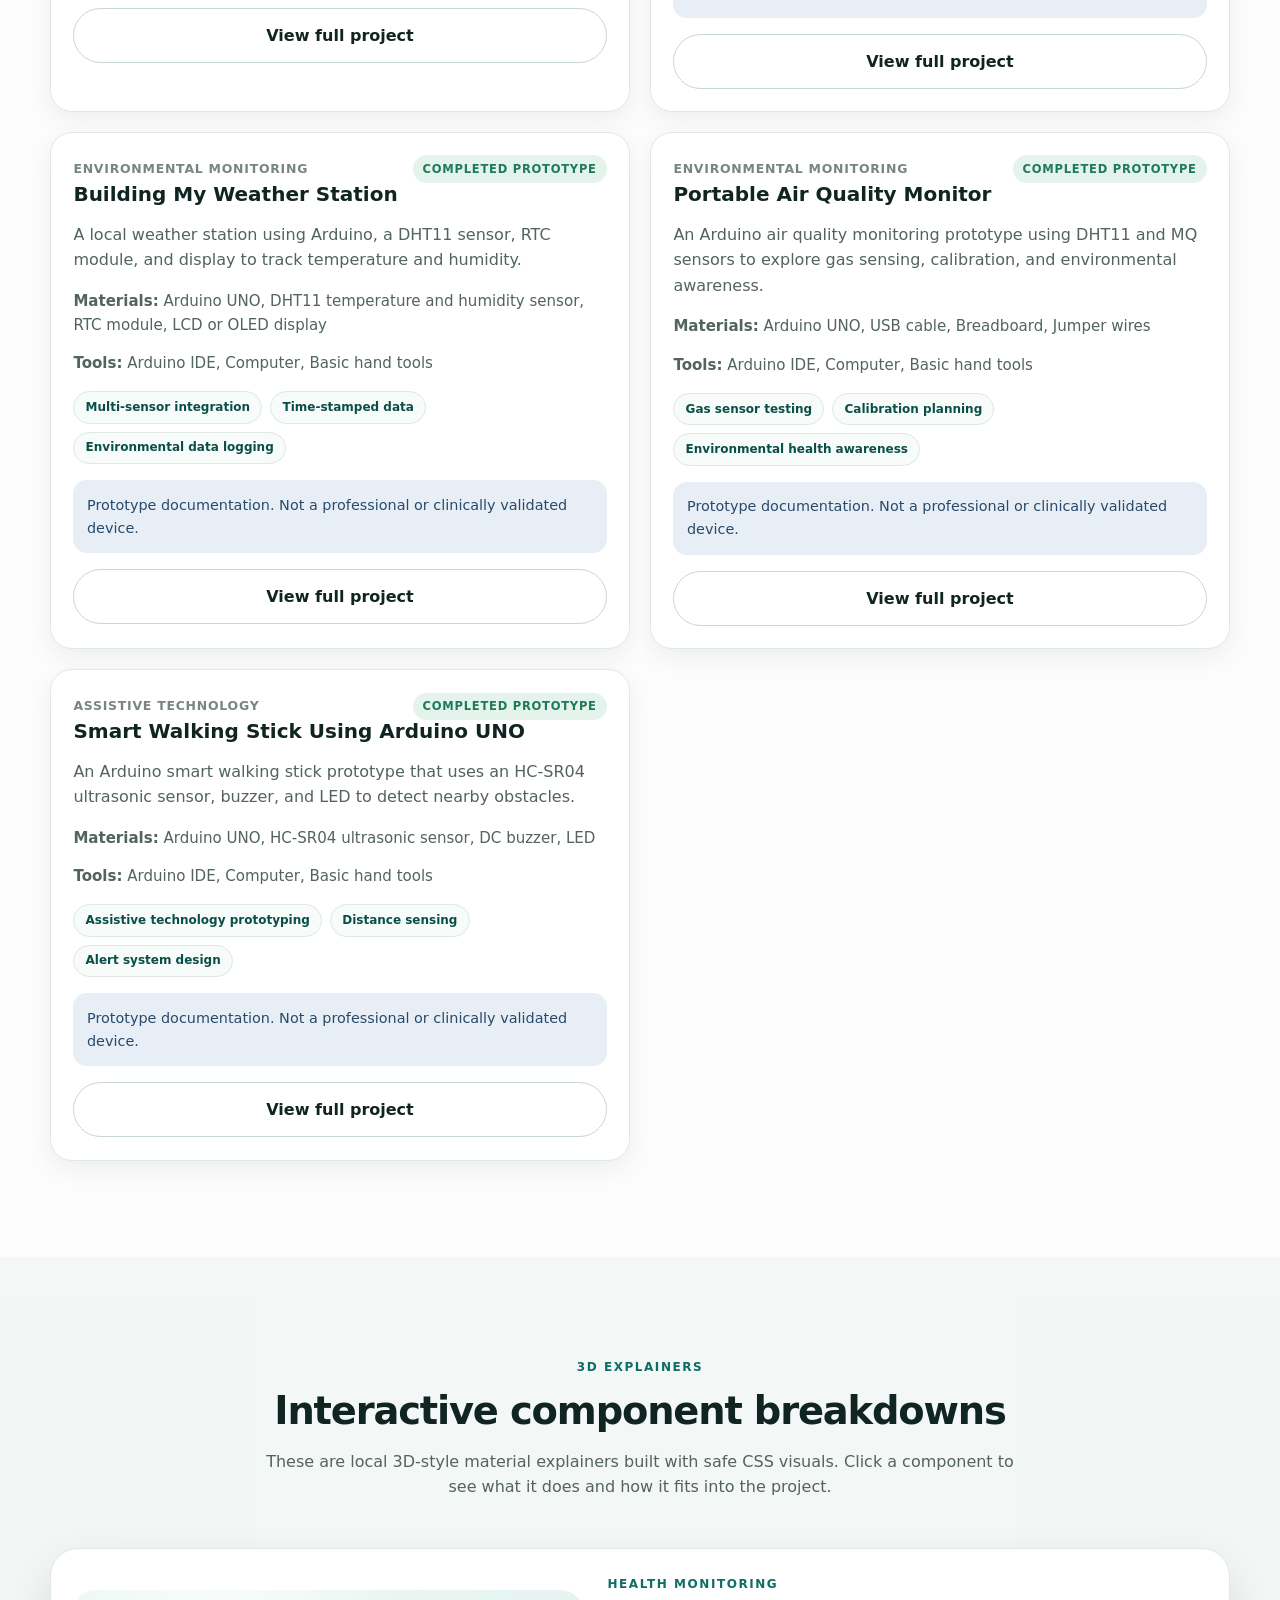
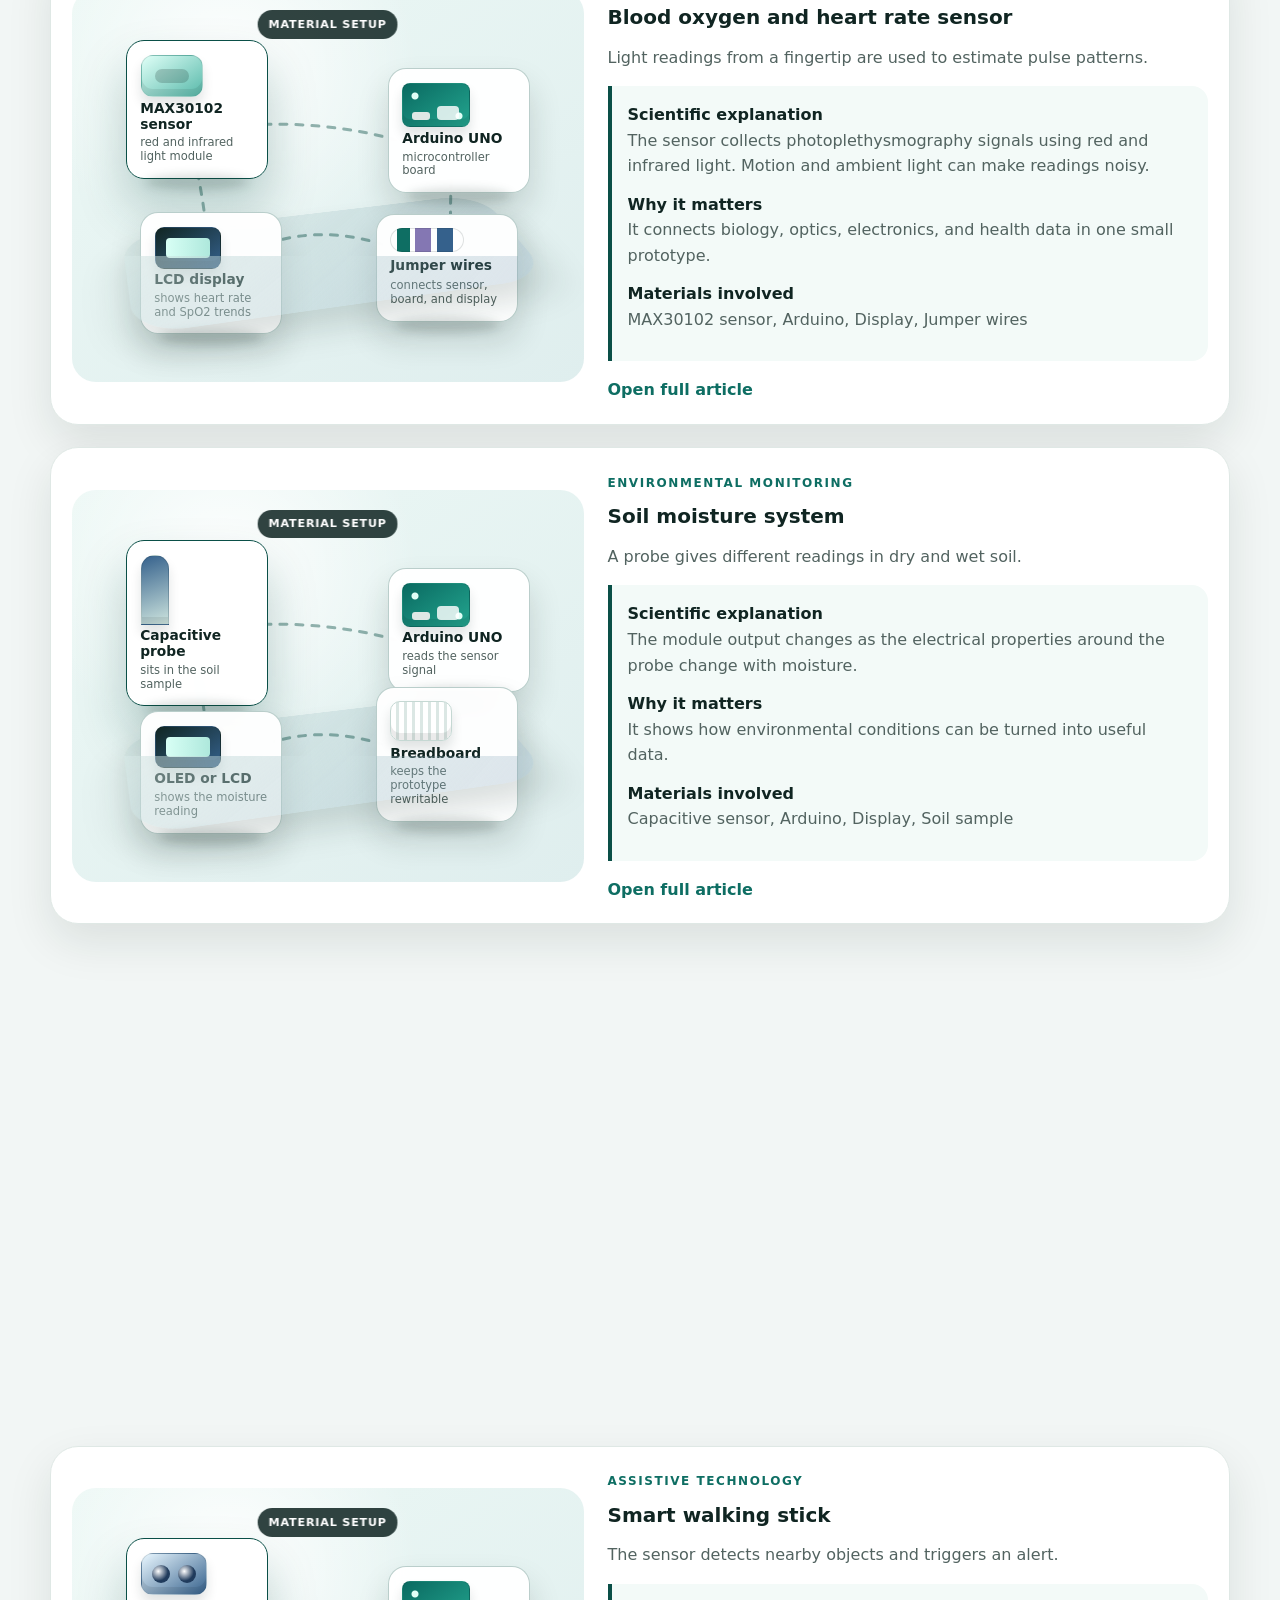
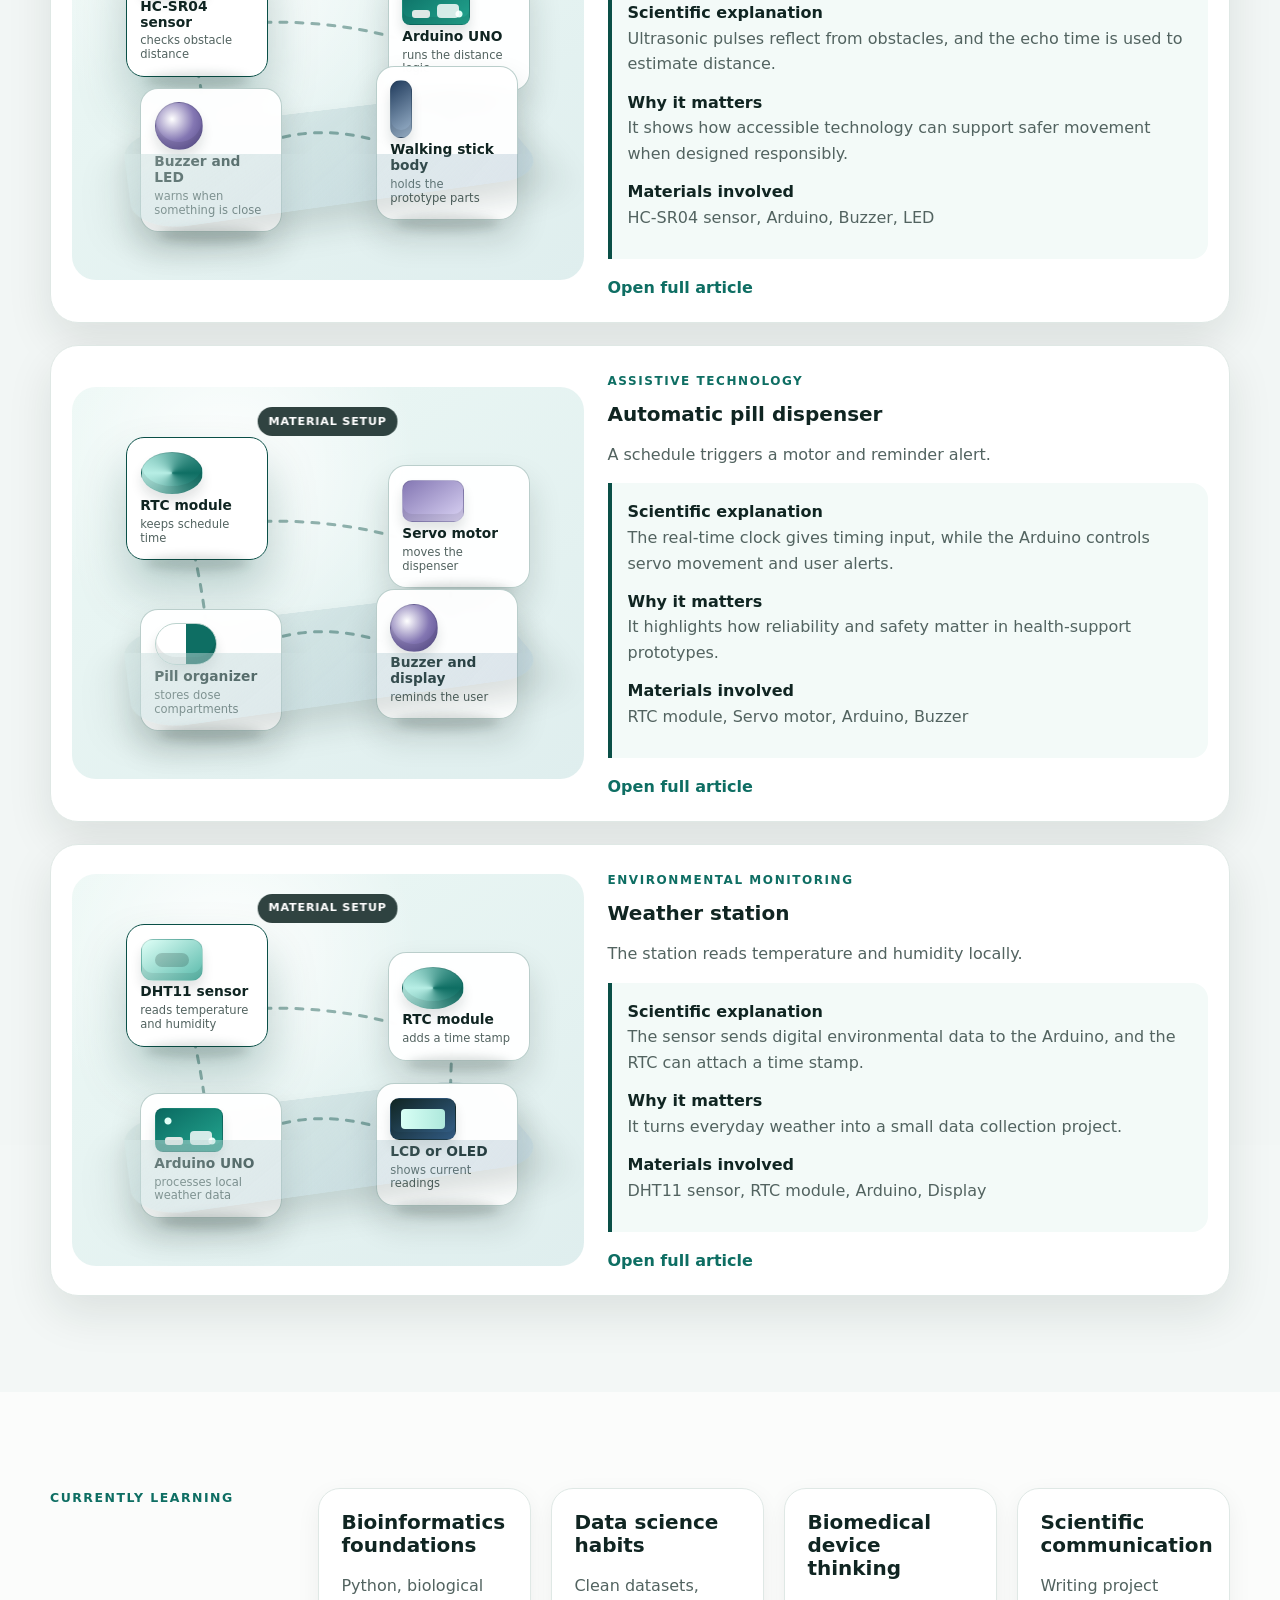
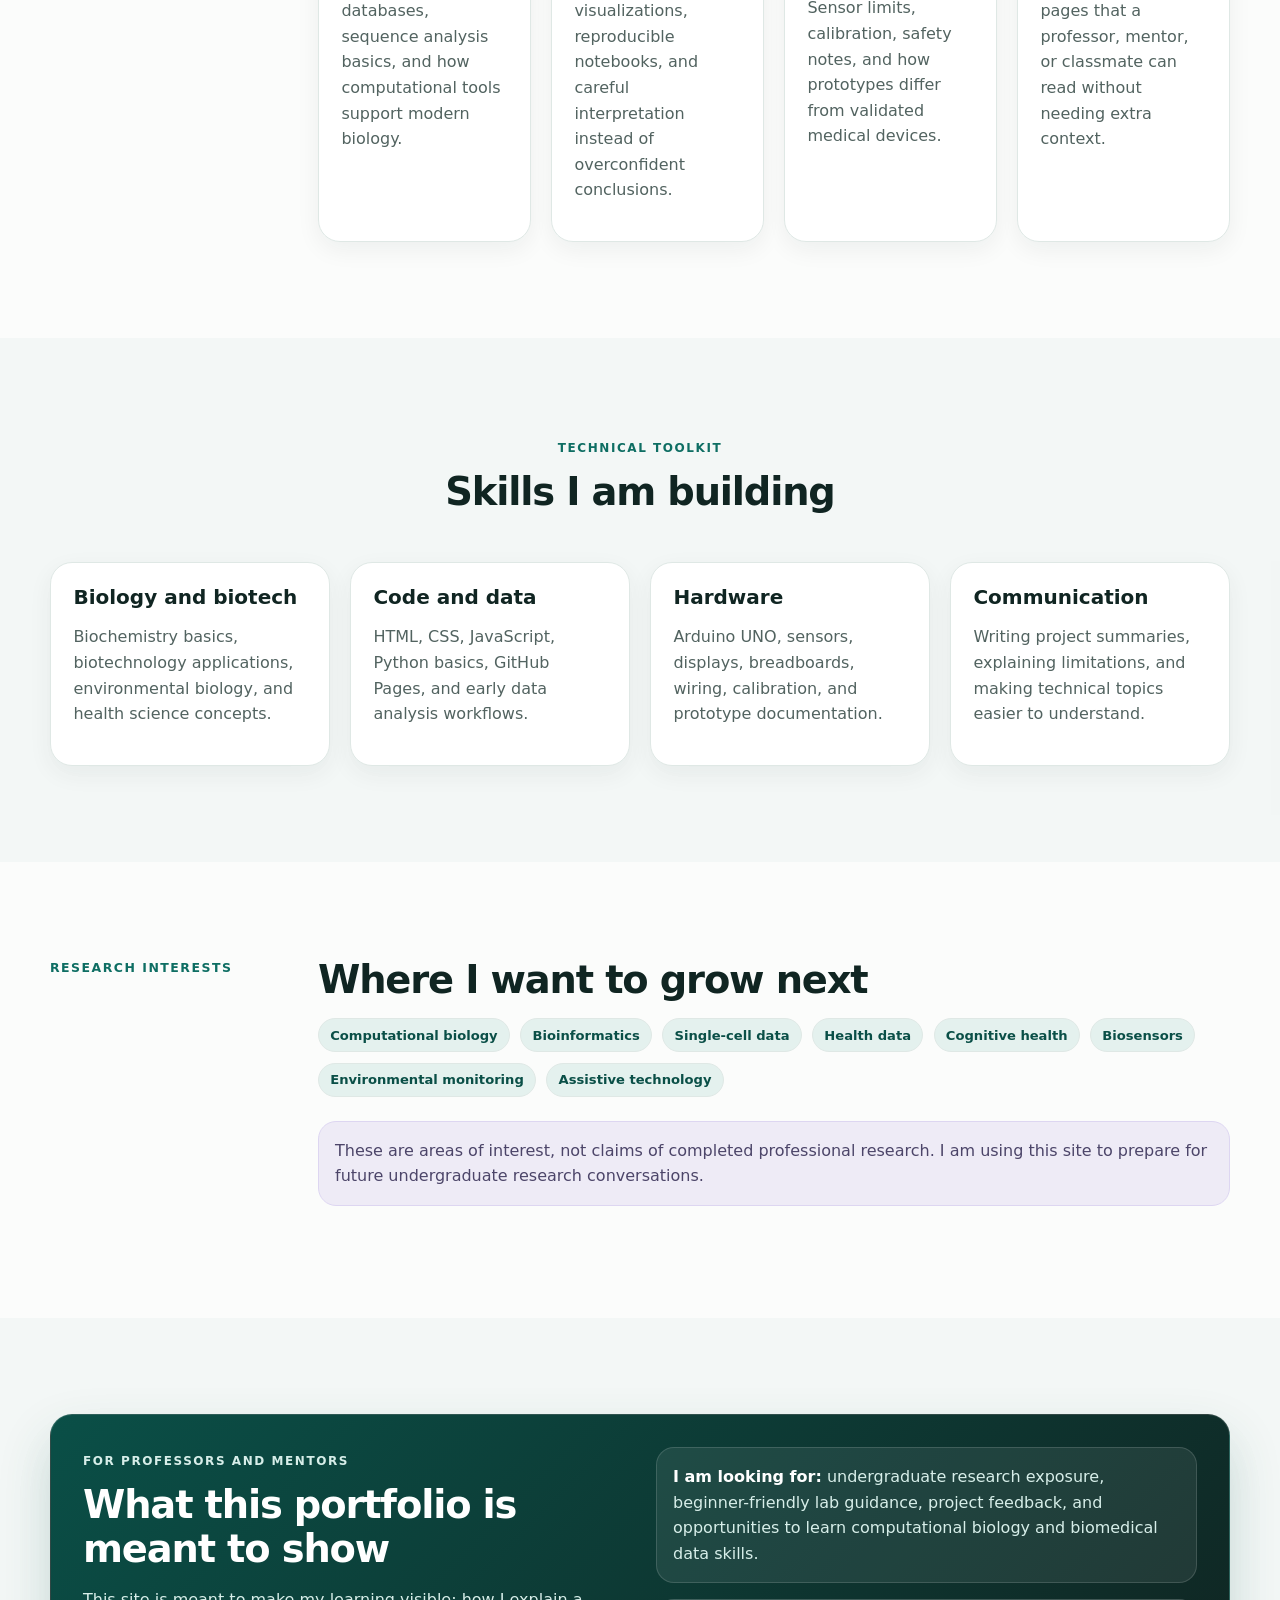
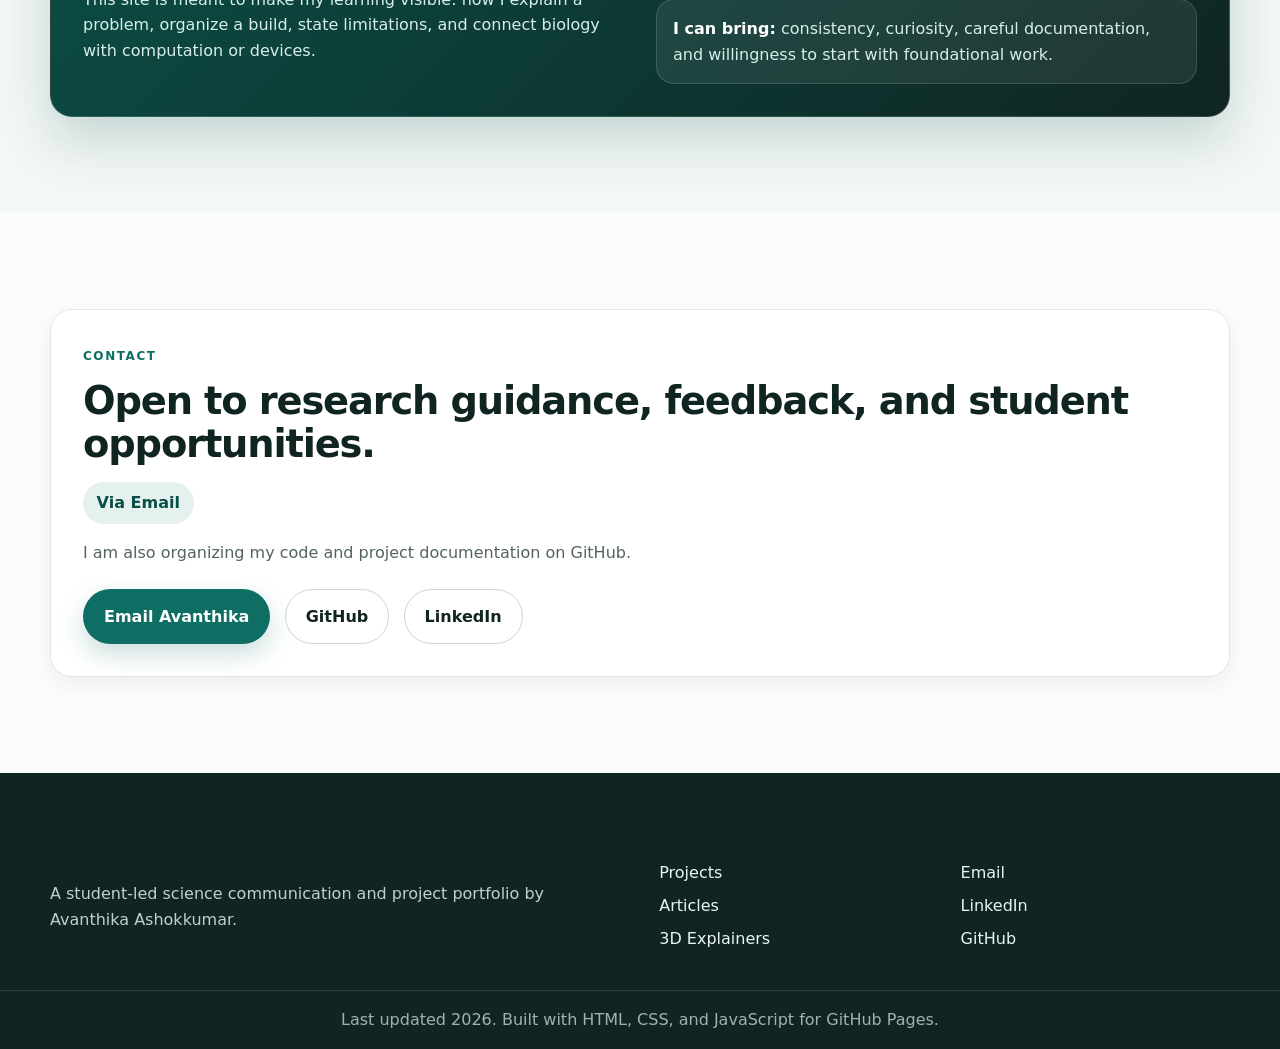
==== commit 4a709e40: "Apply feedback fixes" ====
--- a/index.html
+++ b/index.html
@@ -168,10 +168,11 @@
     <div class="container contact-card">
       <p class="eyebrow">Contact</p>
       <h2>Open to research guidance, feedback, and student opportunities.</h2>
-      <p>Best way to reach me is email. I am also organizing my code and project documentation on GitHub.</p>
+      <p class="contact-preference">Via Email</p>
+      <p>I am also organizing my code and project documentation on GitHub.</p>
       <div class="hero-actions">
         <a class="btn btn-primary" href="mailto:avanthika.ashokkumar@gmail.com">Email Avanthika</a>
-        <a class="btn btn-secondary" href="https://github.com/avanthikaashokkumar-ui" target="_blank" rel="noopener">GitHub</a>
+        <a class="btn btn-secondary" href="https://github.com/avanthikaashokkumar" target="_blank" rel="noopener">GitHub</a>
         <a class="btn btn-secondary" href="https://linkedin.com/in/avanthika-ashokkumar-819445342" target="_blank" rel="noopener">LinkedIn</a>
       </div>
     </div>
@@ -196,7 +197,7 @@
       <ul>
         <li><a href="mailto:avanthika.ashokkumar@gmail.com">Email</a></li>
         <li><a href="https://linkedin.com/in/avanthika-ashokkumar-819445342" target="_blank" rel="noopener">LinkedIn</a></li>
-        <li><a href="https://github.com/avanthikaashokkumar-ui" target="_blank" rel="noopener">GitHub</a></li>
+        <li><a href="https://github.com/avanthikaashokkumar" target="_blank" rel="noopener">GitHub</a></li>
       </ul>
     </div>
   </div>
--- a/styles.css
+++ b/styles.css
@@ -228,3 +228,362 @@
   .model-stage { width: 250px; height: 250px; }
   .hotspot { font-size: 0.68rem; padding: 0.38rem 0.55rem; }
 }
+
+
+/* Feedback polish update: clearer flowcharts, stronger mentor tab, and better material explainers */
+.nav-brand img {
+  border-radius: 12px;
+  box-shadow: 0 7px 18px rgba(10, 79, 71, 0.18);
+}
+
+.nav-links a[href$="#mentors"] {
+  background: #0a4f47;
+  color: #ffffff;
+  padding: 0.54rem 0.82rem;
+  border-radius: 999px;
+  box-shadow: 0 9px 20px rgba(10, 79, 71, 0.2);
+}
+
+.nav-links a[href$="#mentors"]:hover,
+.nav-links a[href$="#mentors"]:focus-visible {
+  background: #073d38;
+  color: #ffffff;
+}
+
+.mentor-panel {
+  background: linear-gradient(135deg, #0a4f47, #102522);
+  border-color: rgba(255, 255, 255, 0.14);
+  box-shadow: 0 24px 52px rgba(10, 79, 71, 0.2);
+}
+
+.mentor-panel h2,
+.mentor-panel strong {
+  color: #ffffff;
+}
+
+.mentor-panel p,
+.mentor-panel .eyebrow {
+  color: #d7eee9;
+}
+
+.mentor-list {
+  display: grid;
+  gap: 1rem;
+}
+
+.mentor-list p {
+  margin: 0;
+  padding: 1rem;
+  border-radius: 18px;
+  background: rgba(255, 255, 255, 0.08);
+  border: 1px solid rgba(255, 255, 255, 0.14);
+}
+
+.contact-card .contact-preference {
+  display: inline-flex;
+  align-items: center;
+  gap: 0.45rem;
+  margin: 0 0 1rem;
+  padding: 0.5rem 0.85rem;
+  border-radius: 999px;
+  background: var(--primary-soft);
+  color: var(--primary-dark);
+  font-weight: 900;
+}
+
+.article-figure {
+  overflow: visible;
+  padding: clamp(0.7rem, 2vw, 1.1rem);
+  background: linear-gradient(180deg, #ffffff, #f6faf9);
+}
+
+.article-figure img {
+  width: 100%;
+  height: auto;
+  max-height: 440px;
+  aspect-ratio: auto;
+  object-fit: contain;
+  border-radius: 18px;
+}
+
+.article-figure figcaption {
+  padding: 0.7rem 0.25rem 0;
+}
+
+.card-cover img {
+  object-fit: contain;
+  padding: 0.6rem;
+  background: #f6faf9;
+}
+
+.explainer-card {
+  grid-template-columns: minmax(340px, 0.92fr) minmax(0, 1.08fr);
+}
+
+.explainer-model {
+  min-height: 390px;
+  padding: 1rem;
+  background:
+    radial-gradient(circle at 30% 20%, rgba(255,255,255,0.95), transparent 12rem),
+    linear-gradient(145deg, #ecf8f5, #dfeeee);
+}
+
+.component-scene {
+  width: min(440px, 92vw);
+  height: 360px;
+  perspective: 1000px;
+}
+
+.component-scene::before {
+  content: "material setup";
+  position: absolute;
+  top: 4px;
+  left: 50%;
+  transform: translateX(-50%);
+  z-index: 4;
+  padding: 0.34rem 0.7rem;
+  border-radius: 999px;
+  background: rgba(16, 37, 34, 0.86);
+  color: #ffffff;
+  font-size: 0.7rem;
+  font-weight: 900;
+  letter-spacing: 0.07em;
+  text-transform: uppercase;
+}
+
+.component-wires-layer {
+  position: absolute;
+  inset: 0;
+  width: 100%;
+  height: 100%;
+  z-index: 1;
+  pointer-events: none;
+}
+
+.component-wires-layer path {
+  fill: none;
+  stroke: rgba(10, 79, 71, 0.42);
+  stroke-width: 3;
+  stroke-linecap: round;
+  stroke-dasharray: 7 9;
+}
+
+.scene-base {
+  left: 5%;
+  right: 5%;
+  bottom: 20px;
+  height: 180px;
+  border-radius: 48px;
+  background:
+    linear-gradient(135deg, rgba(255,255,255,0.46), rgba(255,255,255,0)),
+    linear-gradient(135deg, rgba(14,110,99,0.2), rgba(53,97,140,0.16));
+  transform: rotateX(63deg) rotateZ(-14deg);
+}
+
+.component-object {
+  z-index: 3;
+  width: 142px;
+  min-height: 108px;
+  padding: 0.85rem;
+  border-color: rgba(10, 79, 71, 0.28);
+  background: rgba(255, 255, 255, 0.96);
+  backdrop-filter: blur(8px);
+}
+
+.component-object::after {
+  content: "";
+  position: absolute;
+  left: 18px;
+  right: 18px;
+  bottom: -12px;
+  height: 16px;
+  border-radius: 50%;
+  background: rgba(16, 37, 34, 0.14);
+  filter: blur(4px);
+  z-index: -1;
+}
+
+.component-object.active {
+  border-color: #0a4f47;
+  box-shadow: 0 28px 48px rgba(10, 79, 71, 0.26);
+}
+
+.component-name {
+  font-size: 0.86rem;
+}
+
+.component-detail {
+  font-size: 0.72rem;
+}
+
+.component-1 { top: 42px; left: 18px; }
+.component-2 { top: 62px; right: 18px; }
+.component-3 { bottom: 32px; left: 32px; }
+.component-4 { bottom: 44px; right: 30px; }
+
+.component-shape {
+  position: relative;
+  width: 62px;
+  height: 42px;
+  border: 1px solid rgba(16, 37, 34, 0.13);
+}
+
+.component-board .component-shape {
+  width: 68px;
+  height: 44px;
+  background:
+    radial-gradient(circle at 12px 12px, #e0fff7 0 3px, transparent 4px),
+    radial-gradient(circle at 56px 32px, #e0fff7 0 3px, transparent 4px),
+    linear-gradient(145deg, #0a6a61, #23a58f);
+}
+
+.component-board .component-shape::before {
+  content: "";
+  position: absolute;
+  left: 9px;
+  top: 28px;
+  width: 18px;
+  height: 8px;
+  border-radius: 3px;
+  background: #dfe8e5;
+}
+
+.component-board .component-shape::after {
+  content: "";
+  position: absolute;
+  right: 10px;
+  top: 11px;
+  width: 22px;
+  height: 14px;
+  border-radius: 4px;
+  background: rgba(255,255,255,0.82);
+}
+
+.component-display .component-shape {
+  width: 66px;
+  height: 42px;
+  border-radius: 9px;
+  background: linear-gradient(145deg, #102522, #35618c);
+}
+
+.component-display .component-shape::after {
+  width: 44px;
+  height: 20px;
+  margin: 10px auto;
+  background: linear-gradient(90deg, #d8fff5, #aee8dc);
+}
+
+.component-wires .component-shape {
+  width: 74px;
+  height: 24px;
+  background:
+    linear-gradient(90deg, transparent 0 8%, #0e6e63 8% 26%, transparent 26% 34%, #8477b3 34% 56%, transparent 56% 64%, #35618c 64% 86%, transparent 86% 100%);
+  box-shadow: none;
+}
+
+.component-sensor .component-shape {
+  border-radius: 12px;
+  background: linear-gradient(145deg, #dffff7, #58b9aa);
+}
+
+.component-sensor .component-shape::after {
+  content: "";
+  display: block;
+  width: 34px;
+  height: 14px;
+  margin: 13px auto;
+  border-radius: 999px;
+  background: rgba(16,37,34,0.2);
+}
+
+.component-gas .component-shape,
+.component-ultrasonic .component-shape {
+  width: 66px;
+  height: 42px;
+  border-radius: 12px;
+  background: linear-gradient(145deg, #e9f7ff, #35618c);
+}
+
+.component-ultrasonic .component-shape::before,
+.component-ultrasonic .component-shape::after,
+.component-gas .component-shape::before,
+.component-gas .component-shape::after {
+  content: "";
+  position: absolute;
+  top: 11px;
+  width: 18px;
+  height: 18px;
+  border-radius: 50%;
+  background: radial-gradient(circle at 35% 35%, #fff, #203b5c 58%);
+}
+
+.component-ultrasonic .component-shape::before,
+.component-gas .component-shape::before { left: 10px; }
+.component-ultrasonic .component-shape::after,
+.component-gas .component-shape::after { right: 10px; }
+
+.component-probe .component-shape {
+  width: 28px;
+  height: 70px;
+  border-radius: 999px 999px 8px 8px;
+}
+
+.component-alert .component-shape {
+  width: 48px;
+  height: 48px;
+}
+
+.explainer-detail {
+  border-left-color: #0a4f47;
+  background: #f3faf8;
+}
+
+@media (max-width: 980px) {
+  .explainer-card {
+    grid-template-columns: 1fr;
+  }
+
+  .explainer-model {
+    min-height: 360px;
+  }
+}
+
+@media (max-width: 640px) {
+  .nav-links a[href$="#mentors"] {
+    display: block;
+    padding: 0.85rem;
+    border-radius: 14px;
+  }
+
+  .article-figure {
+    padding: 0.55rem;
+    border-radius: 20px;
+  }
+
+  .article-figure img {
+    max-height: none;
+    border-radius: 14px;
+  }
+
+  .explainer-model {
+    min-height: 430px;
+    overflow: visible;
+  }
+
+  .component-scene {
+    width: 100%;
+    height: 400px;
+    transform: scale(0.92);
+    transform-origin: center;
+  }
+
+  .component-object {
+    width: 132px;
+    min-height: 100px;
+  }
+
+  .component-1 { top: 44px; left: 2px; }
+  .component-2 { top: 78px; right: 2px; }
+  .component-3 { bottom: 38px; left: 10px; }
+  .component-4 { bottom: 34px; right: 8px; }
+}
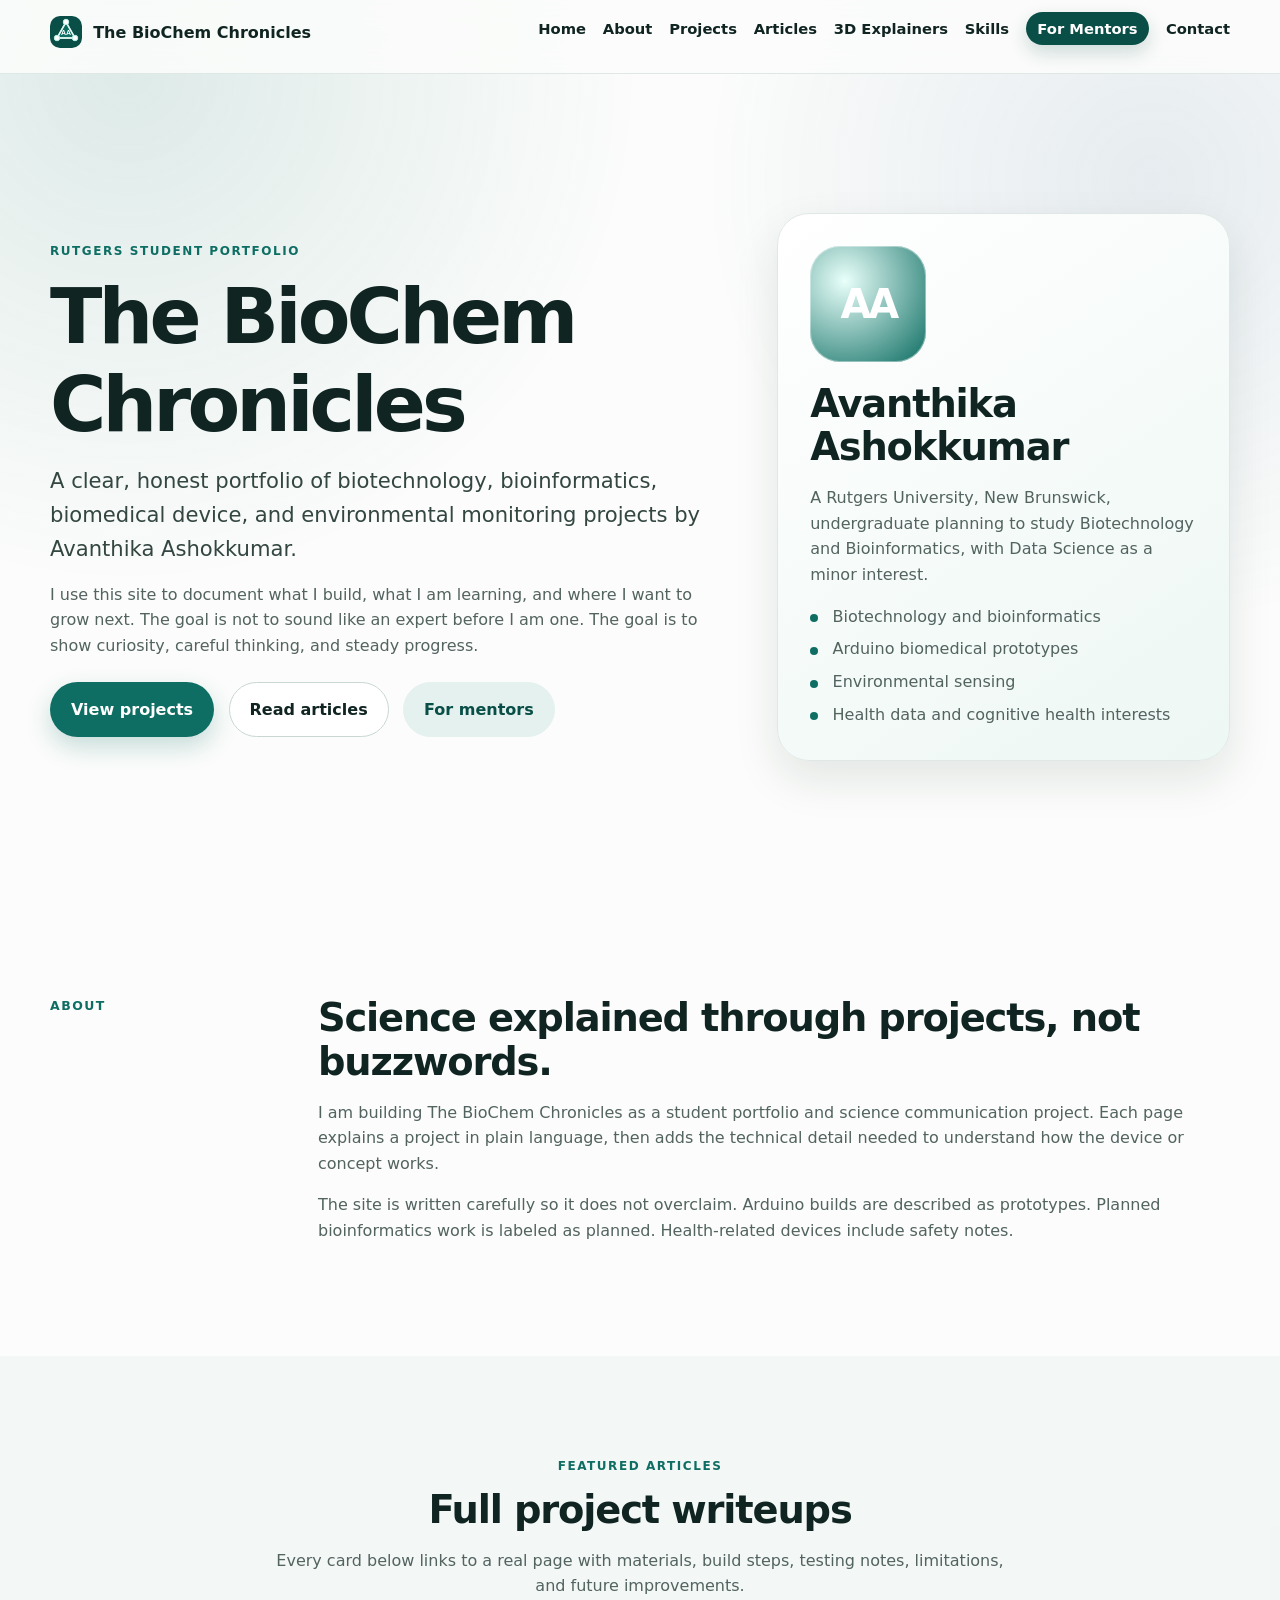
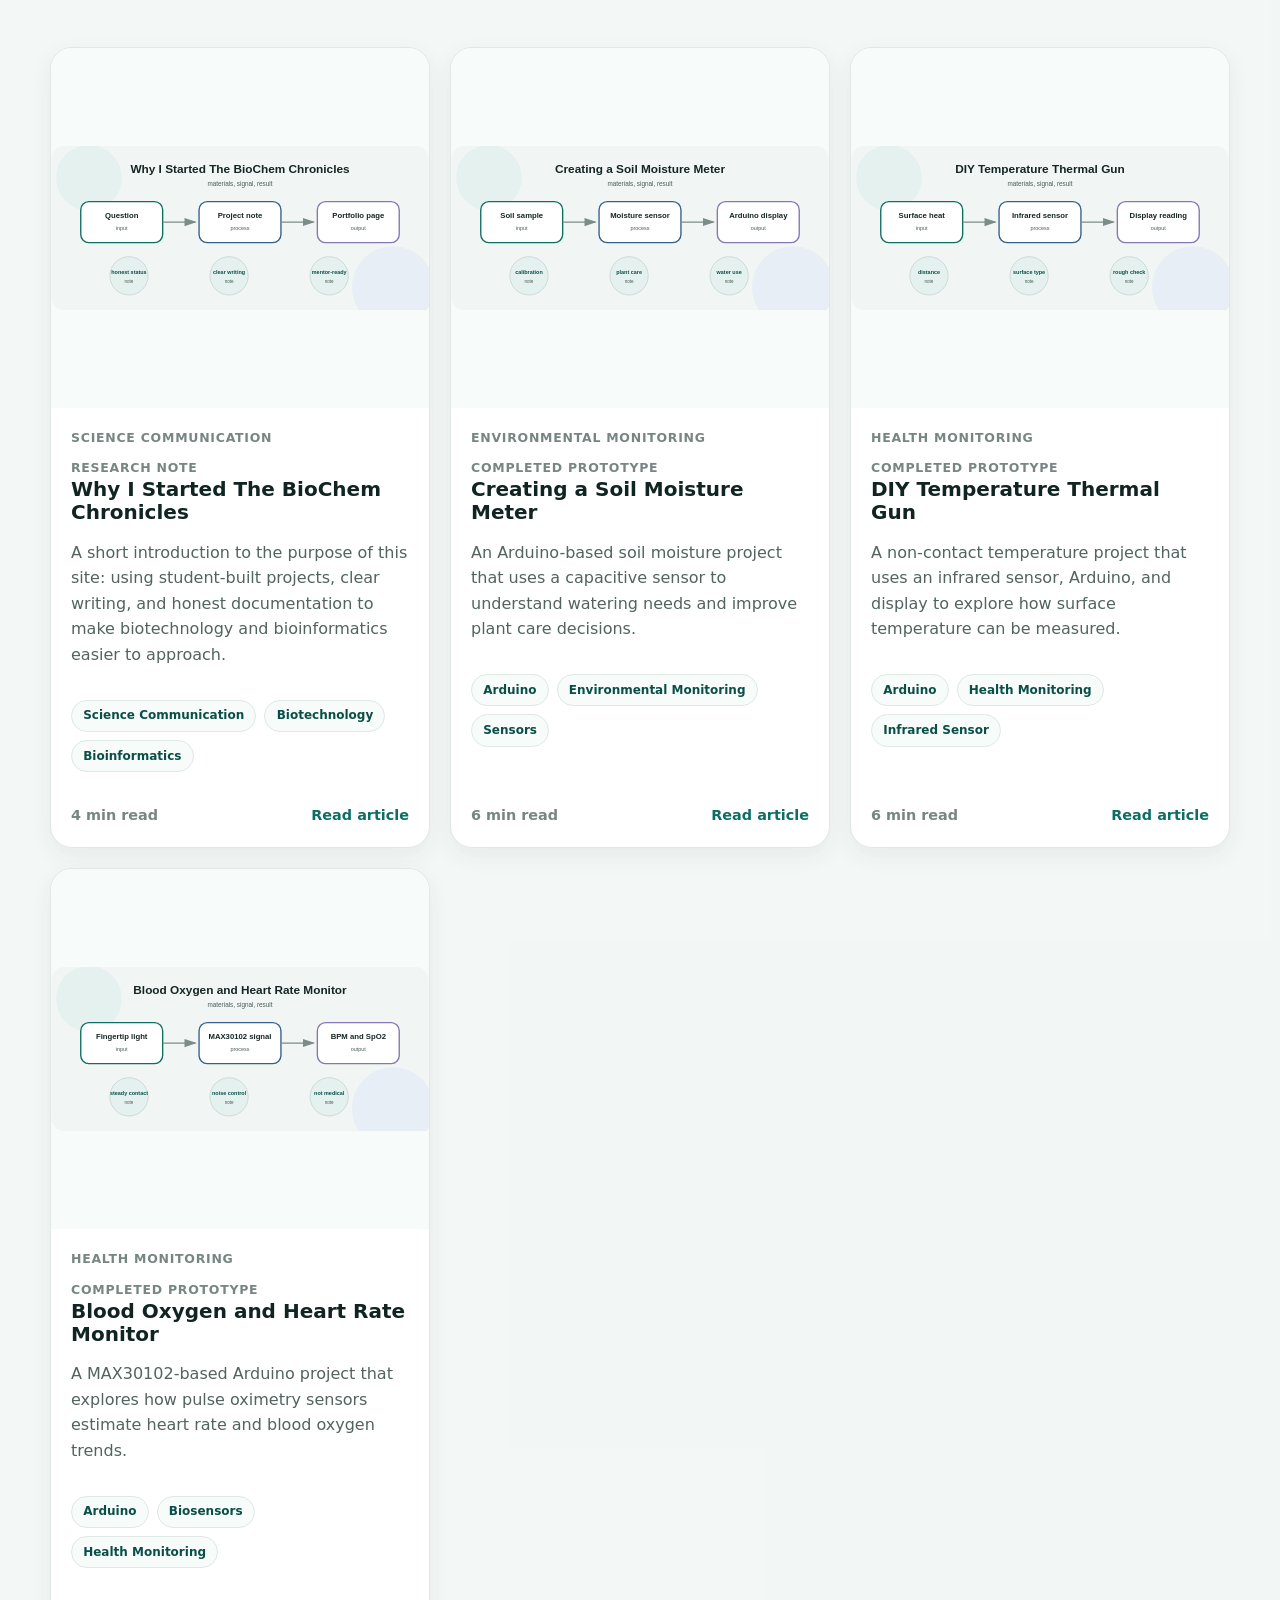
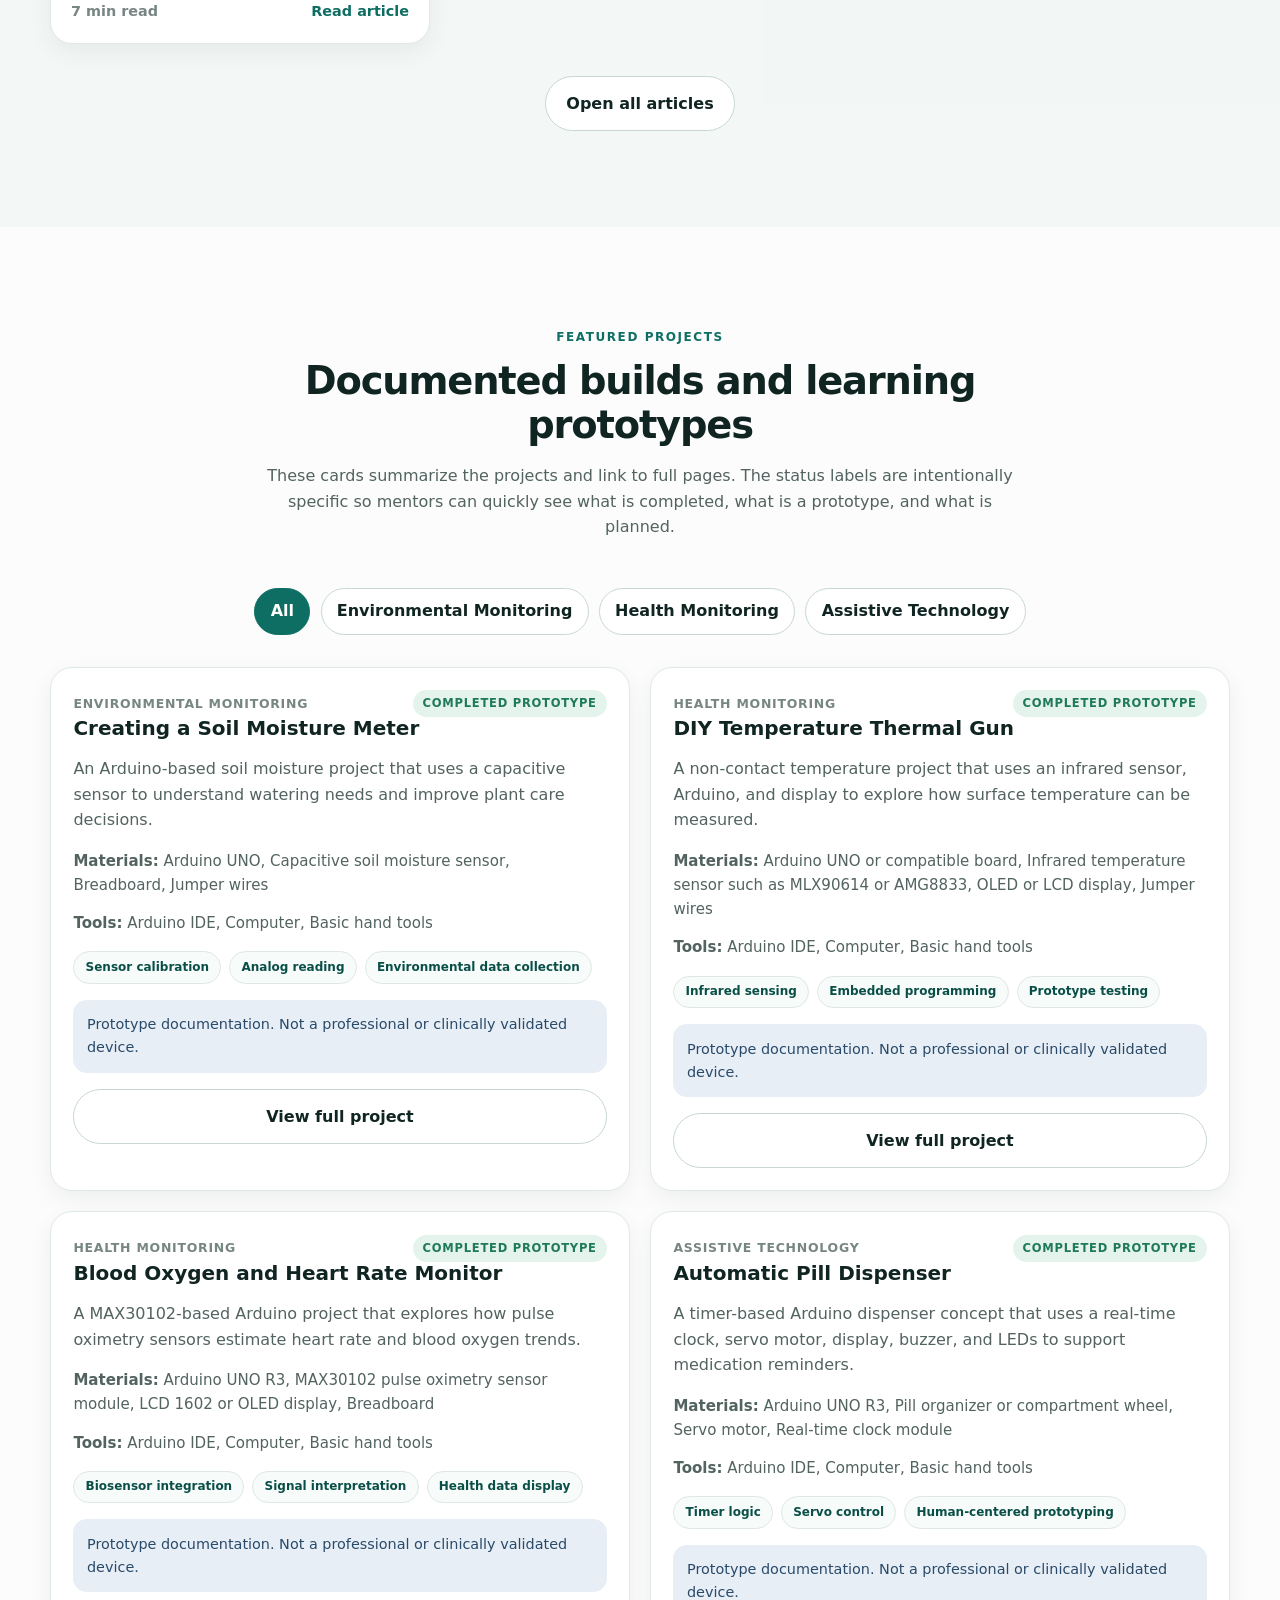
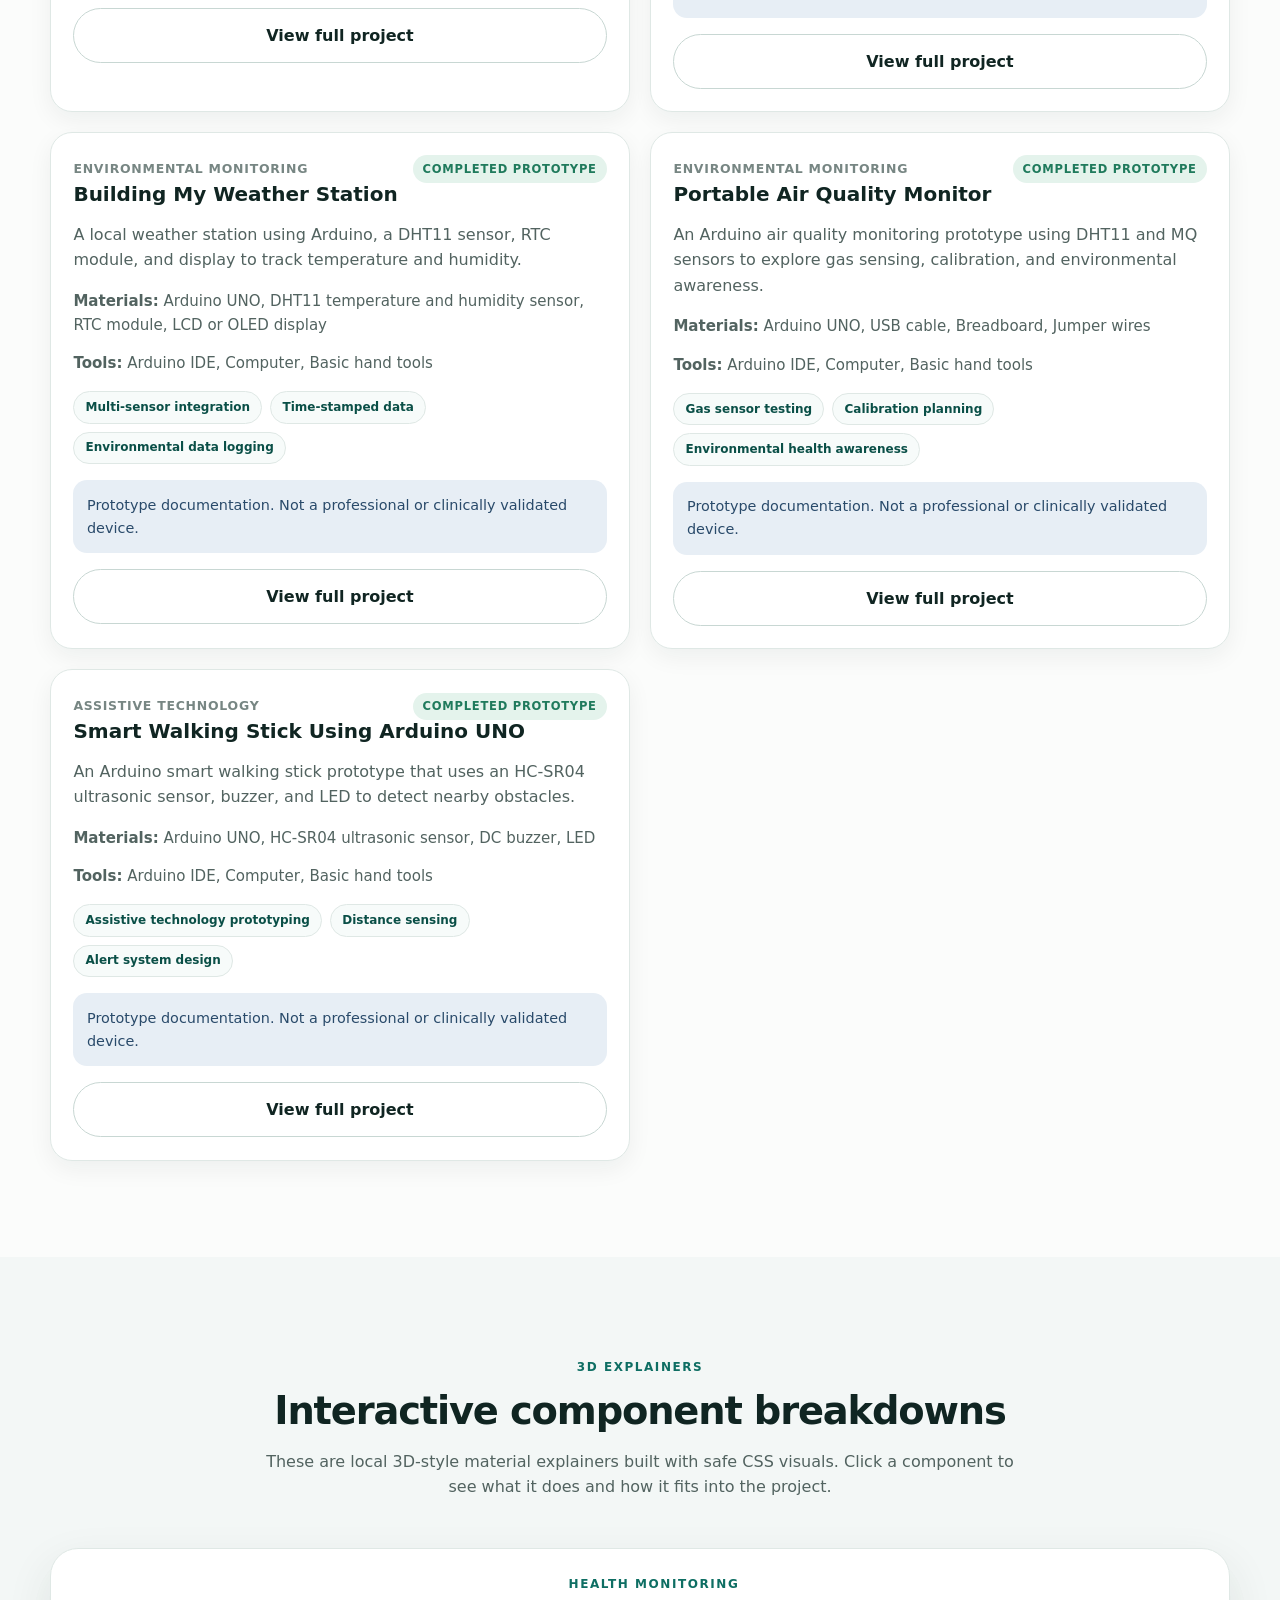
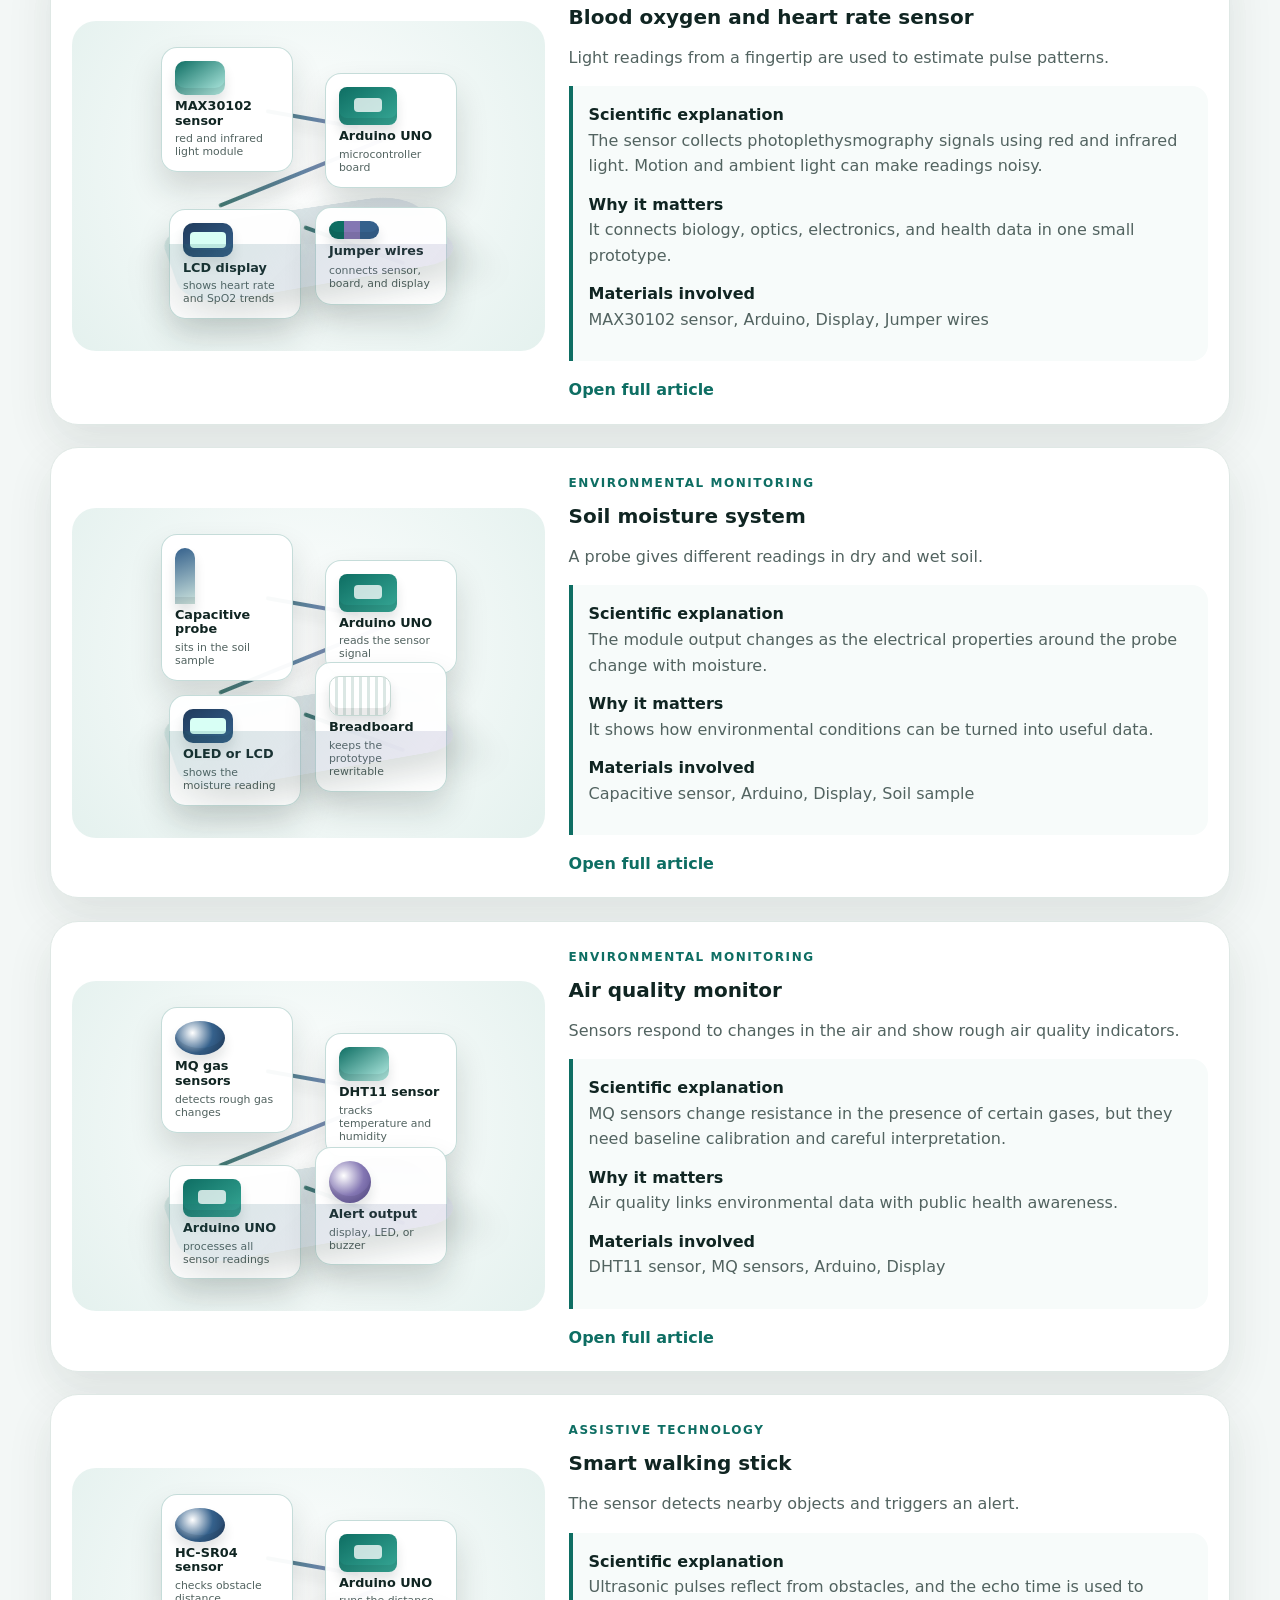
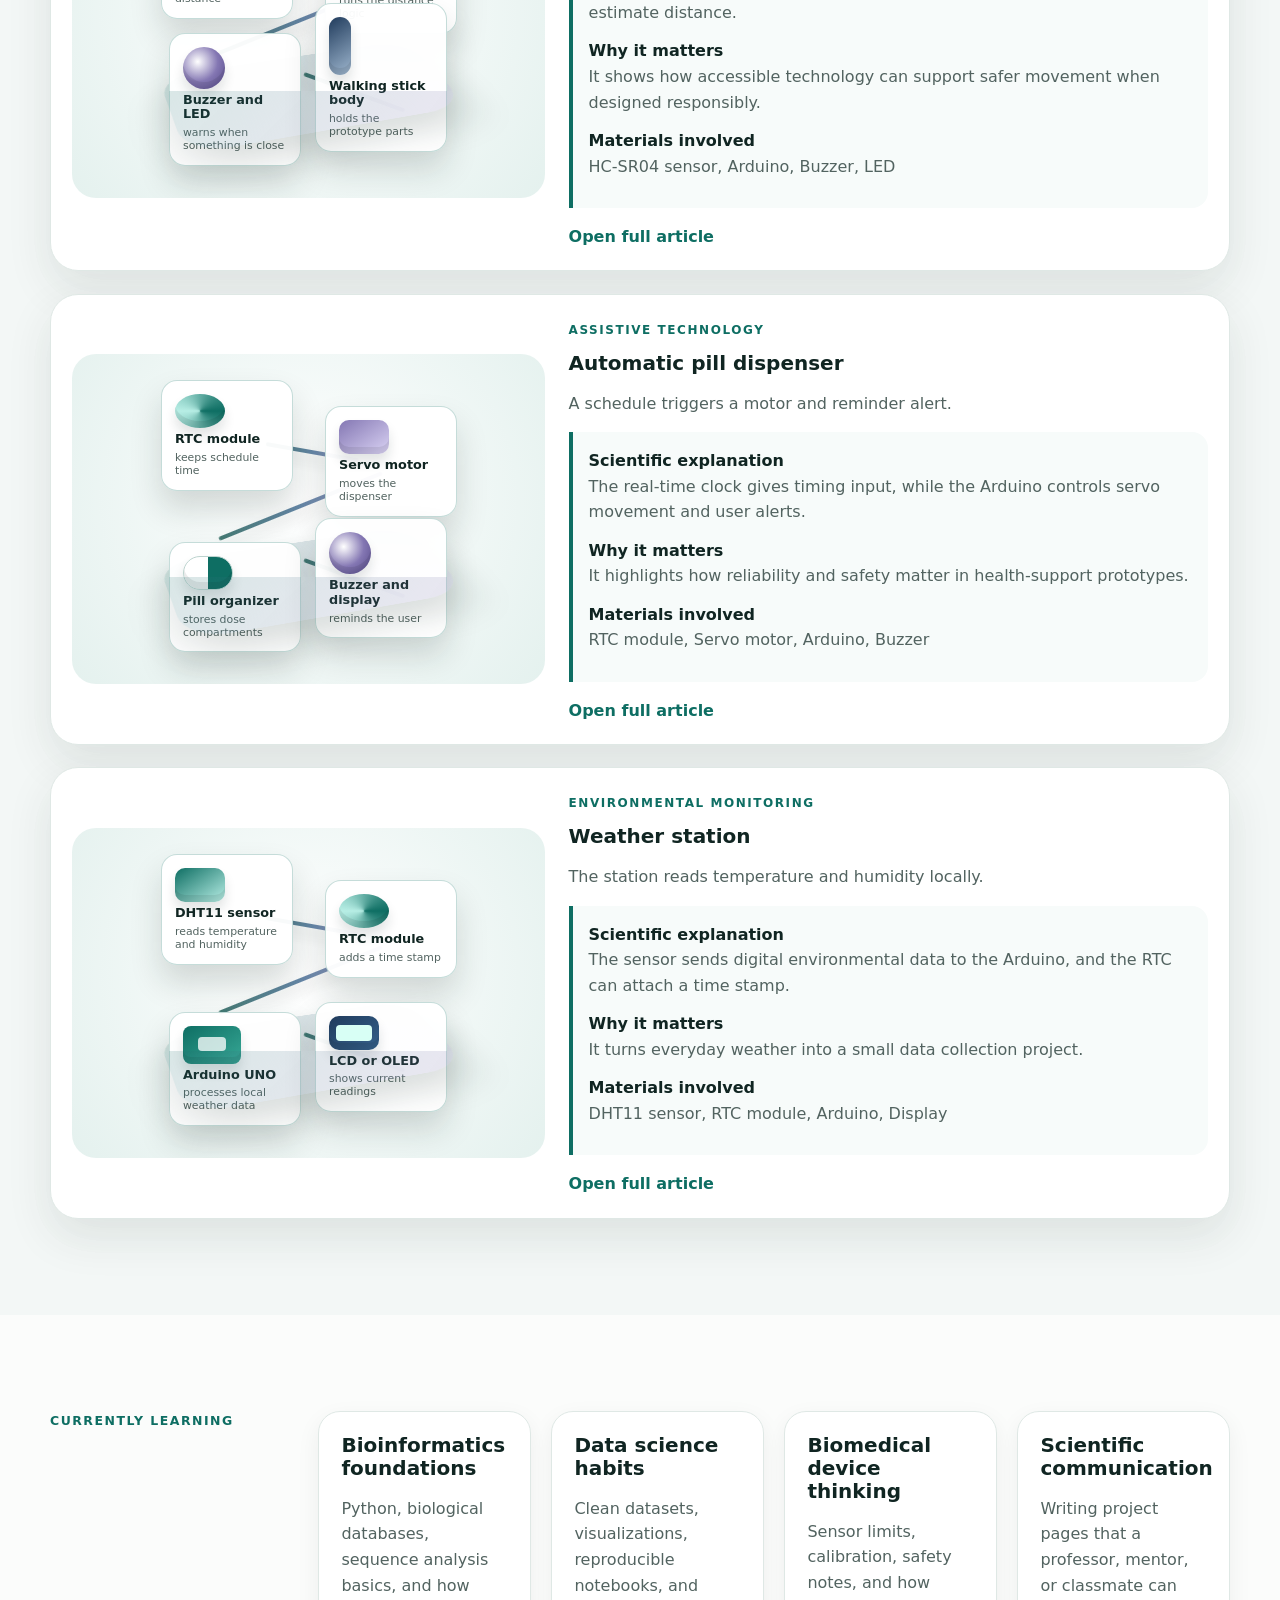
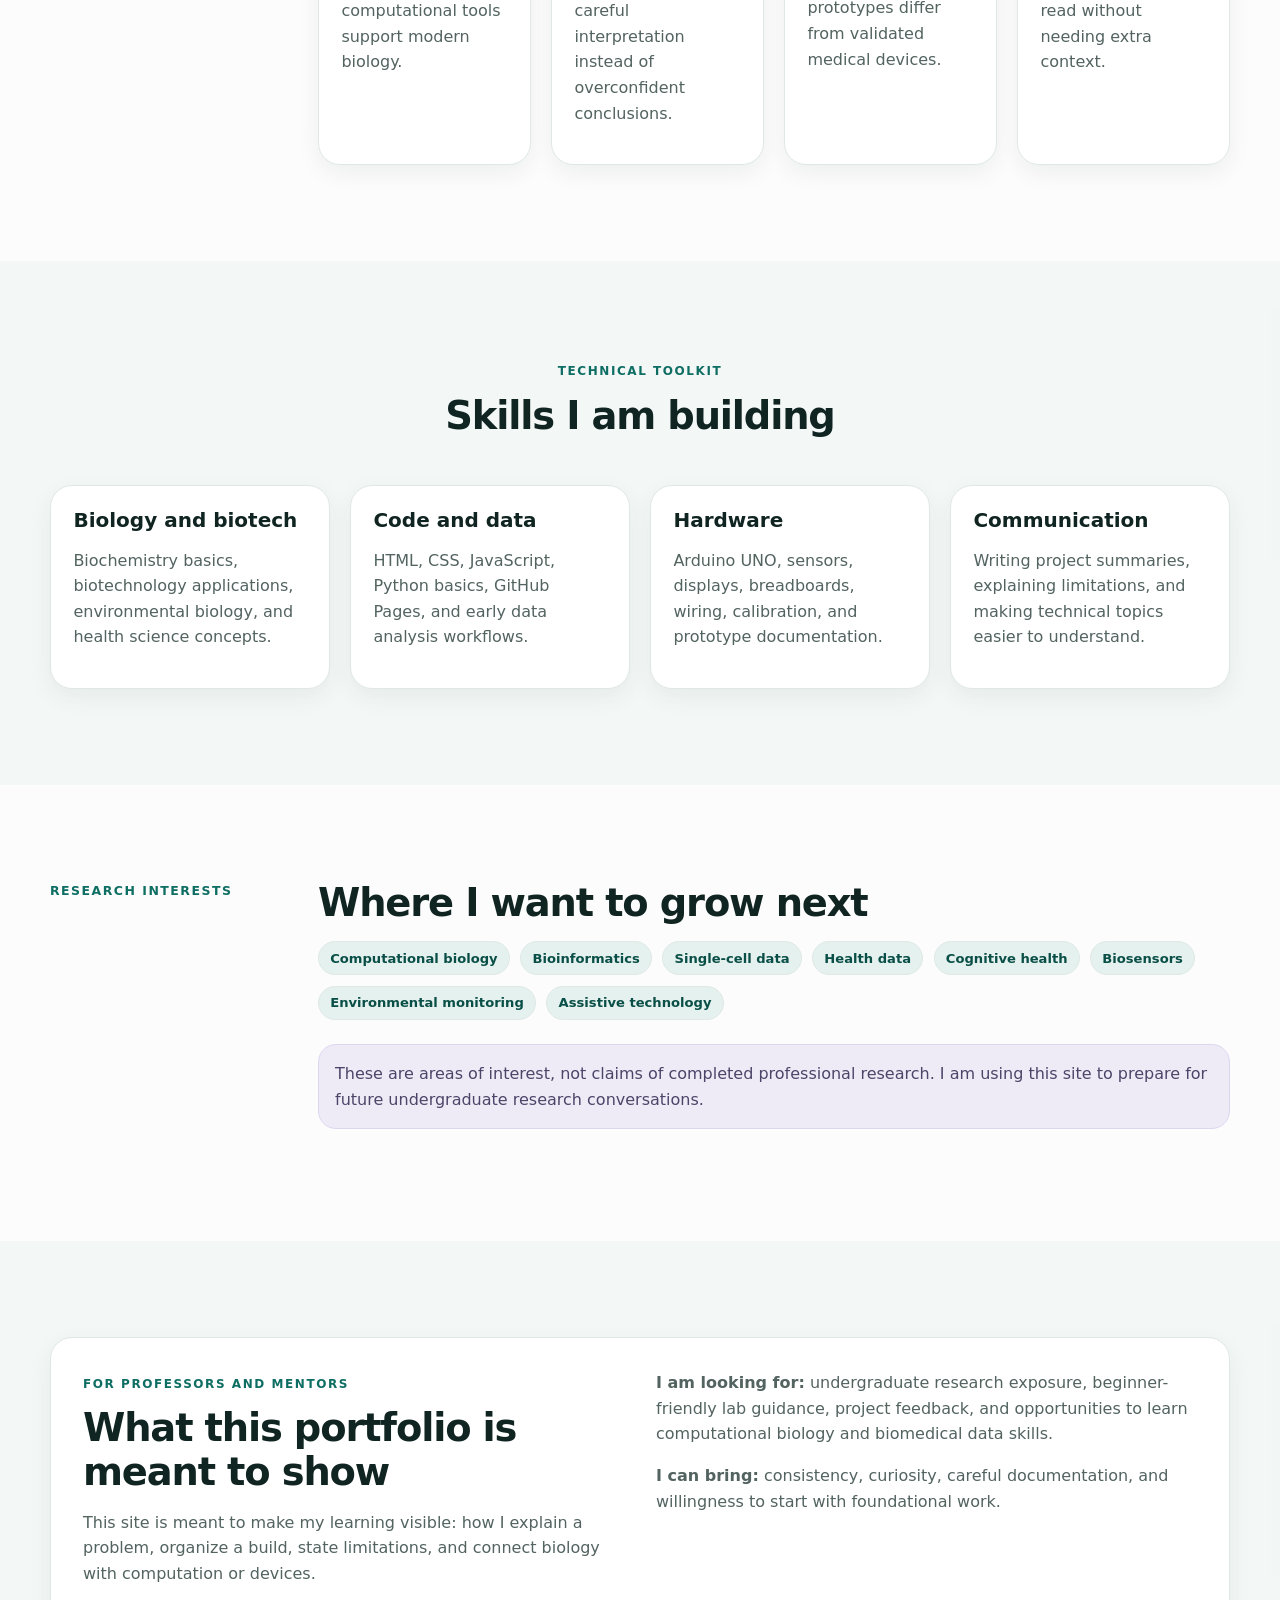
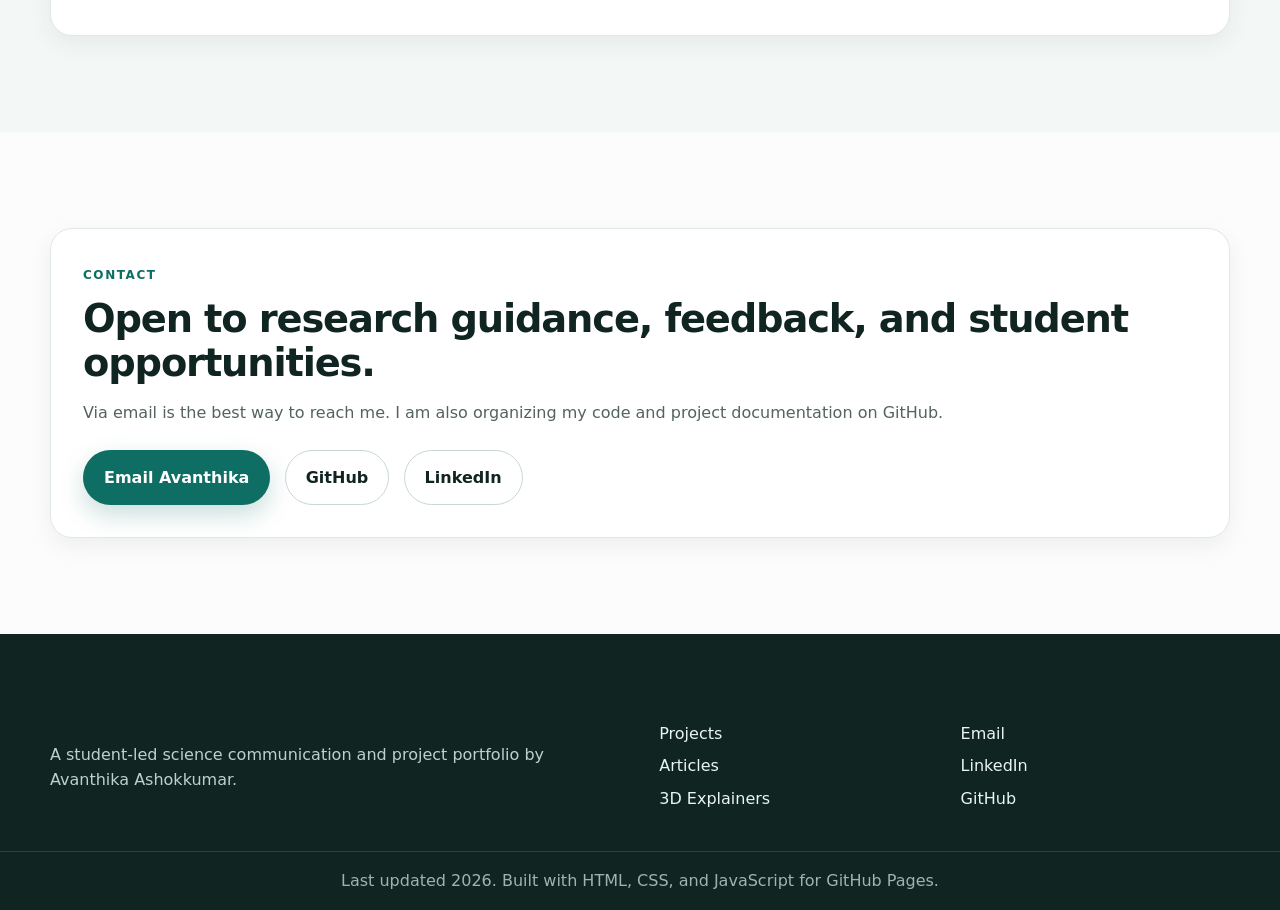
==== commit fb0d8c5e: "Show 3D materials and clean clickable flowcharts" ====
--- a/index.html
+++ b/index.html
@@ -168,8 +168,7 @@
     <div class="container contact-card">
       <p class="eyebrow">Contact</p>
       <h2>Open to research guidance, feedback, and student opportunities.</h2>
-      <p class="contact-preference">Via Email</p>
-      <p>I am also organizing my code and project documentation on GitHub.</p>
+      <p>Via email is the best way to reach me. I am also organizing my code and project documentation on GitHub.</p>
       <div class="hero-actions">
         <a class="btn btn-primary" href="mailto:avanthika.ashokkumar@gmail.com">Email Avanthika</a>
         <a class="btn btn-secondary" href="https://github.com/avanthikaashokkumar" target="_blank" rel="noopener">GitHub</a>
--- a/styles.css
+++ b/styles.css
@@ -29,10 +29,10 @@
 }
 
 * { box-sizing: border-box; }
-html { scroll-behavior: smooth; }
-body { margin: 0; color: var(--ink); background: var(--bg); line-height: 1.6; }
+html { scroll-behavior: smooth; max-width: 100%; overflow-x: hidden; }
+body { margin: 0; max-width: 100%; overflow-x: hidden; color: var(--ink); background: var(--bg); line-height: 1.6; }
 body::before { content: ""; position: fixed; inset: 0; pointer-events: none; background: radial-gradient(circle at 10% 8%, rgba(14,110,99,0.12), transparent 32rem), radial-gradient(circle at 90% 20%, rgba(53,97,140,0.1), transparent 28rem); z-index: -1; }
-img { max-width: 100%; display: block; }
+img, svg { max-width: 100%; display: block; }
 a { color: var(--primary); text-decoration: none; }
 a:hover { text-decoration: underline; }
 p { margin: 0 0 1rem; color: var(--muted); }
@@ -71,6 +71,8 @@
 .nav-links { display: flex; align-items: center; gap: 1.05rem; margin: 0; padding: 0; list-style: none; }
 .nav-links a { color: var(--ink); font-weight: 700; font-size: 0.92rem; }
 .nav-links a:hover { color: var(--primary); text-decoration: none; }
+.nav-links a[href$="#mentors"] { background: #0a4f47; color: #fff; padding: 0.48rem 0.72rem; border-radius: 999px; box-shadow: 0 8px 18px rgba(10,79,71,0.18); }
+.nav-links a[href$="#mentors"]:hover { background: #073b35; color: #fff; }
 .nav-toggle { display: none; width: 44px; height: 44px; border: 1px solid var(--line); background: var(--surface); border-radius: 12px; }
 .nav-toggle span { display: block; width: 20px; height: 2px; margin: 5px auto; background: var(--ink); }
 
@@ -99,7 +101,7 @@
 .article-card, .project-card, .skill-card, .info-card, .sidebar-card, .contact-card, .mentor-panel { background: var(--surface); border: 1px solid var(--line); border-radius: var(--radius); box-shadow: 0 8px 24px rgba(16,37,34,0.06); }
 .article-card { overflow: hidden; display: flex; flex-direction: column; }
 .card-cover { display: block; background: var(--bg-alt); }
-.card-cover img { width: 100%; aspect-ratio: 16 / 7; object-fit: cover; }
+.card-cover img { width: 100%; aspect-ratio: 16 / 7; object-fit: contain; background: #f7fbfa; }
 .card-content { padding: 1.25rem; display: flex; flex-direction: column; flex: 1; }
 .card-content h3 a { color: var(--ink); }
 .card-meta, .project-topline, .article-meta, .card-footer { display: flex; flex-wrap: wrap; align-items: center; justify-content: space-between; gap: 0.65rem; color: var(--faint); font-weight: 800; font-size: 0.78rem; text-transform: uppercase; letter-spacing: 0.06em; }
@@ -121,10 +123,14 @@
 
 .explainer-list { display: grid; gap: 1.4rem; }
 .explainer-card { display: grid; grid-template-columns: 0.85fr 1.15fr; gap: 1.5rem; align-items: center; padding: 1.3rem; background: var(--surface); border: 1px solid var(--line); border-radius: 28px; box-shadow: var(--shadow); }
-.explainer-model { min-height: 310px; display: grid; place-items: center; border-radius: 24px; background: radial-gradient(circle at 50% 45%, #ffffff, #e4f1ee); overflow: hidden; }
+.explainer-model { min-height: 330px; display: grid; place-items: center; border-radius: 24px; background: radial-gradient(circle at 50% 45%, #ffffff, #e4f1ee); overflow: hidden; }
 .component-scene { position: relative; width: min(330px, 82vw); height: 310px; transform-style: preserve-3d; perspective: 900px; }
-.scene-base { position: absolute; left: 8%; right: 8%; bottom: 28px; height: 150px; border-radius: 42px; background: linear-gradient(135deg, rgba(14,110,99,0.16), rgba(132,119,179,0.18)); box-shadow: 0 30px 46px rgba(16,37,34,0.15); transform: rotateX(64deg) rotateZ(-18deg); }
-.component-object { position: absolute; display: grid; gap: 0.25rem; width: 128px; min-height: 92px; padding: 0.8rem; border: 1px solid rgba(14,110,99,0.18); border-radius: 18px; background: rgba(255,255,255,0.92); color: var(--ink); text-align: left; box-shadow: 0 18px 32px rgba(16,37,34,0.16); cursor: pointer; transform: rotateX(0deg) rotateZ(0deg); transition: transform 180ms ease, box-shadow 180ms ease, border-color 180ms ease; }
+.scene-base { position: absolute; left: 8%; right: 8%; bottom: 22px; height: 150px; border-radius: 42px; background: linear-gradient(135deg, rgba(14,110,99,0.16), rgba(132,119,179,0.18)); box-shadow: 0 30px 46px rgba(16,37,34,0.15); transform: rotateX(64deg) rotateZ(-18deg); }
+.setup-wire { position: absolute; height: 4px; border-radius: 999px; background: linear-gradient(90deg, #0a4f47, #35618c, #8477b3); box-shadow: 0 7px 13px rgba(16,37,34,0.12); transform-origin: left center; opacity: 0.76; }
+.wire-1 { left: 123px; top: 78px; width: 94px; transform: rotate(10deg); }
+.wire-2 { left: 76px; top: 173px; width: 176px; transform: rotate(-22deg); }
+.wire-3 { left: 161px; top: 194px; width: 107px; transform: rotate(20deg); }
+.component-object { position: absolute; display: grid; gap: 0.25rem; width: 132px; min-height: 98px; padding: 0.8rem; border: 1px solid rgba(14,110,99,0.24); border-radius: 16px; background: rgba(255,255,255,0.96); color: var(--ink); text-align: left; box-shadow: 0 18px 32px rgba(16,37,34,0.16); cursor: pointer; transform: rotateX(0deg) rotateZ(0deg); transition: transform 180ms ease, box-shadow 180ms ease, border-color 180ms ease; }
 .component-object:hover, .component-object.active { transform: translateY(-8px); border-color: var(--primary); box-shadow: 0 26px 42px rgba(16,37,34,0.22); }
 .component-1 { top: 16px; left: 18px; }
 .component-2 { top: 42px; right: 16px; }
@@ -161,12 +167,15 @@
 .empty-state { text-align: center; background: var(--surface); border: 1px dashed var(--line-strong); border-radius: var(--radius); padding: 2rem; }
 
 .reading-progress { position: fixed; top: 0; left: 0; height: 4px; width: 0; background: var(--primary); z-index: 1000; }
-.article-header-grid { display: grid; grid-template-columns: minmax(0, 1.05fr) minmax(300px, 0.95fr); gap: 2rem; align-items: center; }
+.article-header-grid { display: grid; grid-template-columns: minmax(0, 1.05fr) minmax(0, 0.95fr); gap: 2rem; align-items: center; }
+.article-header-grid > *, .article-content-grid > *, .card-grid > *, .project-grid > * { min-width: 0; }
 .breadcrumbs { display: flex; flex-wrap: wrap; gap: 0.45rem; margin-bottom: 1rem; color: var(--faint); font-size: 0.9rem; }
 .breadcrumbs a { color: var(--muted); font-weight: 800; }
-.article-figure { margin: 0; border-radius: 28px; overflow: hidden; border: 1px solid var(--line); box-shadow: var(--shadow); background: #fff; }
-.article-figure img { width: 100%; aspect-ratio: 16 / 7; object-fit: cover; }
+.article-figure { max-width: 100%; margin: 0; border-radius: 28px; overflow: hidden; border: 1px solid var(--line); box-shadow: var(--shadow); background: #fff; }
+.article-figure img { width: 100%; height: auto; aspect-ratio: auto; object-fit: contain; background: #f7fbfa; }
 .article-figure figcaption { padding: 0.75rem 1rem; color: var(--faint); font-size: 0.86rem; }
+.article-hero-materials { padding: 1rem; background: linear-gradient(145deg, #ffffff, #eef7f5); }
+.hero-material-panel { display: grid; grid-template-columns: repeat(2, minmax(0, 1fr)); gap: 0.85rem; min-height: 340px; align-content: center; }
 .article-actions { display: flex; flex-wrap: wrap; gap: 0.8rem; margin-top: 1.2rem; }
 .article-content-grid { display: grid; grid-template-columns: 300px minmax(0, 1fr); gap: 2rem; padding-bottom: 5rem; }
 .article-sidebar { position: sticky; top: calc(var(--header-height) + 1rem); align-self: start; display: grid; gap: 1rem; }
@@ -176,6 +185,67 @@
 .article-body section { padding: 0 0 2rem; }
 .article-body section + section { border-top: 1px solid var(--line); padding-top: 2rem; }
 .article-body p, .article-body li { font-size: 1.02rem; }
+.article-visual-inserts { display: grid; gap: 0; }
+.article-visual-inserts section + section { border-top: 1px solid var(--line); padding-top: 2rem; }
+.material-showcase { display: grid; grid-template-columns: repeat(2, minmax(0, 1fr)); gap: 1rem; margin-top: 1.4rem; }
+.material-card { display: grid; grid-template-columns: 84px minmax(0, 1fr); gap: 1rem; align-items: center; min-height: 132px; padding: 1rem; border: 1px solid var(--line); border-radius: 18px; background: #f9fcfb; box-shadow: 0 12px 24px rgba(16,37,34,0.06); }
+.material-card h3 { margin-bottom: 0.35rem; font-size: 1rem; }
+.material-card p { margin: 0; font-size: 0.88rem; }
+.material-art { position: relative; display: block; width: 76px; height: 76px; border-radius: 22px; background: radial-gradient(circle at 30% 20%, #ffffff, #e4f1ee 56%, #d1e4df); box-shadow: inset 0 0 0 1px rgba(14,110,99,0.12), 0 14px 24px rgba(16,37,34,0.12); animation: materialFloat 4.8s ease-in-out infinite; animation-delay: calc(var(--delay, 0) * -180ms); }
+.material-art .art-piece { position: absolute; display: block; }
+.material-art .art-main { left: 18px; top: 21px; width: 40px; height: 28px; border-radius: 8px; background: linear-gradient(145deg, #0e6e63, #35aa98); box-shadow: inset 0 -6px 0 rgba(0,0,0,0.1); }
+.material-art .art-accent { left: 28px; top: 29px; width: 20px; height: 10px; border-radius: 4px; background: rgba(255,255,255,0.78); }
+.material-art .art-pin { bottom: 15px; width: 5px; height: 10px; border-radius: 999px; background: #6d7b78; }
+.material-art .art-pin-1 { left: 24px; }
+.material-art .art-pin-2 { left: 36px; }
+.material-art .art-pin-3 { left: 48px; }
+.material-art-sensor .art-main { width: 34px; height: 34px; left: 21px; top: 20px; border-radius: 50%; background: radial-gradient(circle at 34% 32%, #fff, #35618c 45%, #203b5c); }
+.material-art-sensor .art-accent { width: 12px; height: 12px; left: 32px; top: 31px; border-radius: 50%; background: #d8fff5; animation: sensorPulse 1.8s ease-in-out infinite; }
+.material-art-display .art-main { width: 48px; height: 32px; left: 14px; top: 20px; border-radius: 8px; background: #203b5c; }
+.material-art-display .art-accent { width: 34px; height: 16px; left: 21px; top: 28px; border-radius: 4px; background: #d8fff5; }
+.material-art-wires .art-main { left: 13px; top: 25px; width: 50px; height: 8px; border-radius: 999px; background: #0e6e63; transform: rotate(-18deg); }
+.material-art-wires .art-accent { left: 13px; top: 42px; width: 50px; height: 8px; border-radius: 999px; background: #8477b3; transform: rotate(16deg); }
+.material-art-breadboard .art-main { left: 12px; top: 19px; width: 52px; height: 38px; border: 1px solid #c8d7d3; border-radius: 8px; background: repeating-linear-gradient(90deg, #fff, #fff 5px, #dfe8e5 5px, #dfe8e5 8px); }
+.material-art-probe .art-main { left: 29px; top: 10px; width: 18px; height: 54px; border-radius: 999px 999px 8px 8px; background: linear-gradient(160deg, #35618c, #cde4de); }
+.material-art-probe .art-accent { left: 35px; top: 60px; width: 6px; height: 10px; border-radius: 3px; background: #7c8c89; }
+.material-art-power .art-main { left: 16px; top: 22px; width: 44px; height: 30px; border-radius: 8px; background: linear-gradient(145deg, #102522, #35618c); }
+.material-art-power .art-accent { left: 54px; top: 31px; width: 7px; height: 12px; border-radius: 2px; background: #102522; }
+.material-art-clock .art-main { left: 20px; top: 18px; width: 36px; height: 36px; border-radius: 50%; background: conic-gradient(from 90deg, #0e6e63, #b7eee5, #0e6e63); }
+.material-art-clock .art-accent { left: 36px; top: 25px; width: 3px; height: 18px; transform-origin: bottom center; transform: rotate(50deg); background: #102522; }
+.material-art-servo .art-main { left: 16px; top: 23px; width: 44px; height: 28px; border-radius: 7px; background: linear-gradient(145deg, #8477b3, #dad3f4); }
+.material-art-servo .art-accent { left: 38px; top: 12px; width: 8px; height: 30px; border-radius: 999px; background: #514585; transform: rotate(55deg); }
+.material-art-alert .art-main { left: 22px; top: 19px; width: 34px; height: 34px; border-radius: 50%; background: radial-gradient(circle at 35% 35%, #fff, #8477b3 52%, #514585); animation: sensorPulse 1.6s ease-in-out infinite; }
+.material-art-pill .art-main { left: 13px; top: 28px; width: 50px; height: 20px; border: 1px solid #bcd3ce; border-radius: 999px; background: linear-gradient(90deg, #fff 0 50%, #0e6e63 50%); }
+.material-art-enclosure .art-main { left: 30px; top: 8px; width: 16px; height: 60px; border-radius: 999px; background: linear-gradient(145deg, #203b5c, #9fb7cf); transform: rotate(10deg); }
+.article-setup-stage { position: relative; min-height: 430px; margin-top: 1.4rem; border: 1px solid var(--line); border-radius: 26px; background: radial-gradient(circle at 50% 25%, #ffffff, #edf6f3 58%, #e4f1ee); overflow: hidden; perspective: 900px; box-shadow: 0 18px 36px rgba(16,37,34,0.08); }
+.setup-floor { position: absolute; left: 8%; right: 8%; bottom: 42px; height: 190px; border-radius: 52px; background: linear-gradient(135deg, rgba(14,110,99,0.14), rgba(53,97,140,0.12)); transform: rotateX(62deg) rotateZ(-12deg); box-shadow: 0 30px 44px rgba(16,37,34,0.15); }
+.setup-breadboard { position: absolute; left: 26%; top: 48%; width: 48%; height: 84px; border: 1px solid #c8d7d3; border-radius: 18px; background: repeating-linear-gradient(90deg, rgba(255,255,255,0.95), rgba(255,255,255,0.95) 10px, rgba(214,229,225,0.9) 10px, rgba(214,229,225,0.9) 15px); transform: rotateX(54deg) rotateZ(-8deg); box-shadow: 0 28px 38px rgba(16,37,34,0.14); }
+.setup-cable { position: absolute; height: 6px; border-radius: 999px; background: linear-gradient(90deg, #0a4f47, #35618c, #8477b3); transform-origin: left center; animation: cableGlow 2.2s ease-in-out infinite; }
+.cable-a { left: 22%; top: 43%; width: 32%; transform: rotate(12deg); }
+.cable-b { left: 42%; top: 42%; width: 30%; transform: rotate(-18deg); animation-delay: -500ms; }
+.cable-c { left: 32%; top: 61%; width: 36%; transform: rotate(9deg); animation-delay: -900ms; }
+.setup-part { position: absolute; display: grid; justify-items: center; gap: 0.35rem; width: 150px; min-height: 132px; padding: 0.8rem; border: 1px solid rgba(14,110,99,0.2); border-radius: 20px; background: rgba(255,255,255,0.96); text-align: center; box-shadow: 0 18px 34px rgba(16,37,34,0.16); }
+.setup-part strong { color: var(--ink); line-height: 1.15; }
+.setup-part span:not(.material-art):not(.art-piece) { color: var(--muted); font-size: 0.72rem; line-height: 1.2; }
+.setup-part .material-art { width: 66px; height: 66px; }
+.setup-part-1 { left: 6%; top: 16%; }
+.setup-part-2 { right: 7%; top: 14%; }
+.setup-part-3 { left: 11%; bottom: 13%; }
+.setup-part-4 { right: 12%; bottom: 12%; }
+.interactive-flow { display: grid; grid-template-columns: minmax(0, 1.35fr) minmax(260px, 0.65fr); gap: 1rem; margin-top: 1.4rem; align-items: stretch; }
+.flow-steps { display: grid; grid-template-columns: repeat(4, minmax(0, 1fr)); gap: 0.75rem; position: relative; }
+.flow-step { position: relative; display: grid; align-content: start; gap: 0.45rem; min-height: 148px; padding: 1rem; border: 1px solid var(--line); border-radius: 18px; background: #f9fcfb; color: var(--ink); text-align: left; box-shadow: 0 12px 24px rgba(16,37,34,0.06); transition: transform 160ms ease, border-color 160ms ease, box-shadow 160ms ease, background 160ms ease; }
+.flow-step::after { content: ""; position: absolute; top: 50%; right: -0.65rem; width: 0.52rem; height: 0.52rem; border-top: 3px solid #7c8c89; border-right: 3px solid #7c8c89; transform: translateY(-50%) rotate(45deg); }
+.flow-step:last-child::after { display: none; }
+.flow-step:hover, .flow-step.active { transform: translateY(-4px); border-color: var(--primary); background: #ffffff; box-shadow: 0 18px 30px rgba(16,37,34,0.12); }
+.flow-step.active { outline: 3px solid rgba(14,110,99,0.14); }
+.flow-number { display: grid; place-items: center; width: 34px; height: 34px; border-radius: 999px; background: var(--primary); color: #fff; font-weight: 900; }
+.flow-role { color: var(--primary-dark); font-size: 0.72rem; font-weight: 900; text-transform: uppercase; letter-spacing: 0.08em; }
+.flow-step strong { font-size: 0.96rem; line-height: 1.2; }
+.flow-detail { min-height: 148px; padding: 1.15rem; border: 1px solid var(--line-strong); border-radius: 18px; background: linear-gradient(145deg, #ffffff, #eef7f5); box-shadow: 0 14px 28px rgba(16,37,34,0.08); }
+.flow-detail span { display: inline-flex; margin-bottom: 0.55rem; padding: 0.28rem 0.62rem; border-radius: 999px; background: var(--primary-soft); color: var(--primary-dark); font-size: 0.72rem; font-weight: 900; text-transform: uppercase; letter-spacing: 0.08em; }
+.flow-detail h3 { font-size: 1.2rem; margin-bottom: 0.55rem; }
+.flow-detail p { margin: 0; }
 .related-grid { grid-template-columns: repeat(2, minmax(0, 1fr)); }
 .related-card { display: grid; gap: 0.35rem; padding: 1rem; border: 1px solid var(--line); border-radius: 18px; background: #f7fbfa; color: var(--ink); }
 .related-card:hover { text-decoration: none; border-color: var(--primary); }
@@ -197,6 +267,21 @@
 .reveal { opacity: 0; transform: translateY(14px); transition: opacity 500ms ease, transform 500ms ease; }
 .reveal.is-visible { opacity: 1; transform: translateY(0); }
 
+@keyframes materialFloat {
+  0%, 100% { transform: translateY(0) rotate(-1deg); }
+  50% { transform: translateY(-6px) rotate(1deg); }
+}
+
+@keyframes sensorPulse {
+  0%, 100% { opacity: 0.68; transform: scale(0.9); }
+  50% { opacity: 1; transform: scale(1.08); }
+}
+
+@keyframes cableGlow {
+  0%, 100% { opacity: 0.55; box-shadow: 0 6px 12px rgba(14,110,99,0.08); }
+  50% { opacity: 0.95; box-shadow: 0 8px 18px rgba(14,110,99,0.2); }
+}
+
 @media print {
   .site-header, .site-footer, .article-actions, .back-to-top, .reading-progress { display: none !important; }
   body { background: #fff; }
@@ -210,9 +295,12 @@
   .nav-links { position: absolute; top: calc(100% + 1px); left: 16px; right: 16px; display: none; flex-direction: column; align-items: stretch; gap: 0; padding: 0.7rem; border: 1px solid var(--line); border-radius: 18px; background: #fff; box-shadow: var(--shadow); }
   .nav-links.open { display: flex; }
   .nav-links a { display: block; padding: 0.85rem; }
+  .nav-links a[href$="#mentors"] { padding: 0.85rem; border-radius: 12px; }
   .hero-grid, .two-col, .mentor-panel, .article-header-grid, .article-content-grid, .explainer-card { grid-template-columns: 1fr; }
   .section-label, .article-sidebar { position: static; }
-  .card-grid, .project-grid, .skill-grid, .learning-grid, .related-grid, .footer-grid { grid-template-columns: repeat(2, minmax(0, 1fr)); }
+  .card-grid, .project-grid, .skill-grid, .learning-grid, .related-grid, .footer-grid, .material-showcase { grid-template-columns: repeat(2, minmax(0, 1fr)); }
+  .hero-material-panel { min-height: auto; }
+  .interactive-flow { grid-template-columns: 1fr; }
 }
 
 @media (max-width: 640px) {
@@ -221,369 +309,28 @@
   .section-pad { padding: 4rem 0; }
   h1 { font-size: clamp(2.25rem, 14vw, 3.7rem); }
   .hero-actions, .article-actions { flex-direction: column; align-items: stretch; }
-  .card-grid, .project-grid, .skill-grid, .learning-grid, .related-grid, .footer-grid { grid-template-columns: 1fr; }
+  .card-grid, .project-grid, .skill-grid, .learning-grid, .related-grid, .footer-grid, .material-showcase, .hero-material-panel { grid-template-columns: 1fr; }
   .article-nav { grid-template-columns: 1fr; }
   .article-nav a, .article-nav a:first-child, .article-nav a:last-child { text-align: center; }
   .explainer-model { min-height: 260px; }
-  .model-stage { width: 250px; height: 250px; }
-  .hotspot { font-size: 0.68rem; padding: 0.38rem 0.55rem; }
-}
-
-
-/* Feedback polish update: clearer flowcharts, stronger mentor tab, and better material explainers */
-.nav-brand img {
-  border-radius: 12px;
-  box-shadow: 0 7px 18px rgba(10, 79, 71, 0.18);
-}
-
-.nav-links a[href$="#mentors"] {
-  background: #0a4f47;
-  color: #ffffff;
-  padding: 0.54rem 0.82rem;
-  border-radius: 999px;
-  box-shadow: 0 9px 20px rgba(10, 79, 71, 0.2);
-}
-
-.nav-links a[href$="#mentors"]:hover,
-.nav-links a[href$="#mentors"]:focus-visible {
-  background: #073d38;
-  color: #ffffff;
-}
-
-.mentor-panel {
-  background: linear-gradient(135deg, #0a4f47, #102522);
-  border-color: rgba(255, 255, 255, 0.14);
-  box-shadow: 0 24px 52px rgba(10, 79, 71, 0.2);
-}
-
-.mentor-panel h2,
-.mentor-panel strong {
-  color: #ffffff;
-}
-
-.mentor-panel p,
-.mentor-panel .eyebrow {
-  color: #d7eee9;
-}
-
-.mentor-list {
-  display: grid;
-  gap: 1rem;
-}
-
-.mentor-list p {
-  margin: 0;
-  padding: 1rem;
-  border-radius: 18px;
-  background: rgba(255, 255, 255, 0.08);
-  border: 1px solid rgba(255, 255, 255, 0.14);
-}
-
-.contact-card .contact-preference {
-  display: inline-flex;
-  align-items: center;
-  gap: 0.45rem;
-  margin: 0 0 1rem;
-  padding: 0.5rem 0.85rem;
-  border-radius: 999px;
-  background: var(--primary-soft);
-  color: var(--primary-dark);
-  font-weight: 900;
-}
-
-.article-figure {
-  overflow: visible;
-  padding: clamp(0.7rem, 2vw, 1.1rem);
-  background: linear-gradient(180deg, #ffffff, #f6faf9);
-}
-
-.article-figure img {
-  width: 100%;
-  height: auto;
-  max-height: 440px;
-  aspect-ratio: auto;
-  object-fit: contain;
-  border-radius: 18px;
-}
-
-.article-figure figcaption {
-  padding: 0.7rem 0.25rem 0;
-}
-
-.card-cover img {
-  object-fit: contain;
-  padding: 0.6rem;
-  background: #f6faf9;
-}
-
-.explainer-card {
-  grid-template-columns: minmax(340px, 0.92fr) minmax(0, 1.08fr);
-}
-
-.explainer-model {
-  min-height: 390px;
-  padding: 1rem;
-  background:
-    radial-gradient(circle at 30% 20%, rgba(255,255,255,0.95), transparent 12rem),
-    linear-gradient(145deg, #ecf8f5, #dfeeee);
-}
-
-.component-scene {
-  width: min(440px, 92vw);
-  height: 360px;
-  perspective: 1000px;
-}
-
-.component-scene::before {
-  content: "material setup";
-  position: absolute;
-  top: 4px;
-  left: 50%;
-  transform: translateX(-50%);
-  z-index: 4;
-  padding: 0.34rem 0.7rem;
-  border-radius: 999px;
-  background: rgba(16, 37, 34, 0.86);
-  color: #ffffff;
-  font-size: 0.7rem;
-  font-weight: 900;
-  letter-spacing: 0.07em;
-  text-transform: uppercase;
-}
-
-.component-wires-layer {
-  position: absolute;
-  inset: 0;
-  width: 100%;
-  height: 100%;
-  z-index: 1;
-  pointer-events: none;
-}
-
-.component-wires-layer path {
-  fill: none;
-  stroke: rgba(10, 79, 71, 0.42);
-  stroke-width: 3;
-  stroke-linecap: round;
-  stroke-dasharray: 7 9;
-}
-
-.scene-base {
-  left: 5%;
-  right: 5%;
-  bottom: 20px;
-  height: 180px;
-  border-radius: 48px;
-  background:
-    linear-gradient(135deg, rgba(255,255,255,0.46), rgba(255,255,255,0)),
-    linear-gradient(135deg, rgba(14,110,99,0.2), rgba(53,97,140,0.16));
-  transform: rotateX(63deg) rotateZ(-14deg);
-}
-
-.component-object {
-  z-index: 3;
-  width: 142px;
-  min-height: 108px;
-  padding: 0.85rem;
-  border-color: rgba(10, 79, 71, 0.28);
-  background: rgba(255, 255, 255, 0.96);
-  backdrop-filter: blur(8px);
-}
-
-.component-object::after {
-  content: "";
-  position: absolute;
-  left: 18px;
-  right: 18px;
-  bottom: -12px;
-  height: 16px;
-  border-radius: 50%;
-  background: rgba(16, 37, 34, 0.14);
-  filter: blur(4px);
-  z-index: -1;
-}
-
-.component-object.active {
-  border-color: #0a4f47;
-  box-shadow: 0 28px 48px rgba(10, 79, 71, 0.26);
-}
-
-.component-name {
-  font-size: 0.86rem;
-}
-
-.component-detail {
-  font-size: 0.72rem;
-}
-
-.component-1 { top: 42px; left: 18px; }
-.component-2 { top: 62px; right: 18px; }
-.component-3 { bottom: 32px; left: 32px; }
-.component-4 { bottom: 44px; right: 30px; }
-
-.component-shape {
-  position: relative;
-  width: 62px;
-  height: 42px;
-  border: 1px solid rgba(16, 37, 34, 0.13);
-}
-
-.component-board .component-shape {
-  width: 68px;
-  height: 44px;
-  background:
-    radial-gradient(circle at 12px 12px, #e0fff7 0 3px, transparent 4px),
-    radial-gradient(circle at 56px 32px, #e0fff7 0 3px, transparent 4px),
-    linear-gradient(145deg, #0a6a61, #23a58f);
-}
-
-.component-board .component-shape::before {
-  content: "";
-  position: absolute;
-  left: 9px;
-  top: 28px;
-  width: 18px;
-  height: 8px;
-  border-radius: 3px;
-  background: #dfe8e5;
-}
-
-.component-board .component-shape::after {
-  content: "";
-  position: absolute;
-  right: 10px;
-  top: 11px;
-  width: 22px;
-  height: 14px;
-  border-radius: 4px;
-  background: rgba(255,255,255,0.82);
-}
-
-.component-display .component-shape {
-  width: 66px;
-  height: 42px;
-  border-radius: 9px;
-  background: linear-gradient(145deg, #102522, #35618c);
-}
-
-.component-display .component-shape::after {
-  width: 44px;
-  height: 20px;
-  margin: 10px auto;
-  background: linear-gradient(90deg, #d8fff5, #aee8dc);
-}
-
-.component-wires .component-shape {
-  width: 74px;
-  height: 24px;
-  background:
-    linear-gradient(90deg, transparent 0 8%, #0e6e63 8% 26%, transparent 26% 34%, #8477b3 34% 56%, transparent 56% 64%, #35618c 64% 86%, transparent 86% 100%);
-  box-shadow: none;
-}
-
-.component-sensor .component-shape {
-  border-radius: 12px;
-  background: linear-gradient(145deg, #dffff7, #58b9aa);
-}
-
-.component-sensor .component-shape::after {
-  content: "";
-  display: block;
-  width: 34px;
-  height: 14px;
-  margin: 13px auto;
-  border-radius: 999px;
-  background: rgba(16,37,34,0.2);
-}
-
-.component-gas .component-shape,
-.component-ultrasonic .component-shape {
-  width: 66px;
-  height: 42px;
-  border-radius: 12px;
-  background: linear-gradient(145deg, #e9f7ff, #35618c);
-}
-
-.component-ultrasonic .component-shape::before,
-.component-ultrasonic .component-shape::after,
-.component-gas .component-shape::before,
-.component-gas .component-shape::after {
-  content: "";
-  position: absolute;
-  top: 11px;
-  width: 18px;
-  height: 18px;
-  border-radius: 50%;
-  background: radial-gradient(circle at 35% 35%, #fff, #203b5c 58%);
-}
-
-.component-ultrasonic .component-shape::before,
-.component-gas .component-shape::before { left: 10px; }
-.component-ultrasonic .component-shape::after,
-.component-gas .component-shape::after { right: 10px; }
-
-.component-probe .component-shape {
-  width: 28px;
-  height: 70px;
-  border-radius: 999px 999px 8px 8px;
-}
-
-.component-alert .component-shape {
-  width: 48px;
-  height: 48px;
-}
-
-.explainer-detail {
-  border-left-color: #0a4f47;
-  background: #f3faf8;
-}
-
-@media (max-width: 980px) {
-  .explainer-card {
-    grid-template-columns: 1fr;
-  }
-
-  .explainer-model {
-    min-height: 360px;
-  }
-}
-
-@media (max-width: 640px) {
-  .nav-links a[href$="#mentors"] {
-    display: block;
-    padding: 0.85rem;
-    border-radius: 14px;
-  }
-
-  .article-figure {
-    padding: 0.55rem;
-    border-radius: 20px;
-  }
-
-  .article-figure img {
-    max-height: none;
-    border-radius: 14px;
-  }
-
-  .explainer-model {
-    min-height: 430px;
-    overflow: visible;
-  }
-
-  .component-scene {
-    width: 100%;
-    height: 400px;
-    transform: scale(0.92);
-    transform-origin: center;
-  }
-
-  .component-object {
-    width: 132px;
-    min-height: 100px;
-  }
-
-  .component-1 { top: 44px; left: 2px; }
-  .component-2 { top: 78px; right: 2px; }
-  .component-3 { bottom: 38px; left: 10px; }
-  .component-4 { bottom: 34px; right: 8px; }
-}
+  .component-scene { width: min(300px, 88vw); height: 280px; transform: scale(0.92); }
+  .component-object { width: 120px; min-height: 86px; padding: 0.62rem; }
+  .component-detail { display: none; }
+  .material-card { grid-template-columns: 72px minmax(0, 1fr); min-height: 112px; }
+  .material-art { width: 66px; height: 66px; }
+  .article-setup-stage { min-height: 720px; }
+  .setup-floor { left: 4%; right: 4%; bottom: 200px; }
+  .setup-breadboard { left: 12%; top: 46%; width: 76%; }
+  .setup-part { width: min(230px, calc(100% - 48px)); left: 24px; right: 24px; }
+  .setup-part-1 { top: 24px; }
+  .setup-part-2 { top: 180px; }
+  .setup-part-3 { top: 336px; bottom: auto; }
+  .setup-part-4 { top: 492px; bottom: auto; }
+  .setup-cable { left: 50%; width: 120px; transform: rotate(90deg); }
+  .cable-a { top: 150px; }
+  .cable-b { top: 306px; }
+  .cable-c { top: 462px; }
+  .flow-steps { grid-template-columns: 1fr; }
+  .flow-step { min-height: auto; }
+  .flow-step::after { top: auto; right: 50%; bottom: -0.65rem; transform: translateX(50%) rotate(135deg); }
+}
